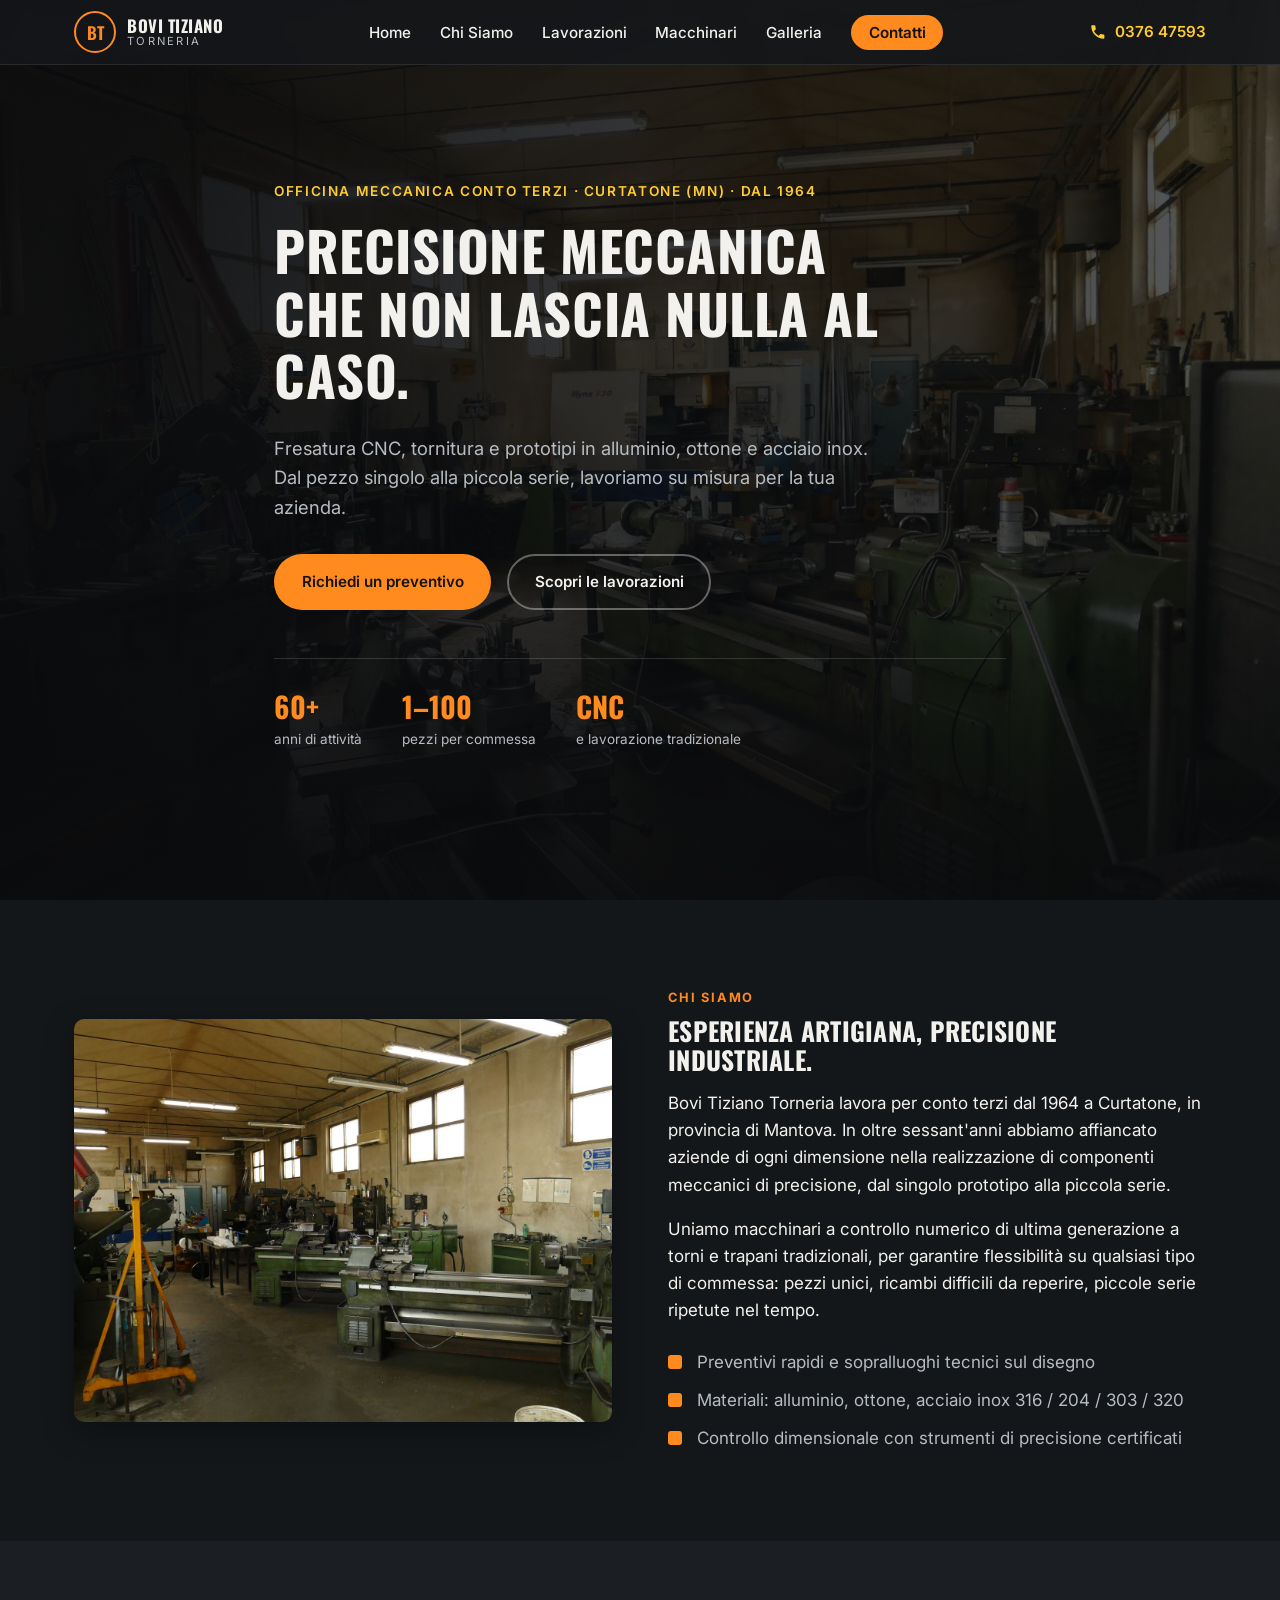
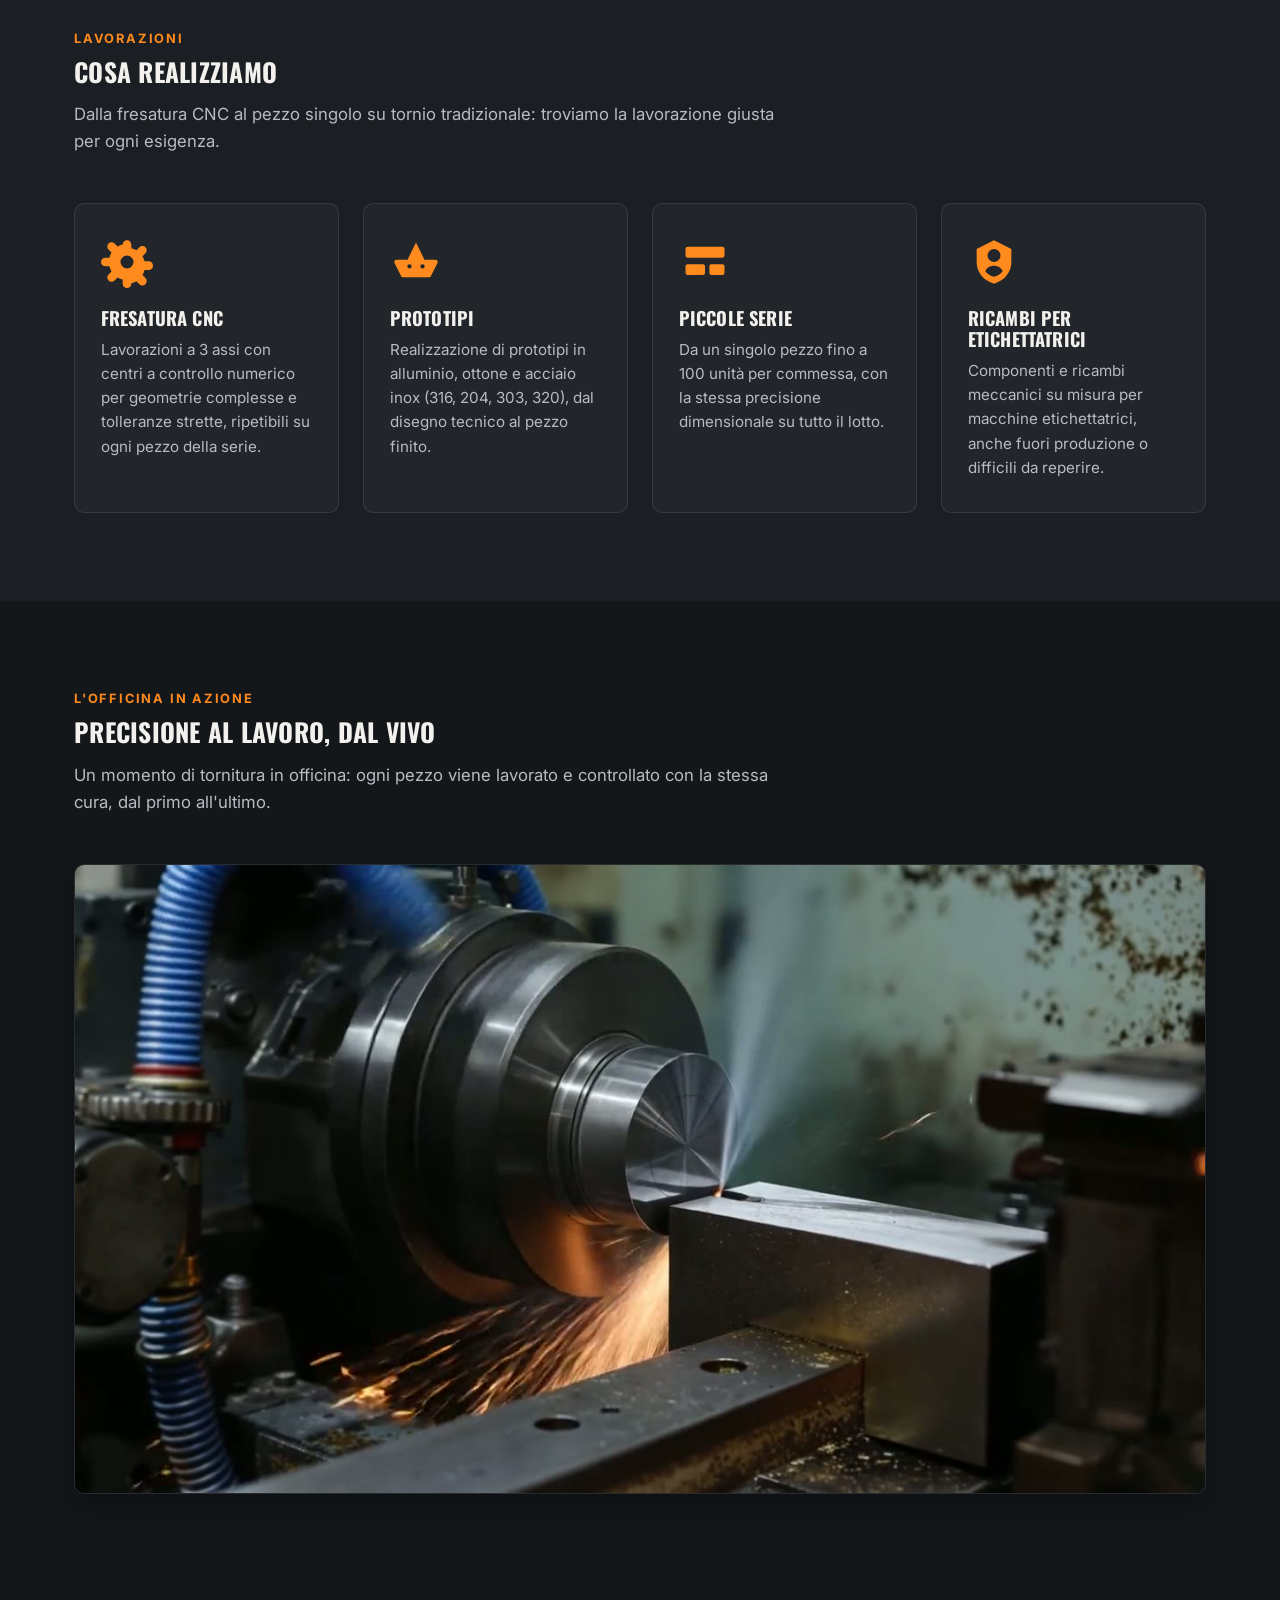
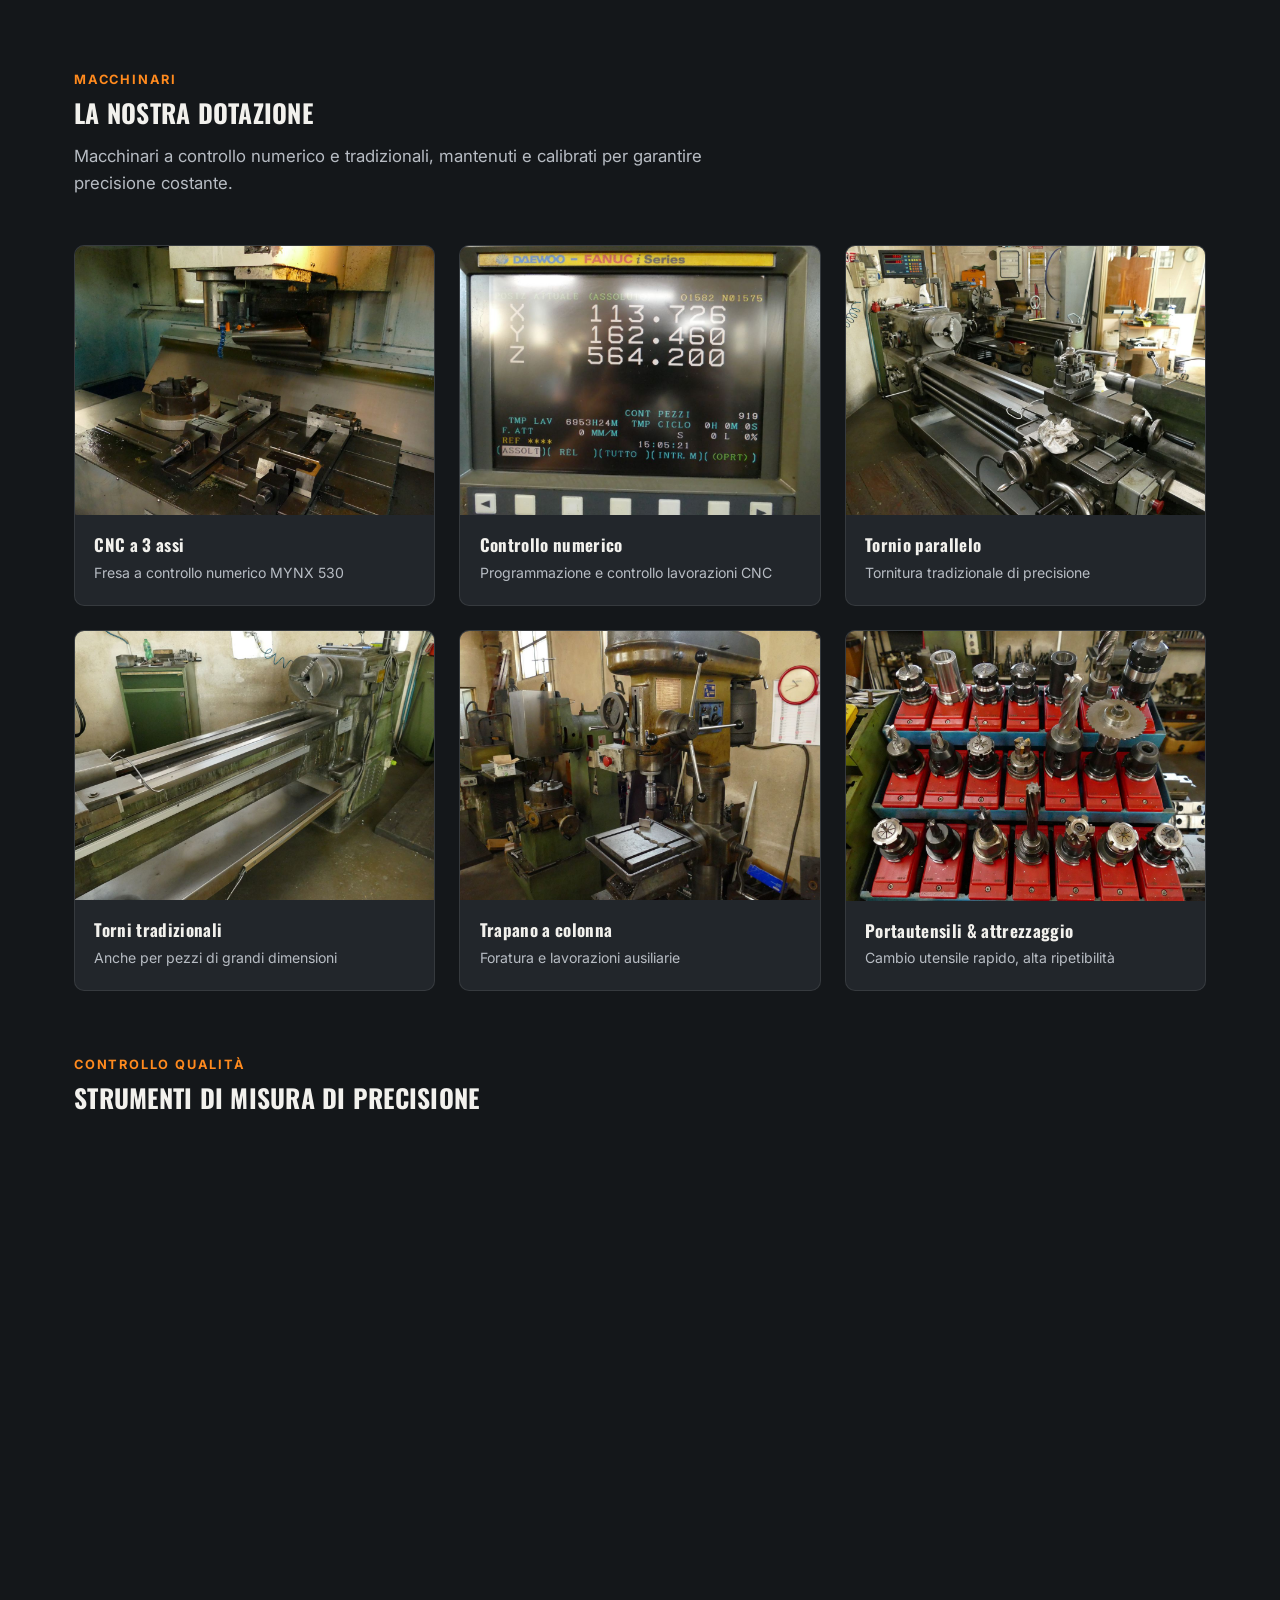
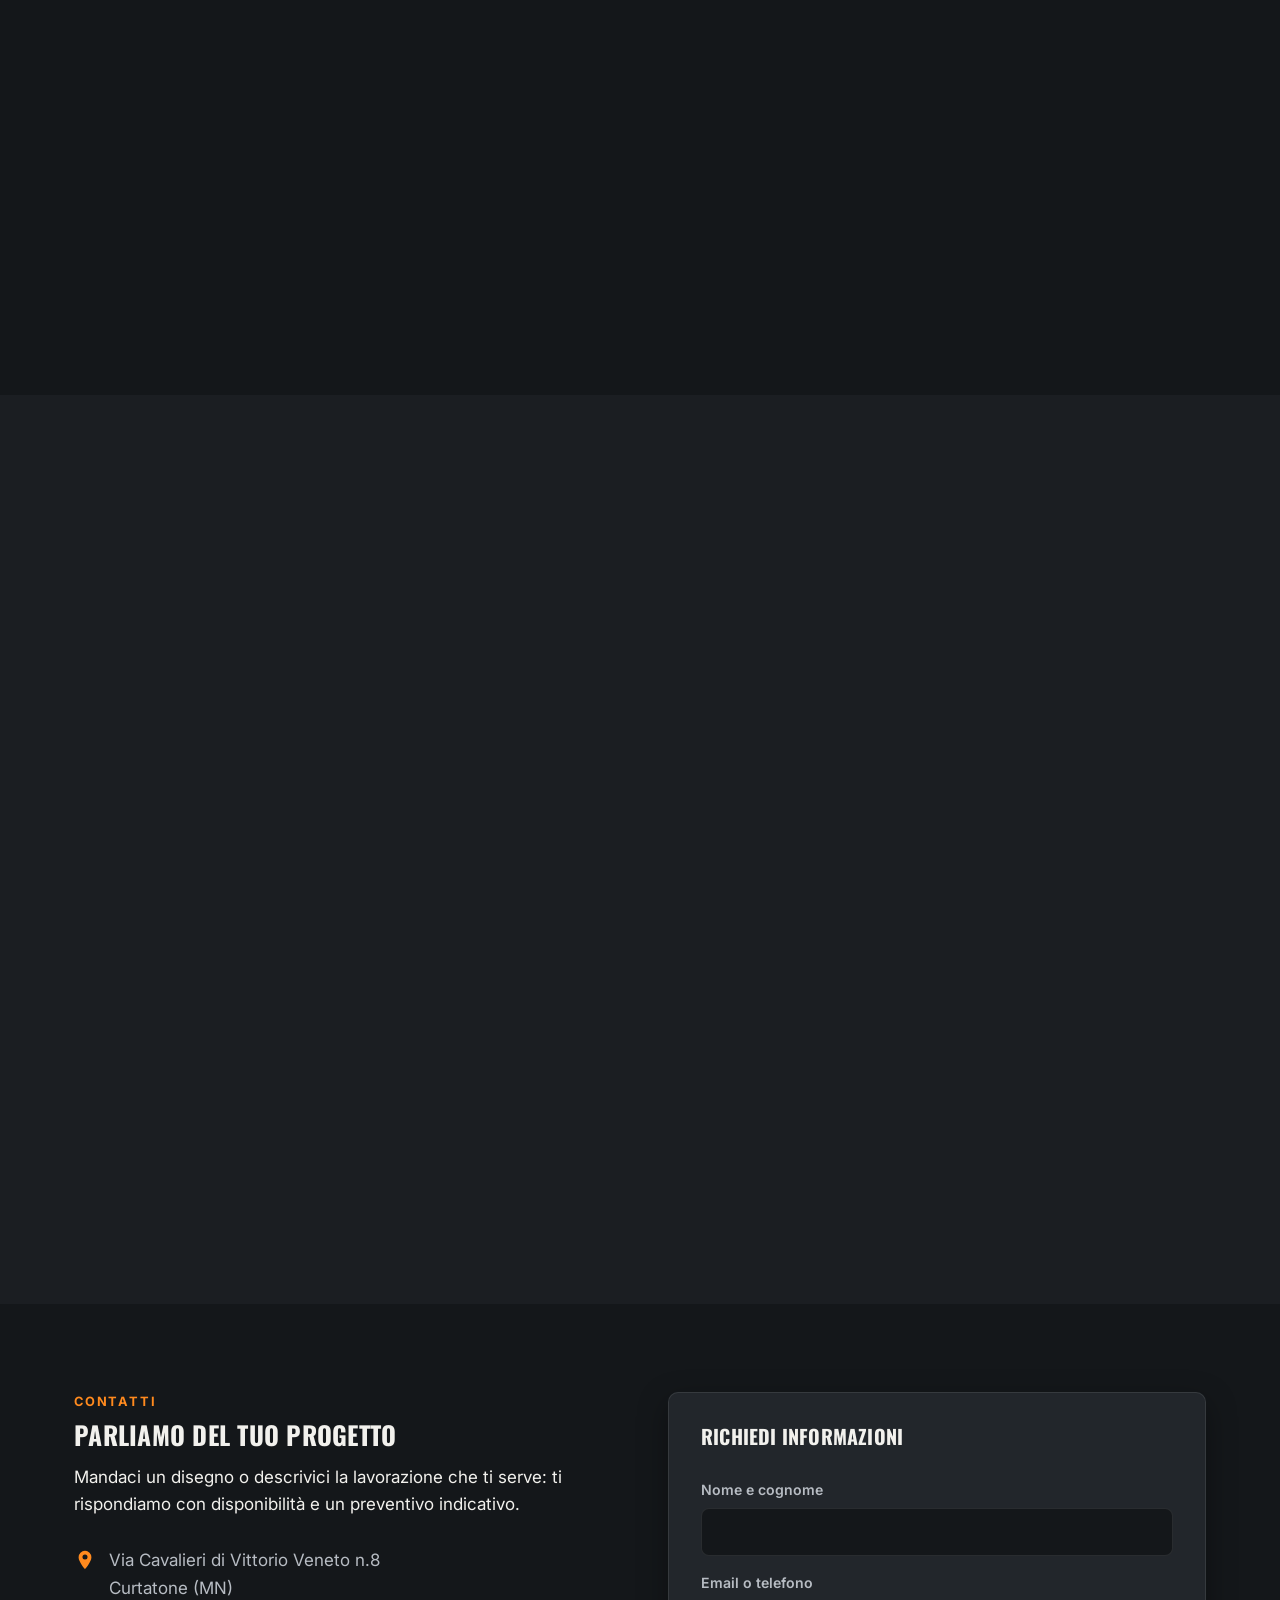
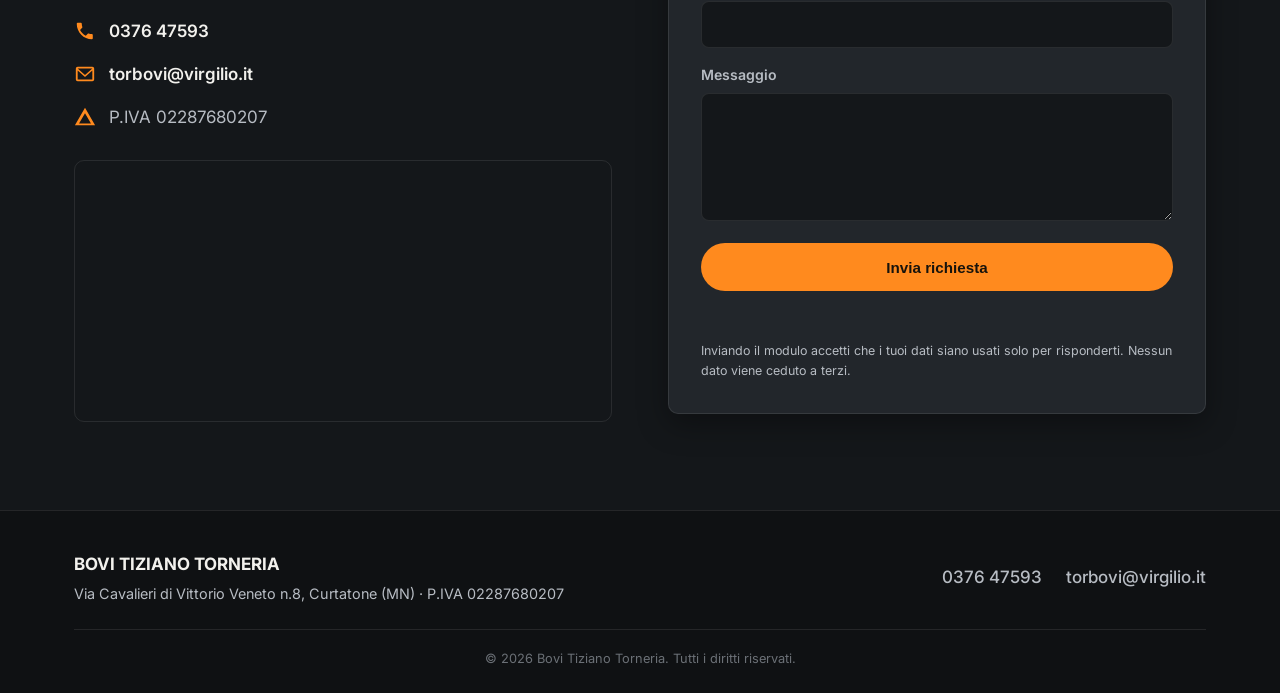
==== index.html @ d13a2679 "Aggiorna foto e aggiunge video officina in azione - CNC a 3 assi: sostituita foto scura con quella m" ====
<!DOCTYPE html>
<html lang="it">
<head>
<meta charset="UTF-8">
<meta name="viewport" content="width=device-width, initial-scale=1.0">
<title>Bovi Tiziano Torneria — Lavorazioni meccaniche di precisione conto terzi | Curtatone (MN)</title>
<meta name="description" content="Officina meccanica conto terzi a Curtatone (MN): fresatura CNC, prototipi in alluminio, ottone e acciaio inox, piccole serie da 1 a 100 pezzi, ricambi per etichettatrici. Dal 1964.">
<link rel="icon" href="data:image/svg+xml,%3Csvg xmlns='http://www.w3.org/2000/svg' viewBox='0 0 100 100'%3E%3Ccircle cx='50' cy='50' r='46' fill='%231a1d21'/%3E%3Ccircle cx='50' cy='50' r='46' fill='none' stroke='%23ff8a00' stroke-width='6'/%3E%3Ccircle cx='50' cy='50' r='16' fill='none' stroke='%23ff8a00' stroke-width='7'/%3E%3C/svg%3E">
<link rel="preconnect" href="https://fonts.googleapis.com">
<link rel="preconnect" href="https://fonts.gstatic.com" crossorigin>
<link href="https://fonts.googleapis.com/css2?family=Oswald:wght@500;600;700&family=Inter:wght@400;500;600;700&display=swap" rel="stylesheet">
<link rel="stylesheet" href="css/style.css">
</head>
<body>

<a class="skip-link" href="#contenuto">Vai al contenuto</a>

<header class="site-header" id="site-header">
  <div class="container header-inner">
    <a href="#home" class="brand">
      <span class="brand-mark" aria-hidden="true">BT</span>
      <span class="brand-text">
        <strong>BOVI TIZIANO</strong>
        <small>TORNERIA</small>
      </span>
    </a>

    <nav class="main-nav" id="main-nav" aria-label="Menu principale">
      <ul>
        <li><a href="#home">Home</a></li>
        <li><a href="#chi-siamo">Chi Siamo</a></li>
        <li><a href="#lavorazioni">Lavorazioni</a></li>
        <li><a href="#macchinari">Macchinari</a></li>
        <li><a href="#galleria">Galleria</a></li>
        <li><a href="#contatti" class="nav-cta">Contatti</a></li>
      </ul>
    </nav>

    <div class="header-actions">
      <a href="tel:+39037647593" class="phone-pill" aria-label="Chiama 0376 47593">
        <svg viewBox="0 0 24 24" width="18" height="18" aria-hidden="true"><path fill="currentColor" d="M6.6 10.8c1.4 2.7 3.6 4.9 6.3 6.3l2.1-2.1c.3-.3.7-.4 1-.2 1.1.4 2.3.6 3.5.6.6 0 1 .4 1 1V20c0 .6-.4 1-1 1C10.6 21 3 13.4 3 4c0-.6.4-1 1-1h3.5c.6 0 1 .4 1 1 0 1.2.2 2.4.6 3.5.1.4 0 .8-.2 1L6.6 10.8z"/></svg>
        <span>0376 47593</span>
      </a>
      <button class="menu-toggle" id="menu-toggle" aria-label="Apri menu" aria-expanded="false" aria-controls="main-nav">
        <span></span><span></span><span></span>
      </button>
    </div>
  </div>
</header>

<main id="contenuto">

  <!-- HOME / HERO -->
  <section id="home" class="hero">
    <div class="hero-bg" style="background-image:url('images/hero-officina.jpg');"></div>
    <div class="hero-overlay"></div>
    <div class="container hero-content reveal">
      <p class="eyebrow">Officina meccanica conto terzi &middot; Curtatone (MN) &middot; dal 1964</p>
      <h1>Precisione meccanica<br>che non lascia nulla al caso.</h1>
      <p class="hero-sub">Fresatura CNC, tornitura e prototipi in alluminio, ottone e acciaio inox.
        Dal pezzo singolo alla piccola serie, lavoriamo su misura per la tua azienda.</p>
      <div class="hero-actions">
        <a href="#contatti" class="btn btn-primary">Richiedi un preventivo</a>
        <a href="#lavorazioni" class="btn btn-ghost">Scopri le lavorazioni</a>
      </div>
      <ul class="hero-stats">
        <li><strong>60+</strong><span>anni di attività</span></li>
        <li><strong>1&ndash;100</strong><span>pezzi per commessa</span></li>
        <li><strong>CNC</strong><span>e lavorazione tradizionale</span></li>
      </ul>
    </div>
  </section>

  <!-- CHI SIAMO -->
  <section id="chi-siamo" class="section">
    <div class="container split">
      <div class="split-media reveal">
        <img src="images/chi-siamo-officina.jpg" alt="Interno dell'officina Bovi Tiziano Torneria con torni e frese" loading="lazy">
      </div>
      <div class="split-text reveal">
        <p class="kicker">Chi siamo</p>
        <h2>Esperienza artigiana, precisione industriale.</h2>
        <p>Bovi Tiziano Torneria lavora per conto terzi dal 1964 a Curtatone, in provincia di
          Mantova. In oltre sessant'anni abbiamo affiancato aziende di ogni dimensione nella
          realizzazione di componenti meccanici di precisione, dal singolo prototipo alla
          piccola serie.</p>
        <p>Uniamo macchinari a controllo numerico di ultima generazione a torni e trapani
          tradizionali, per garantire flessibilità su qualsiasi tipo di commessa: pezzi
          unici, ricambi difficili da reperire, piccole serie ripetute nel tempo.</p>
        <ul class="check-list">
          <li>Preventivi rapidi e sopralluoghi tecnici sul disegno</li>
          <li>Materiali: alluminio, ottone, acciaio inox 316 / 204 / 303 / 320</li>
          <li>Controllo dimensionale con strumenti di precisione certificati</li>
        </ul>
      </div>
    </div>
  </section>

  <!-- LAVORAZIONI -->
  <section id="lavorazioni" class="section section-alt">
    <div class="container">
      <div class="section-head reveal">
        <p class="kicker">Lavorazioni</p>
        <h2>Cosa realizziamo</h2>
        <p class="section-lead">Dalla fresatura CNC al pezzo singolo su tornio tradizionale:
          troviamo la lavorazione giusta per ogni esigenza.</p>
      </div>

      <div class="card-grid reveal">
        <article class="card">
          <div class="card-icon" aria-hidden="true">
            <svg viewBox="0 0 48 48"><path fill="currentColor" d="M24 4a4 4 0 0 1 4 4v3.2a16.9 16.9 0 0 1 4.7 1.9l2.3-2.3a4 4 0 1 1 5.6 5.6l-2.3 2.3a16.9 16.9 0 0 1 1.9 4.7H44a4 4 0 0 1 0 8h-3.8a16.9 16.9 0 0 1-1.9 4.7l2.3 2.3a4 4 0 1 1-5.6 5.6l-2.3-2.3a16.9 16.9 0 0 1-4.7 1.9V44a4 4 0 0 1-8 0v-3.8a16.9 16.9 0 0 1-4.7-1.9l-2.3 2.3a4 4 0 1 1-5.6-5.6l2.3-2.3a16.9 16.9 0 0 1-1.9-4.7H4a4 4 0 0 1 0-8h3.8a16.9 16.9 0 0 1 1.9-4.7l-2.3-2.3a4 4 0 1 1 5.6-5.6l2.3 2.3a16.9 16.9 0 0 1 4.7-1.9V8a4 4 0 0 1 4-4zm0 14a6 6 0 1 0 0 12 6 6 0 0 0 0-12z"/></svg>
          </div>
          <h3>Fresatura CNC</h3>
          <p>Lavorazioni a 3 assi con centri a controllo numerico per geometrie complesse
            e tolleranze strette, ripetibili su ogni pezzo della serie.</p>
        </article>

        <article class="card">
          <div class="card-icon" aria-hidden="true">
            <svg viewBox="0 0 48 48"><path fill="currentColor" d="M6 22h10.2L24 6l7.8 16H42a2 2 0 0 1 1.8 2.9l-6 12A2 2 0 0 1 36 38H12a2 2 0 0 1-1.8-1.1l-6-12A2 2 0 0 1 6 22zm12 4a2 2 0 1 0 0 4 2 2 0 0 0 0-4zm12 0a2 2 0 1 0 0 4 2 2 0 0 0 0-4z"/></svg>
          </div>
          <h3>Prototipi</h3>
          <p>Realizzazione di prototipi in alluminio, ottone e acciaio inox
            (316, 204, 303, 320), dal disegno tecnico al pezzo finito.</p>
        </article>

        <article class="card">
          <div class="card-icon" aria-hidden="true">
            <svg viewBox="0 0 48 48"><path fill="currentColor" d="M8 10h32a2 2 0 0 1 2 2v6a2 2 0 0 1-2 2H8a2 2 0 0 1-2-2v-6a2 2 0 0 1 2-2zm0 16h14a2 2 0 0 1 2 2v6a2 2 0 0 1-2 2H8a2 2 0 0 1-2-2v-6a2 2 0 0 1 2-2zm22 0h10a2 2 0 0 1 2 2v6a2 2 0 0 1-2 2H30a2 2 0 0 1-2-2v-6a2 2 0 0 1 2-2z"/></svg>
          </div>
          <h3>Piccole serie</h3>
          <p>Da un singolo pezzo fino a 100 unità per commessa, con la stessa
            precisione dimensionale su tutto il lotto.</p>
        </article>

        <article class="card">
          <div class="card-icon" aria-hidden="true">
            <svg viewBox="0 0 48 48"><path fill="currentColor" d="M24 4l16 8v12c0 10-6.8 17.4-16 20-9.2-2.6-16-10-16-20V12l16-8zm0 8a6 6 0 1 0 0 12 6 6 0 0 0 0-12zm-8 20.5c1.9 2.6 4.7 4.4 8 5 3.3-.6 6.1-2.4 8-5-1-3-4.3-5-8-5s-7 2-8 5z"/></svg>
          </div>
          <h3>Ricambi per etichettatrici</h3>
          <p>Componenti e ricambi meccanici su misura per macchine etichettatrici,
            anche fuori produzione o difficili da reperire.</p>
        </article>
      </div>
    </div>
  </section>

  <!-- VIDEO OFFICINA -->
  <section id="officina-in-azione" class="section video-section">
    <div class="container">
      <div class="section-head reveal">
        <p class="kicker">L'officina in azione</p>
        <h2>Precisione al lavoro, dal vivo</h2>
        <p class="section-lead">Un momento di tornitura in officina: ogni pezzo viene
          lavorato e controllato con la stessa cura, dal primo all'ultimo.</p>
      </div>
      <div class="video-wrap reveal">
        <video
          src="videos/officina-lavorazione.mp4"
          poster="images/video-poster.jpg"
          autoplay muted loop playsinline preload="metadata">
        </video>
      </div>
    </div>
  </section>

  <!-- MACCHINARI -->
  <section id="macchinari" class="section">
    <div class="container">
      <div class="section-head reveal">
        <p class="kicker">Macchinari</p>
        <h2>La nostra dotazione</h2>
        <p class="section-lead">Macchinari a controllo numerico e tradizionali, mantenuti
          e calibrati per garantire precisione costante.</p>
      </div>

      <div class="machine-grid reveal">
        <figure class="machine-card">
          <img src="images/macchinario-cnc-1.jpg" alt="Centro di fresatura CNC a 3 assi" loading="lazy">
          <figcaption><strong>CNC a 3 assi</strong><span>Fresa a controllo numerico MYNX 530</span></figcaption>
        </figure>
        <figure class="machine-card">
          <img src="images/macchinario-cnc-controllo.jpg" alt="Pannello di controllo numerico Fanuc" loading="lazy">
          <figcaption><strong>Controllo numerico</strong><span>Programmazione e controllo lavorazioni CNC</span></figcaption>
        </figure>
        <figure class="machine-card">
          <img src="images/macchinario-tornio-parallelo-1.jpg" alt="Tornio parallelo tradizionale" loading="lazy">
          <figcaption><strong>Tornio parallelo</strong><span>Tornitura tradizionale di precisione</span></figcaption>
        </figure>
        <figure class="machine-card">
          <img src="images/macchinario-tornio-parallelo-2.jpg" alt="Tornio parallelo, banco lungo" loading="lazy">
          <figcaption><strong>Torni tradizionali</strong><span>Anche per pezzi di grandi dimensioni</span></figcaption>
        </figure>
        <figure class="machine-card">
          <img src="images/macchinario-trapano-colonna.jpg" alt="Trapano a colonna" loading="lazy">
          <figcaption><strong>Trapano a colonna</strong><span>Foratura e lavorazioni ausiliarie</span></figcaption>
        </figure>
        <figure class="machine-card">
          <img src="images/macchinario-utensili-1.jpg" alt="Attrezzatura e portautensili per CNC" loading="lazy">
          <figcaption><strong>Portautensili &amp; attrezzaggio</strong><span>Cambio utensile rapido, alta ripetibilità</span></figcaption>
        </figure>
      </div>

      <div class="section-head reveal" style="margin-top:4rem;">
        <p class="kicker">Controllo qualità</p>
        <h2>Strumenti di misura di precisione</h2>
      </div>
      <div class="machine-grid tools-grid reveal">
        <figure class="machine-card">
          <img src="images/strumento-micrometro-1.jpg" alt="Micrometro di precisione Mitutoyo" loading="lazy">
          <figcaption><strong>Micrometri</strong><span>Controllo dimensionale al centesimo di millimetro</span></figcaption>
        </figure>
        <figure class="machine-card">
          <img src="images/strumento-calibri.jpg" alt="Calibri ventesimali e digitali" loading="lazy">
          <figcaption><strong>Calibri</strong><span>Verifica rapida delle quote su ogni pezzo</span></figcaption>
        </figure>
        <figure class="machine-card">
          <img src="images/strumento-blocchetti.jpg" alt="Set di blocchetti pianparalleli per calibrazione" loading="lazy">
          <figcaption><strong>Blocchetti pianparalleli</strong><span>Riferimenti di calibrazione certificati</span></figcaption>
        </figure>
        <figure class="machine-card">
          <img src="images/strumento-calibro.jpg" alt="Calibro a quadrante ventesimale" loading="lazy">
          <figcaption><strong>Calibro a quadrante</strong><span>Misure rapide in officina, shock-proof</span></figcaption>
        </figure>
        <figure class="machine-card">
          <img src="images/strumento-micrometro-2.jpg" alt="Micrometro Borletti Milano con calibro tampone" loading="lazy">
          <figcaption><strong>Micrometro &amp; calibro tampone</strong><span>Verifica diametri e tolleranze H7</span></figcaption>
        </figure>
        <figure class="machine-card">
          <img src="images/strumento-comparatore.jpg" alt="Comparatore di precisione svizzero" loading="lazy">
          <figcaption><strong>Comparatore di precisione</strong><span>Risoluzione fino al millesimo di millimetro</span></figcaption>
        </figure>
      </div>
    </div>
  </section>

  <!-- GALLERIA -->
  <section id="galleria" class="section section-alt">
    <div class="container">
      <div class="section-head reveal">
        <p class="kicker">Galleria</p>
        <h2>Alcuni pezzi realizzati</h2>
        <p class="section-lead">Una selezione di componenti prodotti su disegno del
          cliente: acciaio, ottone e alluminio lavorati con tolleranze strette.</p>
      </div>

      <div class="gallery-grid reveal">
        <button class="gallery-item" data-full="images/pezzo-01.jpg"><img src="images/pezzo-01.jpg" alt="Componente meccanico tornito, dettaglio 1" loading="lazy"></button>
        <button class="gallery-item" data-full="images/pezzo-02.jpg"><img src="images/pezzo-02.jpg" alt="Componente meccanico fresato, dettaglio 2" loading="lazy"></button>
        <button class="gallery-item" data-full="images/pezzo-03.jpg"><img src="images/pezzo-03.jpg" alt="Componente meccanico, dettaglio 3" loading="lazy"></button>
        <button class="gallery-item" data-full="images/pezzo-04.jpg"><img src="images/pezzo-04.jpg" alt="Raccordo in ottone lavorato, dettaglio 4" loading="lazy"></button>
        <button class="gallery-item" data-full="images/pezzo-05.jpg"><img src="images/pezzo-05.jpg" alt="Componente meccanico, dettaglio 5" loading="lazy"></button>
        <button class="gallery-item" data-full="images/pezzo-06.jpg"><img src="images/pezzo-06.jpg" alt="Componente meccanico tornito, dettaglio 6" loading="lazy"></button>
        <button class="gallery-item" data-full="images/pezzo-07.jpg"><img src="images/pezzo-07.jpg" alt="Componente meccanico fresato, dettaglio 7" loading="lazy"></button>
        <button class="gallery-item" data-full="images/pezzo-08.jpg"><img src="images/pezzo-08.jpg" alt="Componente meccanico, dettaglio 8" loading="lazy"></button>
      </div>
    </div>
  </section>

  <!-- CONTATTI -->
  <section id="contatti" class="section">
    <div class="container split split-contact">
      <div class="split-text reveal">
        <p class="kicker">Contatti</p>
        <h2>Parliamo del tuo progetto</h2>
        <p>Mandaci un disegno o descrivici la lavorazione che ti serve: ti rispondiamo con
          disponibilità e un preventivo indicativo.</p>

        <ul class="contact-list">
          <li>
            <svg viewBox="0 0 24 24" width="22" height="22" aria-hidden="true"><path fill="currentColor" d="M12 2a7 7 0 0 0-7 7c0 5.2 7 13 7 13s7-7.8 7-13a7 7 0 0 0-7-7zm0 9.5A2.5 2.5 0 1 1 12 6a2.5 2.5 0 0 1 0 5.5z"/></svg>
            <span>Via Cavalieri di Vittorio Veneto n.8<br>Curtatone (MN)</span>
          </li>
          <li>
            <svg viewBox="0 0 24 24" width="22" height="22" aria-hidden="true"><path fill="currentColor" d="M6.6 10.8c1.4 2.7 3.6 4.9 6.3 6.3l2.1-2.1c.3-.3.7-.4 1-.2 1.1.4 2.3.6 3.5.6.6 0 1 .4 1 1V20c0 .6-.4 1-1 1C10.6 21 3 13.4 3 4c0-.6.4-1 1-1h3.5c.6 0 1 .4 1 1 0 1.2.2 2.4.6 3.5.1.4 0 .8-.2 1L6.6 10.8z"/></svg>
            <a href="tel:+39037647593">0376 47593</a>
          </li>
          <li>
            <svg viewBox="0 0 24 24" width="22" height="22" aria-hidden="true"><path fill="currentColor" d="M4 4h16a2 2 0 0 1 2 2v12a2 2 0 0 1-2 2H4a2 2 0 0 1-2-2V6a2 2 0 0 1 2-2zm0 2v.01L12 13l8-6.99V6H4zm0 12h16V8.24l-8 6.99-8-6.99V18z"/></svg>
            <a href="mailto:torbovi@virgilio.it">torbovi@virgilio.it</a>
          </li>
          <li>
            <svg viewBox="0 0 24 24" width="22" height="22" aria-hidden="true"><path fill="currentColor" d="M12 2 1 21h22L12 2zm0 6 6.5 11h-13L12 8z"/></svg>
            <span>P.IVA 02287680207</span>
          </li>
        </ul>

        <div class="map-embed">
          <iframe
            title="Mappa: Bovi Tiziano Torneria, Curtatone (MN)"
            src="https://www.google.com/maps?q=Via+Cavalieri+di+Vittorio+Veneto+8,+Curtatone+MN&output=embed"
            loading="lazy"
            referrerpolicy="no-referrer-when-downgrade">
          </iframe>
        </div>
      </div>

      <div class="split-media reveal">
        <form id="contact-form" class="contact-form" novalidate>
          <!-- Configurazione invio email: vedi README.md, sezione 2 -->
          <input type="hidden" name="access_key" value="WEB3FORMS_ACCESS_KEY_QUI">
          <input type="hidden" name="subject" value="Nuova richiesta dal sito Bovi Tiziano Torneria">
          <input type="checkbox" name="botcheck" class="hp-field" tabindex="-1" autocomplete="off">

          <h3>Richiedi informazioni</h3>

          <label for="form-nome">Nome e cognome</label>
          <input type="text" id="form-nome" name="nome" required autocomplete="name">

          <label for="form-contatto">Email o telefono</label>
          <input type="text" id="form-contatto" name="contatto" required autocomplete="email">

          <label for="form-messaggio">Messaggio</label>
          <textarea id="form-messaggio" name="messaggio" rows="5" required></textarea>

          <button type="submit" class="btn btn-primary btn-block">Invia richiesta</button>

          <p class="form-status" id="form-status" role="status" aria-live="polite"></p>
          <p class="form-privacy">Inviando il modulo accetti che i tuoi dati siano usati
            solo per risponderti. Nessun dato viene ceduto a terzi.</p>
        </form>
      </div>
    </div>
  </section>

</main>

<footer class="site-footer">
  <div class="container footer-inner">
    <div>
      <strong>BOVI TIZIANO TORNERIA</strong>
      <p>Via Cavalieri di Vittorio Veneto n.8, Curtatone (MN) &middot; P.IVA 02287680207</p>
    </div>
    <div class="footer-links">
      <a href="tel:+39037647593">0376 47593</a>
      <a href="mailto:torbovi@virgilio.it">torbovi@virgilio.it</a>
    </div>
  </div>
  <div class="container">
    <p class="footer-copy">&copy; <span id="year"></span> Bovi Tiziano Torneria. Tutti i diritti riservati.</p>
  </div>
</footer>

<button id="back-to-top" class="back-to-top" aria-label="Torna in cima">&uarr;</button>

<div id="lightbox" class="lightbox" hidden>
  <button class="lightbox-close" aria-label="Chiudi">&times;</button>
  <img id="lightbox-img" src="" alt="">
</div>

<script src="js/main.js"></script>
</body>
</html>
---- css/style.css ----
/* ==========================================================================
   Bovi Tiziano Torneria — stile
   ========================================================================== */

:root {
  --color-bg: #14171a;
  --color-bg-alt: #1b1e22;
  --color-surface: #22262b;
  --color-surface-2: #2a2f35;
  --color-border: rgba(255, 255, 255, 0.09);
  --color-text: #f2f1ed;
  --color-text-muted: #b7bcc3;
  --color-accent: #ff8a1e;
  --color-accent-dark: #d96f0f;
  --color-accent-2: #ffcc33;
  --font-head: "Oswald", "Arial Narrow", sans-serif;
  --font-body: "Inter", system-ui, -apple-system, "Segoe UI", sans-serif;
  --container: 1180px;
  --radius: 10px;
  --shadow: 0 10px 30px rgba(0, 0, 0, 0.35);
}

* { box-sizing: border-box; }

html { scroll-behavior: smooth; }

body {
  margin: 0;
  background: var(--color-bg);
  color: var(--color-text);
  font-family: var(--font-body);
  font-size: 17px;
  line-height: 1.6;
  -webkit-font-smoothing: antialiased;
}

h1, h2, h3 {
  font-family: var(--font-head);
  text-transform: uppercase;
  letter-spacing: 0.01em;
  line-height: 1.15;
  margin: 0 0 0.6em;
}

p { margin: 0 0 1em; }

a { color: inherit; }

img { max-width: 100%; display: block; }

.container {
  width: 100%;
  max-width: var(--container);
  margin: 0 auto;
  padding: 0 1.5rem;
}

.skip-link {
  position: absolute;
  left: -999px;
  top: 0;
  background: var(--color-accent);
  color: #14171a;
  padding: 0.75rem 1.25rem;
  z-index: 999;
  font-weight: 600;
}
.skip-link:focus { left: 1rem; top: 1rem; }

/* ---------- Buttons ---------- */
.btn {
  display: inline-block;
  padding: 0.85rem 1.6rem;
  border-radius: 999px;
  font-weight: 600;
  text-decoration: none;
  border: 2px solid transparent;
  transition: transform 0.15s ease, background 0.2s ease, border-color 0.2s ease;
  cursor: pointer;
  font-size: 0.95rem;
}
.btn:hover { transform: translateY(-2px); }
.btn-primary {
  background: var(--color-accent);
  color: #17130c;
}
.btn-primary:hover { background: var(--color-accent-2); }
.btn-ghost {
  background: transparent;
  border-color: rgba(255, 255, 255, 0.35);
  color: var(--color-text);
}
.btn-ghost:hover { border-color: var(--color-accent); color: var(--color-accent-2); }
.btn-block { width: 100%; text-align: center; }

/* ---------- Header ---------- */
.site-header {
  position: fixed;
  top: 0;
  left: 0;
  right: 0;
  z-index: 100;
  background: rgba(20, 23, 26, 0.85);
  backdrop-filter: blur(8px);
  border-bottom: 1px solid var(--color-border);
}
.header-inner {
  display: flex;
  align-items: center;
  justify-content: space-between;
  gap: 1rem;
  padding: 0.7rem 1.5rem;
}
.brand {
  display: flex;
  align-items: center;
  gap: 0.7rem;
  text-decoration: none;
  color: var(--color-text);
}
.brand-mark {
  display: grid;
  place-items: center;
  width: 42px;
  height: 42px;
  border-radius: 50%;
  border: 2px solid var(--color-accent);
  font-family: var(--font-head);
  font-weight: 600;
  color: var(--color-accent);
  flex-shrink: 0;
}
.brand-text { display: flex; flex-direction: column; line-height: 1.1; }
.brand-text strong {
  font-family: var(--font-head);
  font-size: 1.05rem;
  letter-spacing: 0.03em;
}
.brand-text small {
  font-size: 0.7rem;
  letter-spacing: 0.2em;
  color: var(--color-text-muted);
}

.main-nav ul {
  display: flex;
  gap: 1.8rem;
  list-style: none;
  margin: 0;
  padding: 0;
}
.main-nav a {
  text-decoration: none;
  font-weight: 500;
  font-size: 0.95rem;
  color: var(--color-text);
  position: relative;
  padding: 0.3rem 0;
}
.main-nav a::after {
  content: "";
  position: absolute;
  left: 0; right: 0; bottom: -4px;
  height: 2px;
  background: var(--color-accent);
  transform: scaleX(0);
  transform-origin: left;
  transition: transform 0.2s ease;
}
.main-nav a:hover::after { transform: scaleX(1); }
.main-nav a.nav-cta {
  background: var(--color-accent);
  color: #17130c;
  padding: 0.5rem 1.1rem;
  border-radius: 999px;
  font-weight: 600;
}
.main-nav a.nav-cta::after { display: none; }

.header-actions { display: flex; align-items: center; gap: 1rem; }
.phone-pill {
  display: flex;
  align-items: center;
  gap: 0.5rem;
  text-decoration: none;
  color: var(--color-accent-2);
  font-weight: 600;
  white-space: nowrap;
  font-size: 0.95rem;
}

.menu-toggle {
  display: none;
  flex-direction: column;
  justify-content: center;
  gap: 5px;
  width: 40px;
  height: 40px;
  background: transparent;
  border: 1px solid var(--color-border);
  border-radius: 8px;
  cursor: pointer;
}
.menu-toggle span {
  display: block;
  height: 2px;
  margin: 0 7px;
  background: var(--color-text);
  transition: transform 0.2s ease, opacity 0.2s ease;
}
.menu-toggle[aria-expanded="true"] span:nth-child(1) { transform: translateY(7px) rotate(45deg); }
.menu-toggle[aria-expanded="true"] span:nth-child(2) { opacity: 0; }
.menu-toggle[aria-expanded="true"] span:nth-child(3) { transform: translateY(-7px) rotate(-45deg); }

/* ---------- Hero ---------- */
.hero {
  position: relative;
  min-height: 100vh;
  display: flex;
  align-items: center;
  overflow: hidden;
}
.hero-bg {
  position: absolute;
  inset: 0;
  background-size: cover;
  background-position: center;
  transform: scale(1.05);
}
.hero-overlay {
  position: absolute;
  inset: 0;
  background:
    linear-gradient(100deg, rgba(10,11,13,0.94) 10%, rgba(10,11,13,0.75) 45%, rgba(10,11,13,0.45) 100%),
    linear-gradient(0deg, rgba(10,11,13,0.9), rgba(10,11,13,0.35) 40%);
}
.hero-content {
  position: relative;
  z-index: 2;
  padding-top: 6rem;
  padding-bottom: 4rem;
  max-width: 780px;
}
.eyebrow {
  color: var(--color-accent-2);
  text-transform: uppercase;
  letter-spacing: 0.12em;
  font-size: 0.85rem;
  font-weight: 600;
  margin-bottom: 1rem;
}
.hero h1 {
  font-size: clamp(2.2rem, 5vw, 3.4rem);
  margin-bottom: 0.5em;
}
.hero-sub {
  font-size: 1.15rem;
  color: var(--color-text-muted);
  max-width: 620px;
}
.hero-actions {
  display: flex;
  flex-wrap: wrap;
  gap: 1rem;
  margin: 2rem 0 3rem;
}
.hero-stats {
  display: flex;
  gap: 2.5rem;
  list-style: none;
  padding: 1.5rem 0 0;
  margin: 0;
  border-top: 1px solid rgba(255, 255, 255, 0.15);
  flex-wrap: wrap;
}
.hero-stats li { display: flex; flex-direction: column; }
.hero-stats strong {
  font-family: var(--font-head);
  font-size: 1.8rem;
  color: var(--color-accent);
}
.hero-stats span { color: var(--color-text-muted); font-size: 0.85rem; }

/* ---------- Sections ---------- */
.section { padding: 5.5rem 0; }
.section-alt { background: var(--color-bg-alt); }
.kicker {
  color: var(--color-accent);
  text-transform: uppercase;
  letter-spacing: 0.14em;
  font-weight: 700;
  font-size: 0.8rem;
  margin-bottom: 0.6em;
}
.section-head { max-width: 700px; margin-bottom: 3rem; }
.section-lead { color: var(--color-text-muted); font-size: 1.05rem; }

.split {
  display: grid;
  grid-template-columns: 1fr 1fr;
  gap: 3.5rem;
  align-items: center;
}
.split-media img {
  border-radius: var(--radius);
  box-shadow: var(--shadow);
  width: 100%;
  aspect-ratio: 4 / 3;
  object-fit: cover;
}
.check-list {
  list-style: none;
  padding: 0;
  margin: 1.5rem 0 0;
  display: flex;
  flex-direction: column;
  gap: 0.7rem;
}
.check-list li {
  padding-left: 1.8rem;
  position: relative;
  color: var(--color-text-muted);
}
.check-list li::before {
  content: "";
  position: absolute;
  left: 0;
  top: 0.35em;
  width: 14px;
  height: 14px;
  border-radius: 3px;
  background: var(--color-accent);
}

/* ---------- Cards (Lavorazioni) ---------- */
.card-grid {
  display: grid;
  grid-template-columns: repeat(4, 1fr);
  gap: 1.5rem;
}
.card {
  background: var(--color-surface);
  border: 1px solid var(--color-border);
  border-radius: var(--radius);
  padding: 2rem 1.6rem;
  transition: transform 0.2s ease, border-color 0.2s ease;
}
.card:hover { transform: translateY(-6px); border-color: var(--color-accent); }
.card-icon {
  width: 52px;
  height: 52px;
  color: var(--color-accent);
  margin-bottom: 1.2rem;
}
.card h3 { font-size: 1.15rem; margin-bottom: 0.5em; }
.card p { color: var(--color-text-muted); font-size: 0.95rem; margin: 0; }

/* ---------- Video officina ---------- */
.video-wrap {
  border-radius: var(--radius);
  overflow: hidden;
  box-shadow: var(--shadow);
  border: 1px solid var(--color-border);
  line-height: 0;
}
.video-wrap video {
  width: 100%;
  max-height: 640px;
  object-fit: cover;
  background: #000;
}

/* ---------- Machine grid ---------- */
.machine-grid {
  display: grid;
  grid-template-columns: repeat(3, 1fr);
  gap: 1.5rem;
}
.machine-card {
  margin: 0;
  background: var(--color-surface);
  border: 1px solid var(--color-border);
  border-radius: var(--radius);
  overflow: hidden;
}
.machine-card img {
  width: 100%;
  aspect-ratio: 4 / 3;
  object-fit: cover;
}
.machine-card figcaption {
  padding: 1rem 1.2rem 1.3rem;
  display: flex;
  flex-direction: column;
  gap: 0.2rem;
}
.machine-card figcaption strong { font-family: var(--font-head); letter-spacing: 0.02em; }
.machine-card figcaption span { color: var(--color-text-muted); font-size: 0.88rem; }

/* ---------- Gallery ---------- */
.gallery-grid {
  display: grid;
  grid-template-columns: repeat(4, 1fr);
  gap: 1rem;
}
.gallery-item {
  padding: 0;
  border: 1px solid var(--color-border);
  border-radius: var(--radius);
  overflow: hidden;
  background: var(--color-surface);
  cursor: zoom-in;
}
.gallery-item img {
  width: 100%;
  aspect-ratio: 1 / 1;
  object-fit: cover;
  transition: transform 0.3s ease;
}
.gallery-item:hover img { transform: scale(1.08); }

/* ---------- Contact ---------- */
.split-contact { align-items: start; }
.contact-list {
  list-style: none;
  padding: 0;
  margin: 1.8rem 0;
  display: flex;
  flex-direction: column;
  gap: 1rem;
}
.contact-list li {
  display: flex;
  align-items: flex-start;
  gap: 0.8rem;
  color: var(--color-text-muted);
}
.contact-list svg { color: var(--color-accent); flex-shrink: 0; margin-top: 2px; }
.contact-list a { text-decoration: none; color: var(--color-text); font-weight: 600; }
.contact-list a:hover { color: var(--color-accent-2); }

.map-embed {
  border-radius: var(--radius);
  overflow: hidden;
  border: 1px solid var(--color-border);
}
.map-embed iframe { width: 100%; height: 260px; border: 0; display: block; }

.contact-form {
  background: var(--color-surface);
  border: 1px solid var(--color-border);
  border-radius: var(--radius);
  padding: 2rem;
  display: flex;
  flex-direction: column;
  box-shadow: var(--shadow);
}
.contact-form h3 { margin-bottom: 1rem; }
.contact-form label {
  font-size: 0.88rem;
  font-weight: 600;
  margin: 1rem 0 0.4rem;
  color: var(--color-text-muted);
}
.contact-form input[type="text"],
.contact-form textarea {
  background: var(--color-bg);
  border: 1px solid var(--color-border);
  border-radius: 8px;
  padding: 0.8rem 1rem;
  color: var(--color-text);
  font-family: inherit;
  font-size: 1rem;
  resize: vertical;
}
.contact-form input[type="text"]:focus,
.contact-form textarea:focus {
  outline: none;
  border-color: var(--color-accent);
}
.contact-form button { margin-top: 1.4rem; }
.hp-field { position: absolute; left: -9999px; opacity: 0; }
.form-status { min-height: 1.3em; margin: 0.9rem 0 0; font-weight: 600; }
.form-status.ok { color: #6fd18a; }
.form-status.err { color: #ff7a7a; }
.form-privacy {
  font-size: 0.78rem;
  color: var(--color-text-muted);
  margin: 0.8rem 0 0;
}

/* ---------- Footer ---------- */
.site-footer {
  background: #0f1113;
  padding: 2.5rem 0 1.5rem;
  border-top: 1px solid var(--color-border);
}
.footer-inner {
  display: flex;
  justify-content: space-between;
  align-items: center;
  flex-wrap: wrap;
  gap: 1rem;
  margin-bottom: 1.5rem;
}
.footer-inner p { margin: 0.2rem 0 0; color: var(--color-text-muted); font-size: 0.9rem; }
.footer-links { display: flex; gap: 1.5rem; }
.footer-links a { text-decoration: none; color: var(--color-text-muted); font-weight: 500; }
.footer-links a:hover { color: var(--color-accent-2); }
.footer-copy {
  text-align: center;
  color: #6b7076;
  font-size: 0.8rem;
  border-top: 1px solid var(--color-border);
  padding-top: 1.2rem;
  margin: 0;
}

/* ---------- Back to top ---------- */
.back-to-top {
  position: fixed;
  right: 1.5rem;
  bottom: 1.5rem;
  width: 46px;
  height: 46px;
  border-radius: 50%;
  background: var(--color-accent);
  color: #17130c;
  border: none;
  font-size: 1.2rem;
  cursor: pointer;
  box-shadow: var(--shadow);
  opacity: 0;
  visibility: hidden;
  transform: translateY(10px);
  transition: all 0.25s ease;
  z-index: 90;
}
.back-to-top.visible { opacity: 1; visibility: visible; transform: translateY(0); }

/* ---------- Lightbox ---------- */
.lightbox {
  position: fixed;
  inset: 0;
  background: rgba(10, 11, 13, 0.92);
  z-index: 200;
  display: flex;
  align-items: center;
  justify-content: center;
  padding: 2rem;
}
.lightbox[hidden] { display: none; }
.lightbox img { max-width: 100%; max-height: 90vh; border-radius: 8px; }
.lightbox-close {
  position: absolute;
  top: 1.2rem;
  right: 1.5rem;
  background: transparent;
  border: none;
  color: #fff;
  font-size: 2.4rem;
  line-height: 1;
  cursor: pointer;
}

/* ---------- Scroll reveal ---------- */
.reveal {
  opacity: 0;
  transform: translateY(24px);
  transition: opacity 0.6s ease, transform 0.6s ease;
}
.reveal.is-visible { opacity: 1; transform: translateY(0); }

@media (prefers-reduced-motion: reduce) {
  .reveal { opacity: 1; transform: none; transition: none; }
  html { scroll-behavior: auto; }
}

/* ---------- Responsive ---------- */
@media (max-width: 980px) {
  .card-grid { grid-template-columns: repeat(2, 1fr); }
  .machine-grid { grid-template-columns: repeat(2, 1fr); }
  .gallery-grid { grid-template-columns: repeat(3, 1fr); }
}

@media (max-width: 860px) {
  .main-nav {
    position: fixed;
    top: 68px;
    left: 0;
    right: 0;
    background: var(--color-bg-alt);
    border-bottom: 1px solid var(--color-border);
    transform: translateY(-120%);
    transition: transform 0.25s ease;
  }
  .main-nav.open { transform: translateY(0); }
  .main-nav ul {
    flex-direction: column;
    gap: 0;
    padding: 1rem 1.5rem 1.5rem;
  }
  .main-nav li { border-bottom: 1px solid var(--color-border); }
  .main-nav a { display: block; padding: 0.9rem 0; }
  .main-nav a.nav-cta { display: inline-block; margin: 0.8rem 0; }
  .menu-toggle { display: flex; }
  .phone-pill span { display: none; }

  .split { grid-template-columns: 1fr; }
  .split-media { order: -1; }
}

@media (max-width: 640px) {
  .card-grid { grid-template-columns: 1fr; }
  .machine-grid { grid-template-columns: 1fr; }
  .gallery-grid { grid-template-columns: repeat(2, 1fr); }
  .hero-stats { gap: 1.5rem; }
  .section { padding: 3.5rem 0; }
}
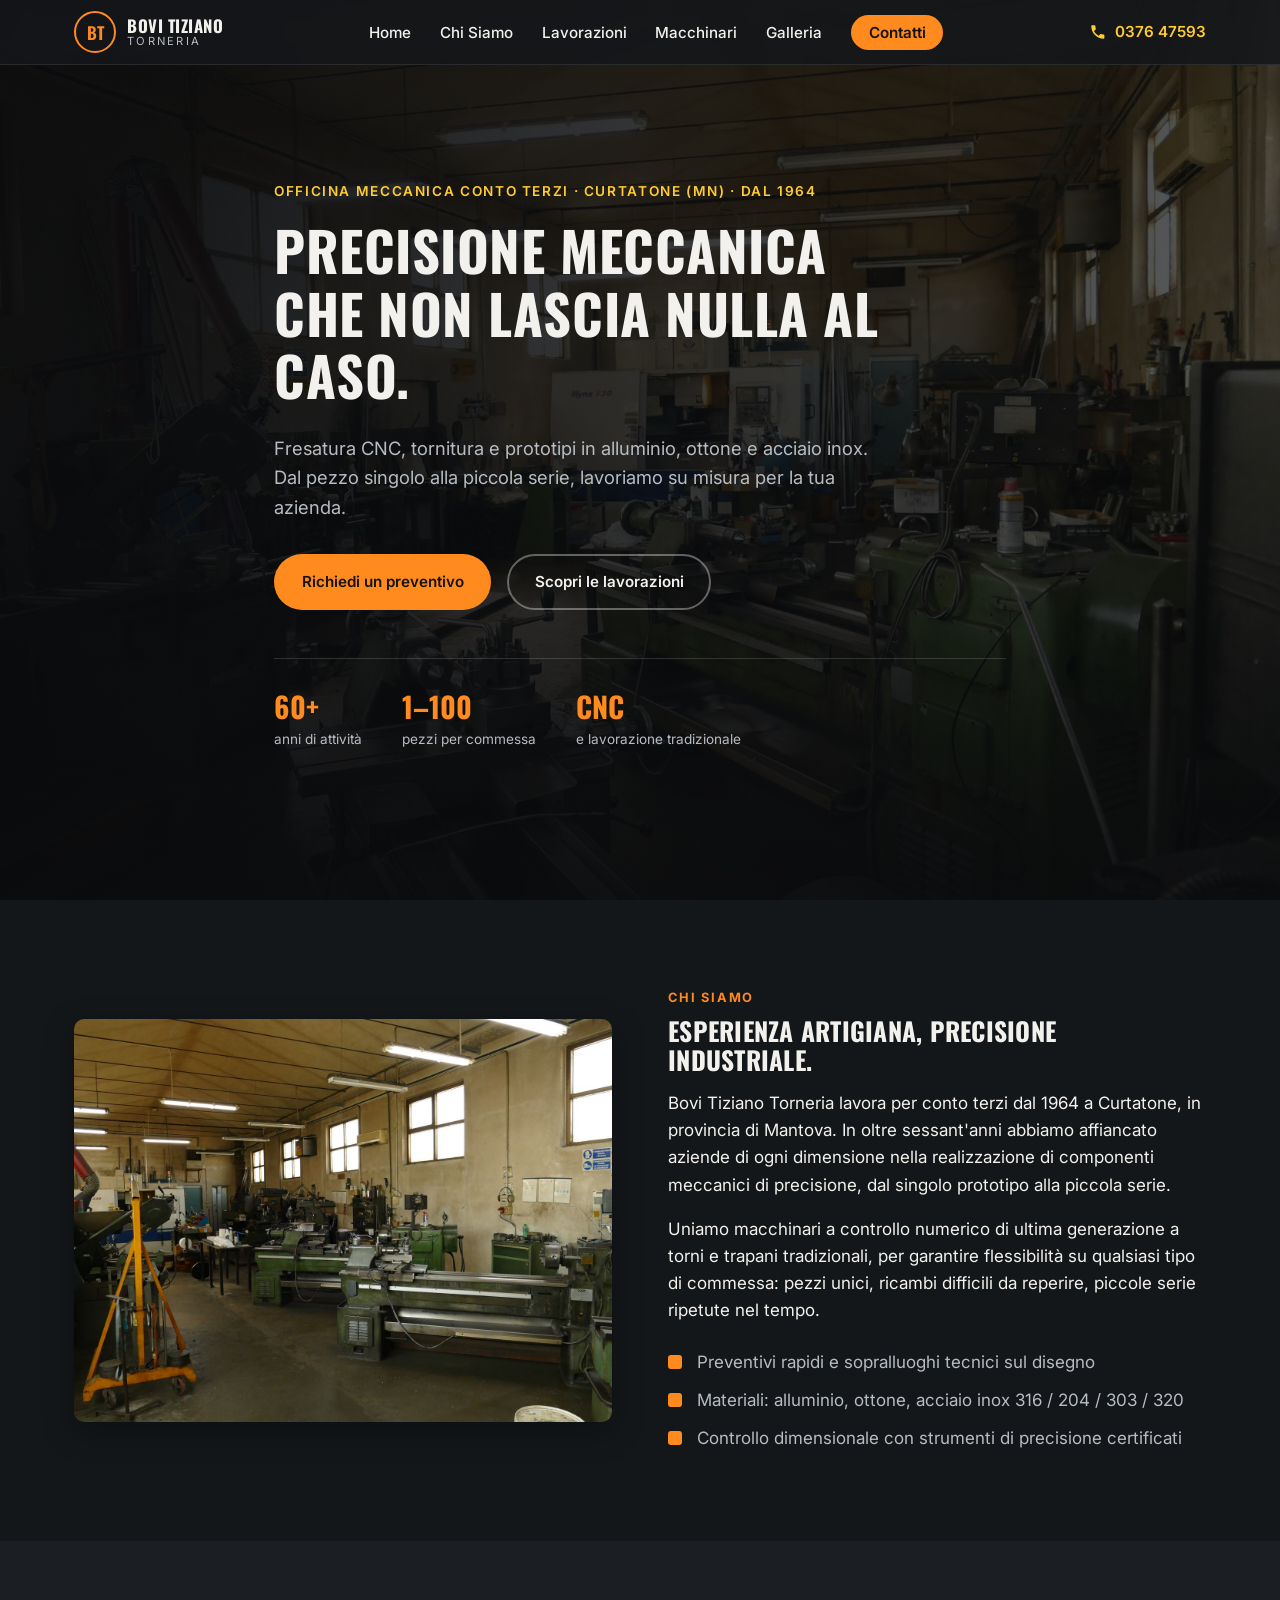
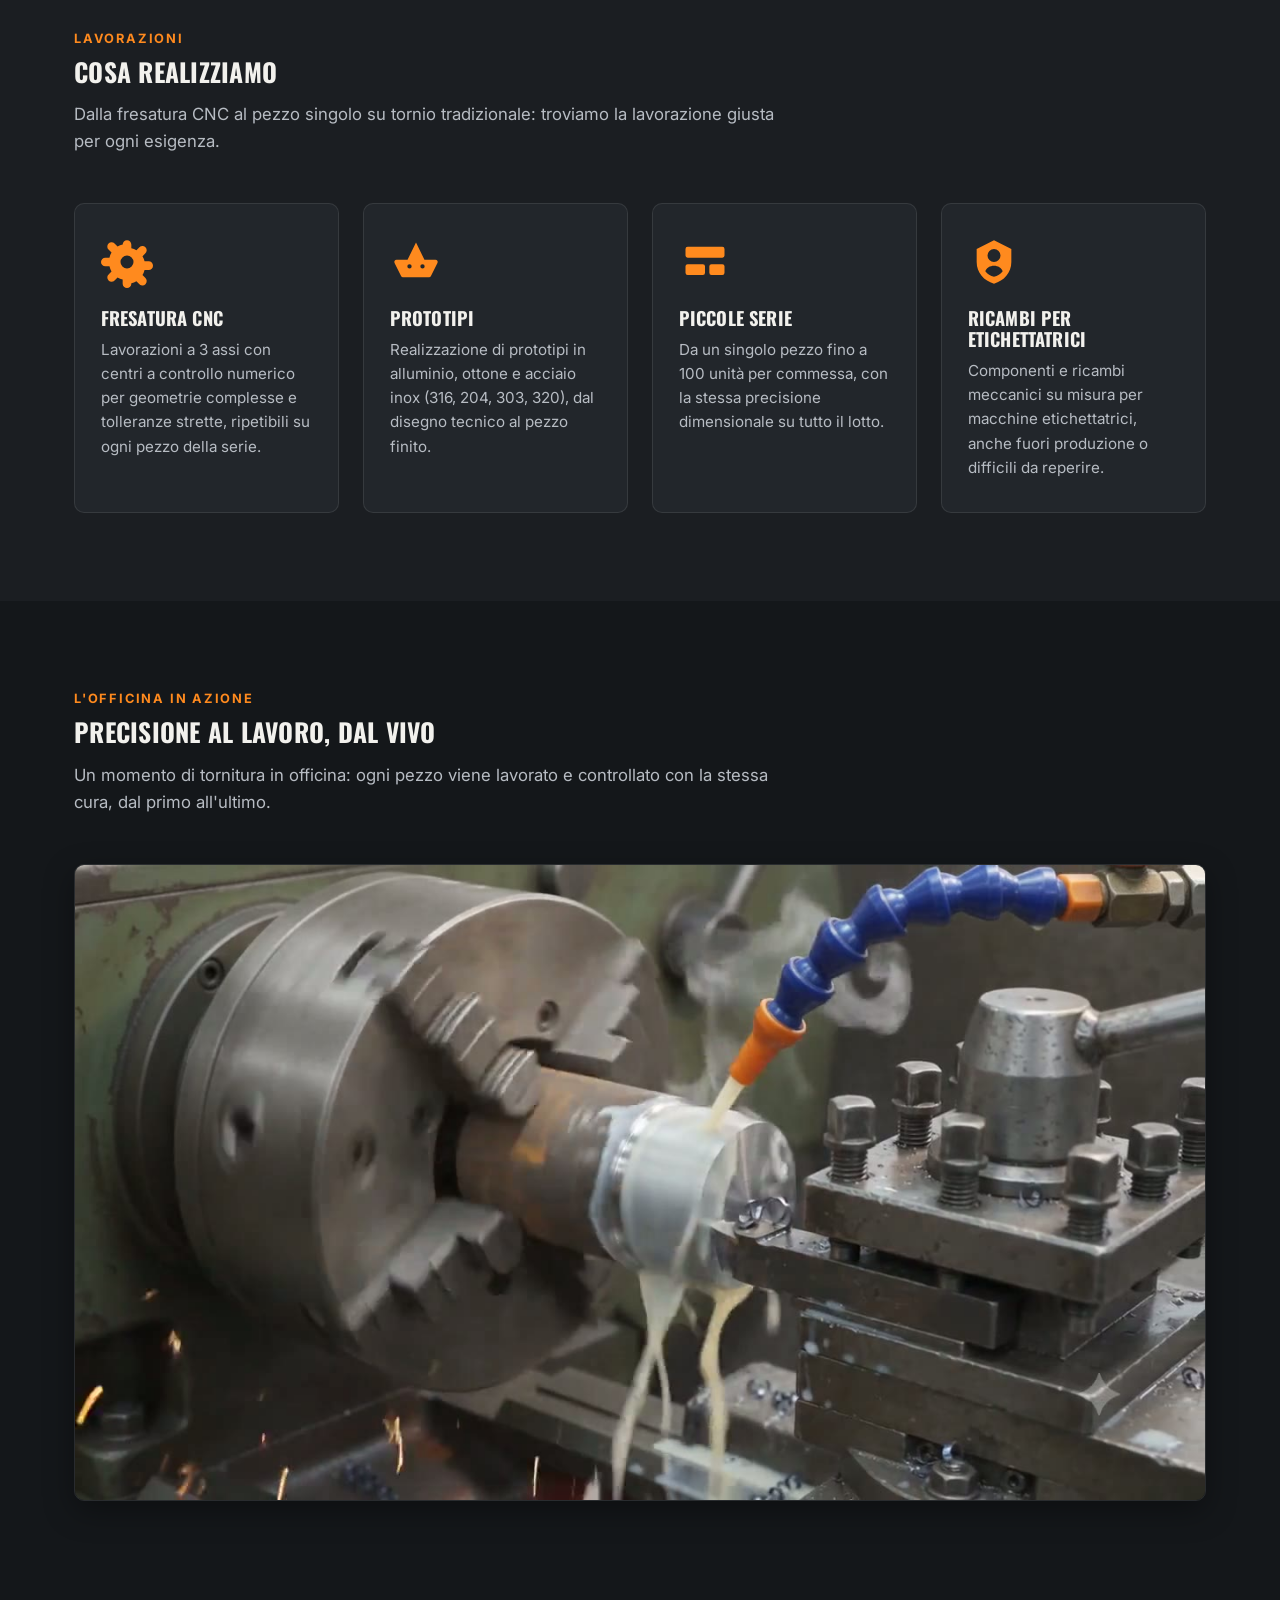
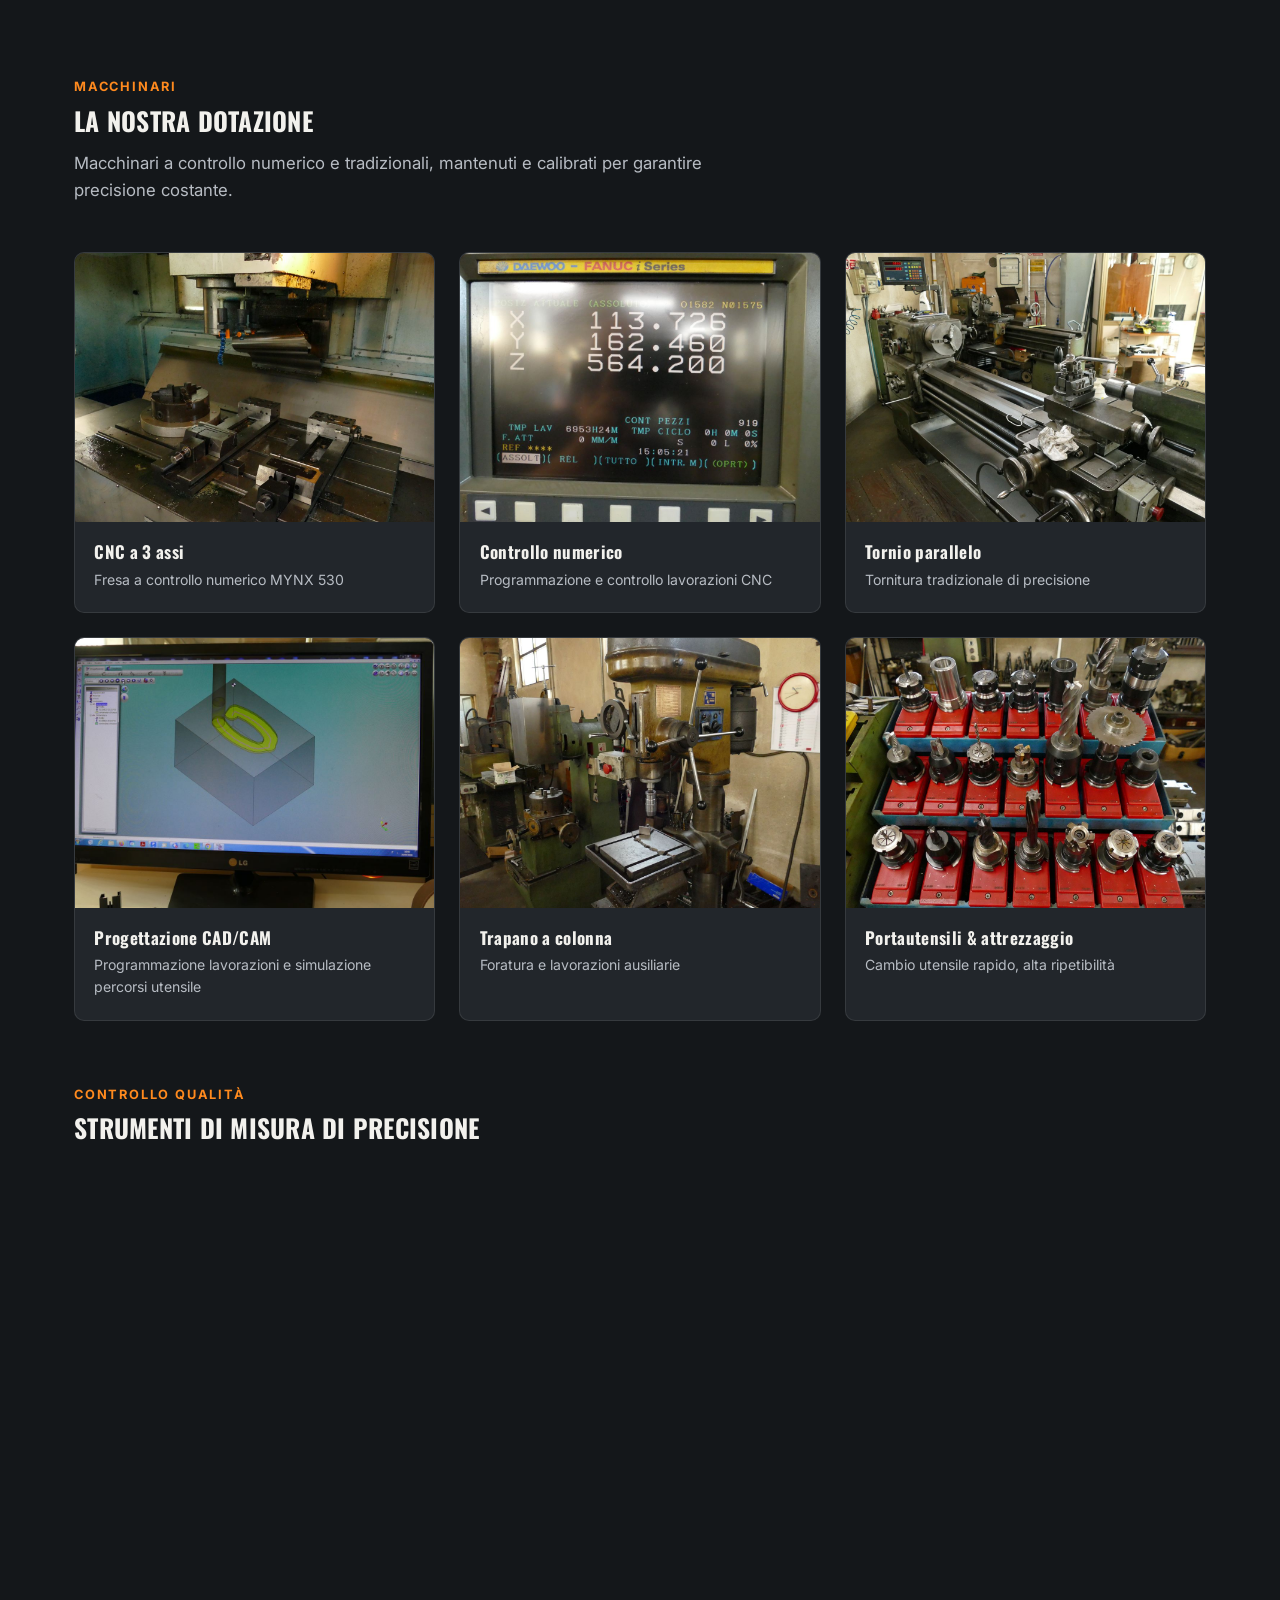
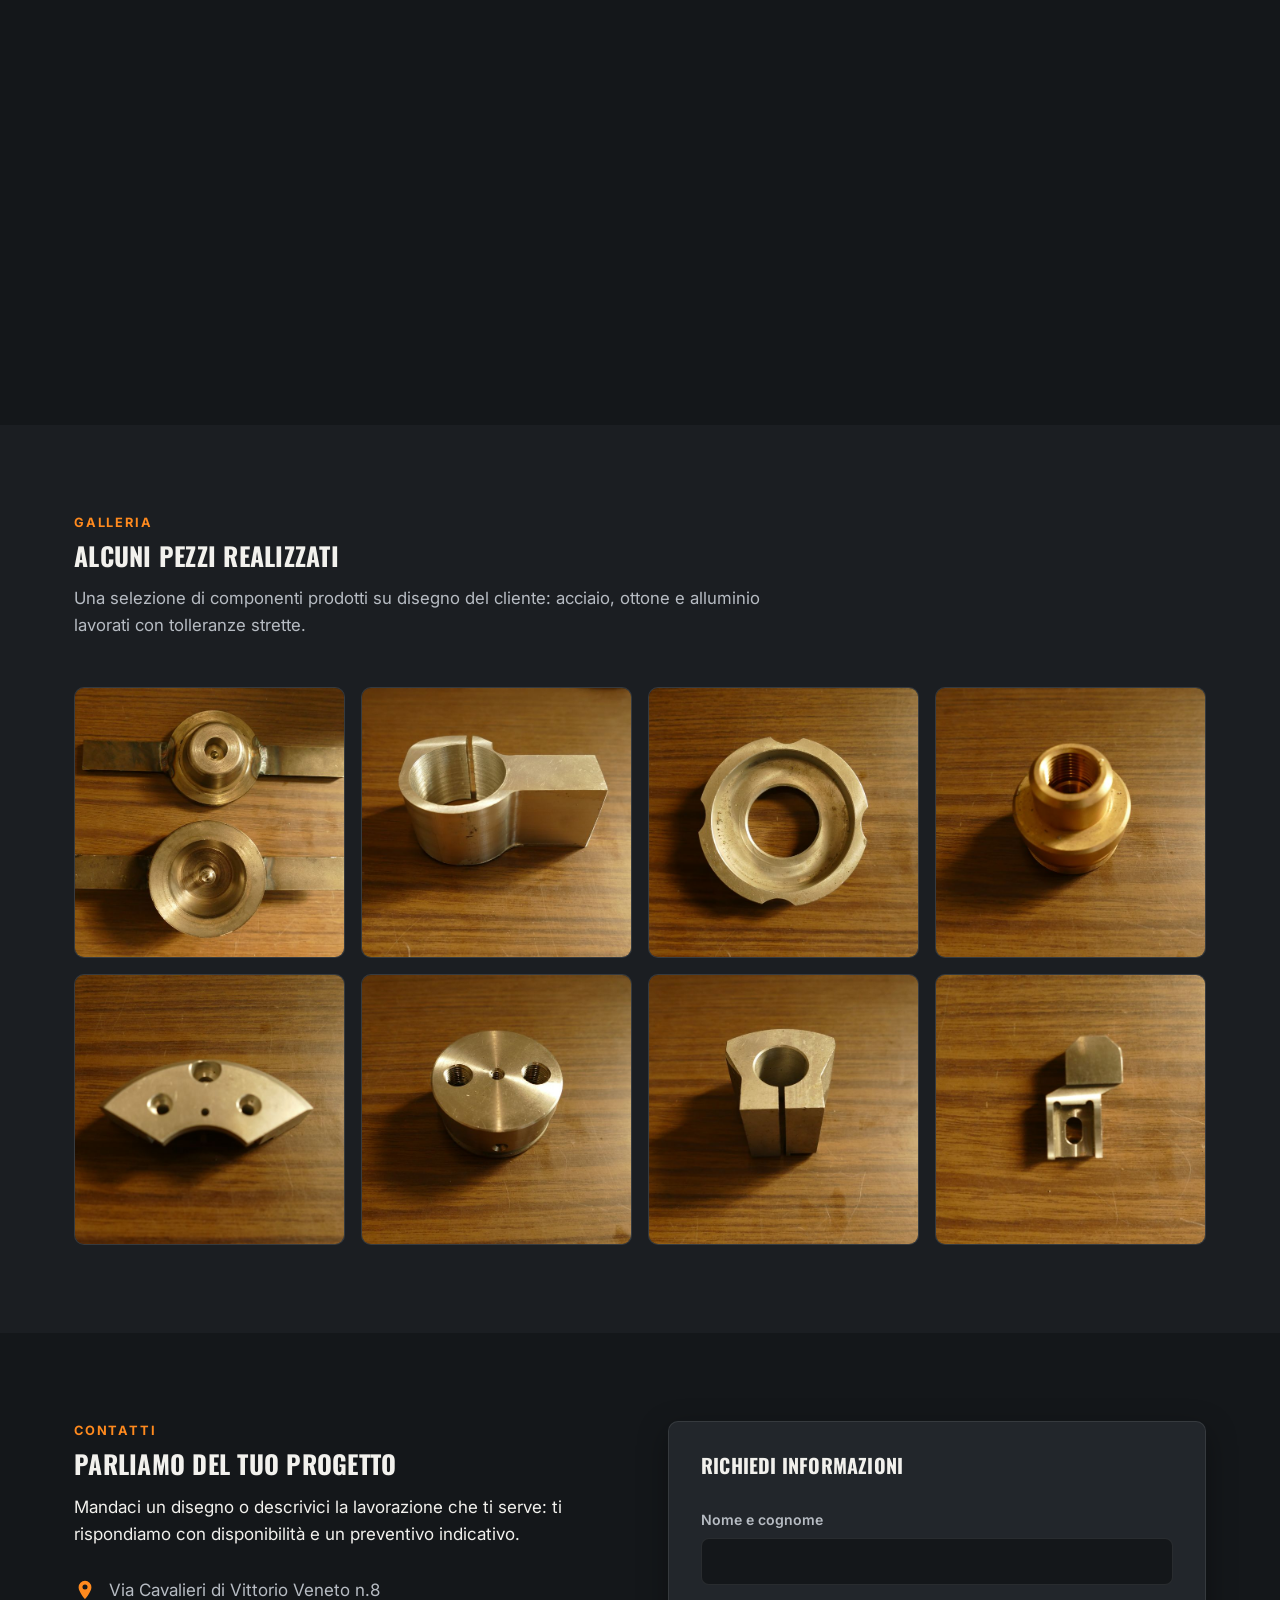
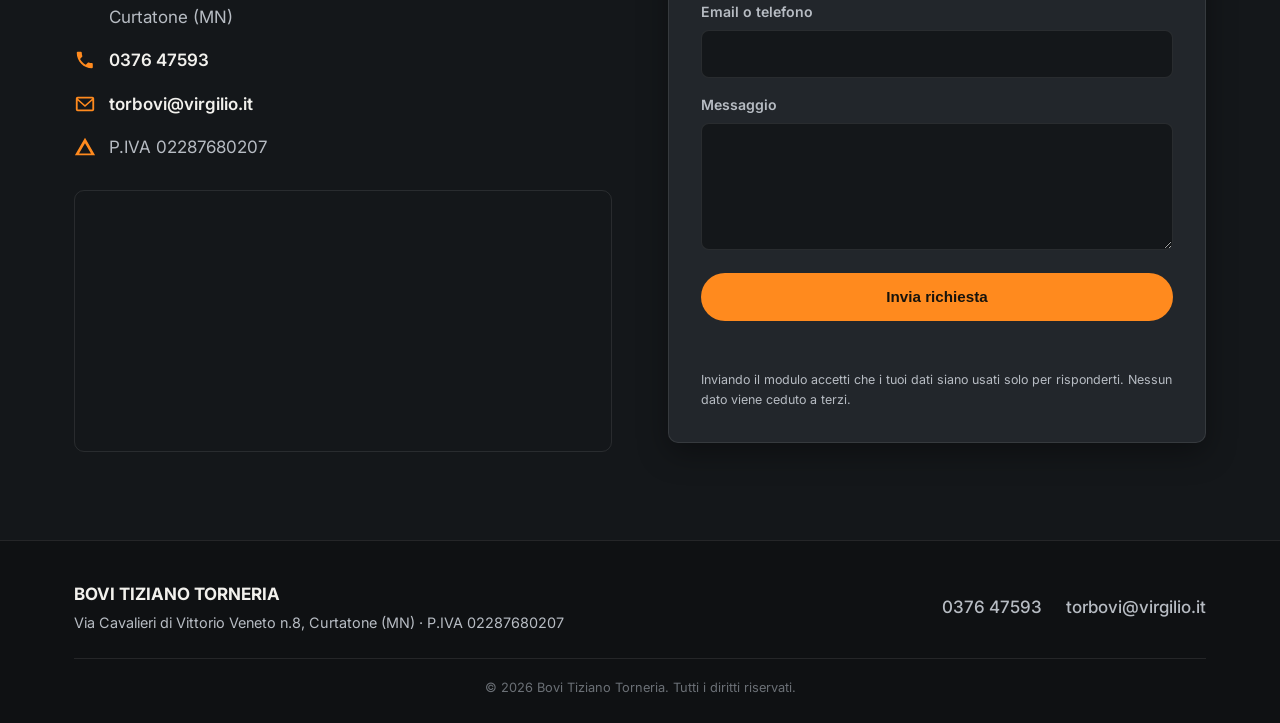
==== commit 714cd998: "Sostituisce video hero e aggiunge sezione CAD/CAM - Video "L'officina in azione": sostituito con la " ====
--- a/index.html
+++ b/index.html
@@ -157,7 +157,7 @@
       </div>
       <div class="video-wrap reveal">
         <video
-          src="videos/officina-lavorazione.mp4"
+          src="videos/tornio-lavorazione.mp4"
           poster="images/video-poster.jpg"
           autoplay muted loop playsinline preload="metadata">
         </video>
@@ -189,8 +189,8 @@
           <figcaption><strong>Tornio parallelo</strong><span>Tornitura tradizionale di precisione</span></figcaption>
         </figure>
         <figure class="machine-card">
-          <img src="images/macchinario-tornio-parallelo-2.jpg" alt="Tornio parallelo, banco lungo" loading="lazy">
-          <figcaption><strong>Torni tradizionali</strong><span>Anche per pezzi di grandi dimensioni</span></figcaption>
+          <img src="images/progettazione-cad-1.jpg" alt="Progettazione CAD/CAM del percorso utensile" loading="lazy">
+          <figcaption><strong>Progettazione CAD/CAM</strong><span>Programmazione lavorazioni e simulazione percorsi utensile</span></figcaption>
         </figure>
         <figure class="machine-card">
           <img src="images/macchinario-trapano-colonna.jpg" alt="Trapano a colonna" loading="lazy">
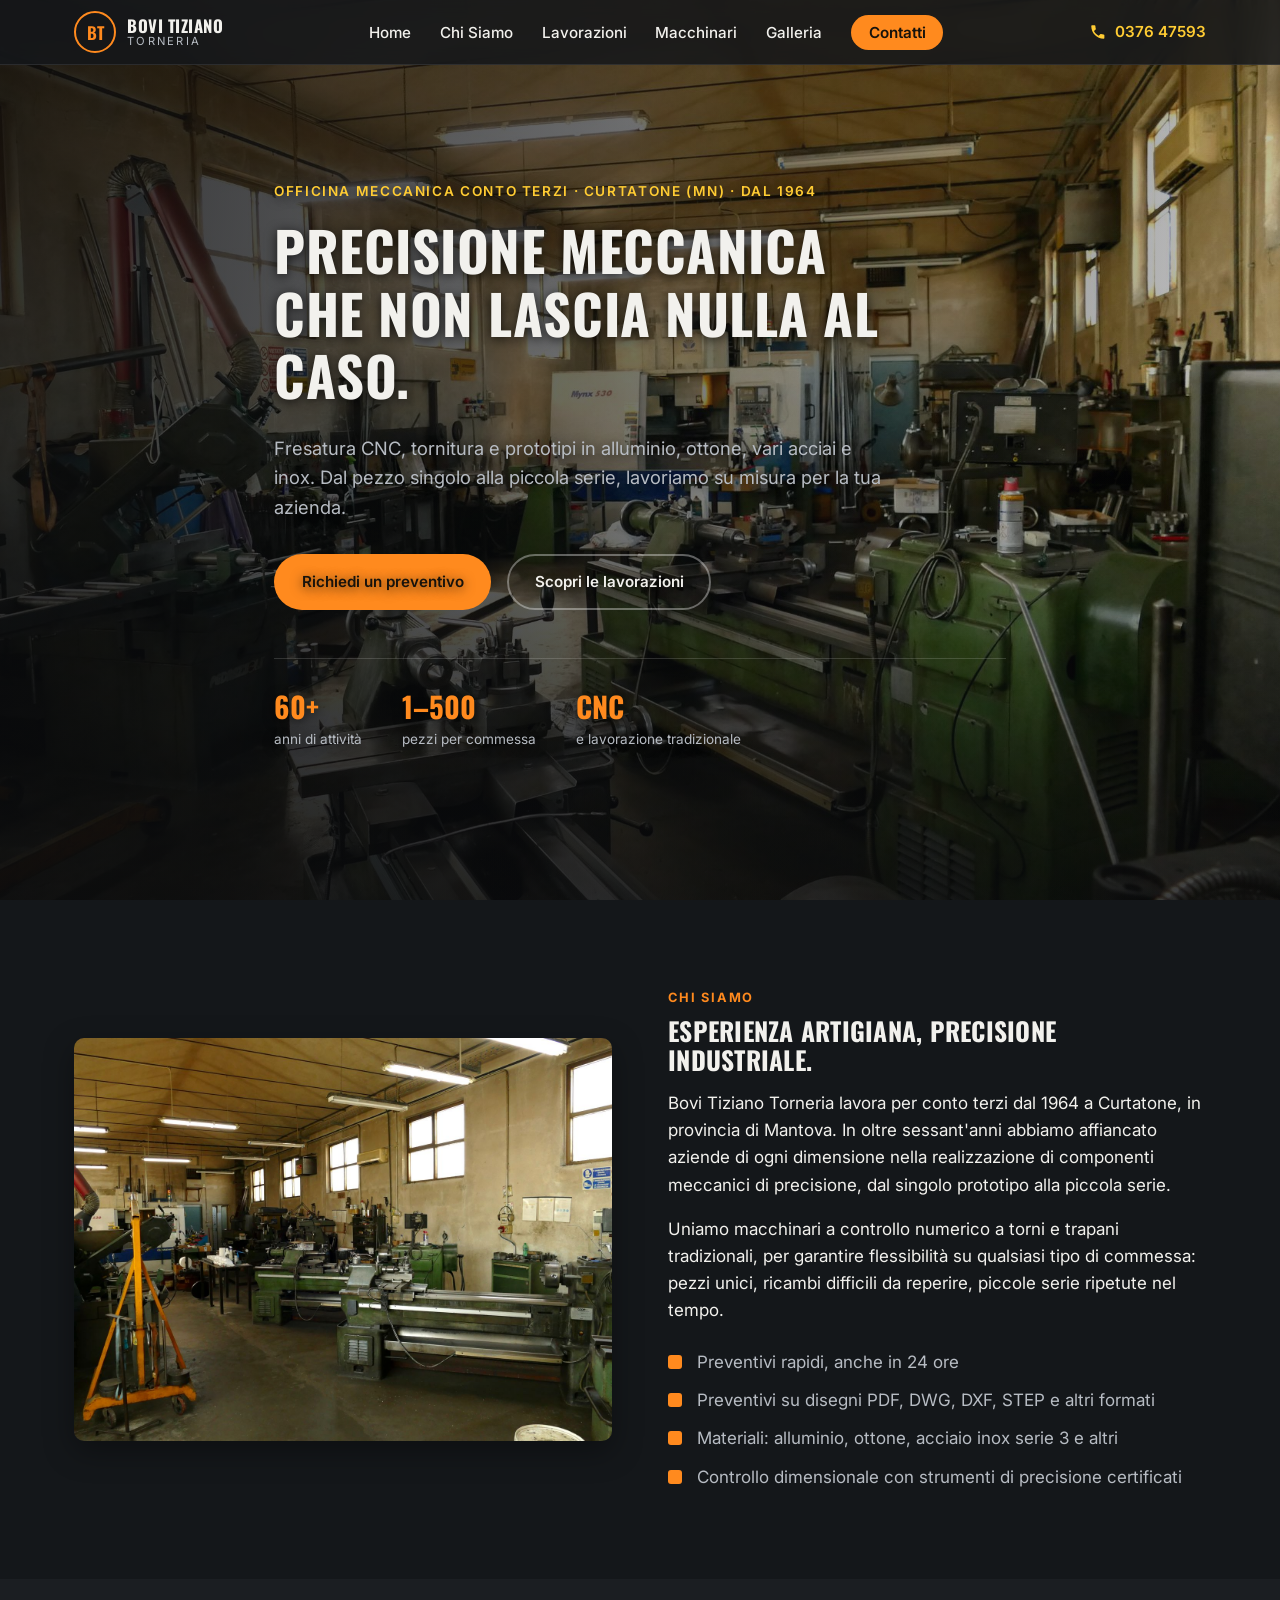
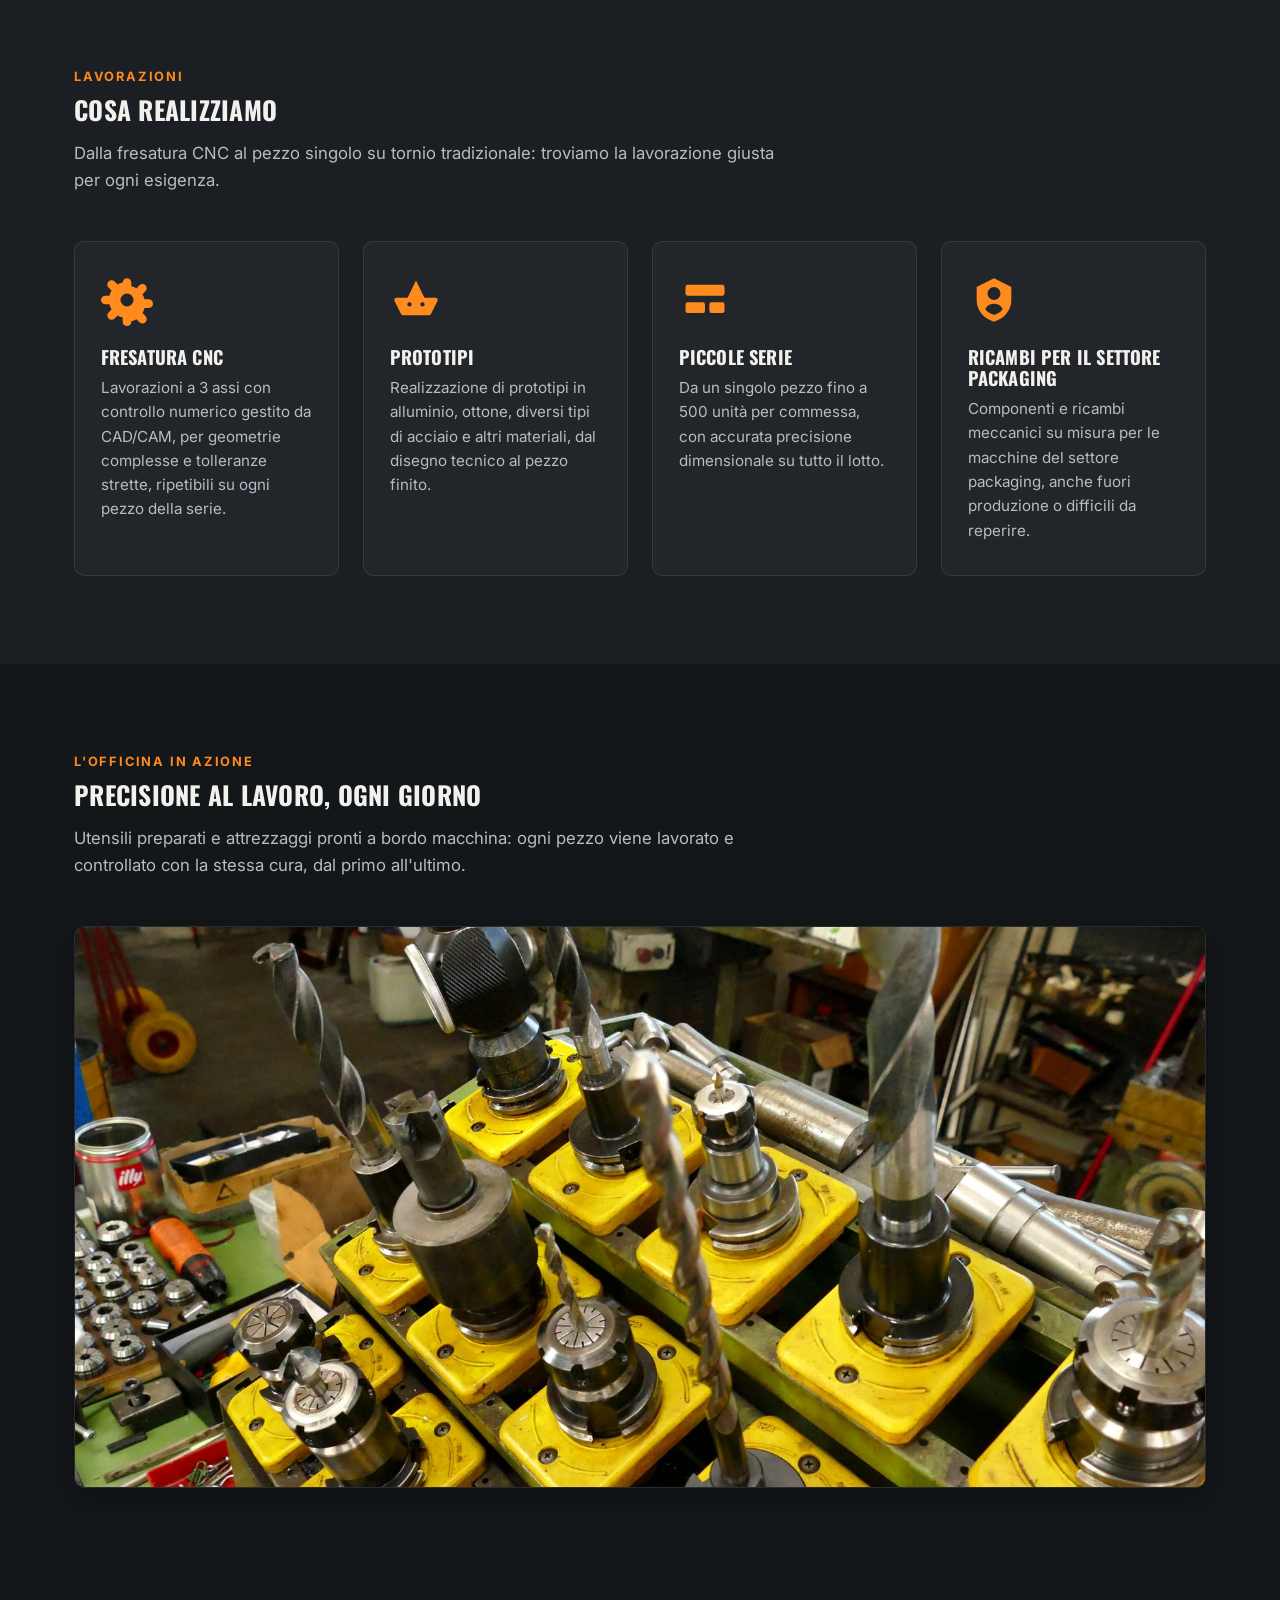
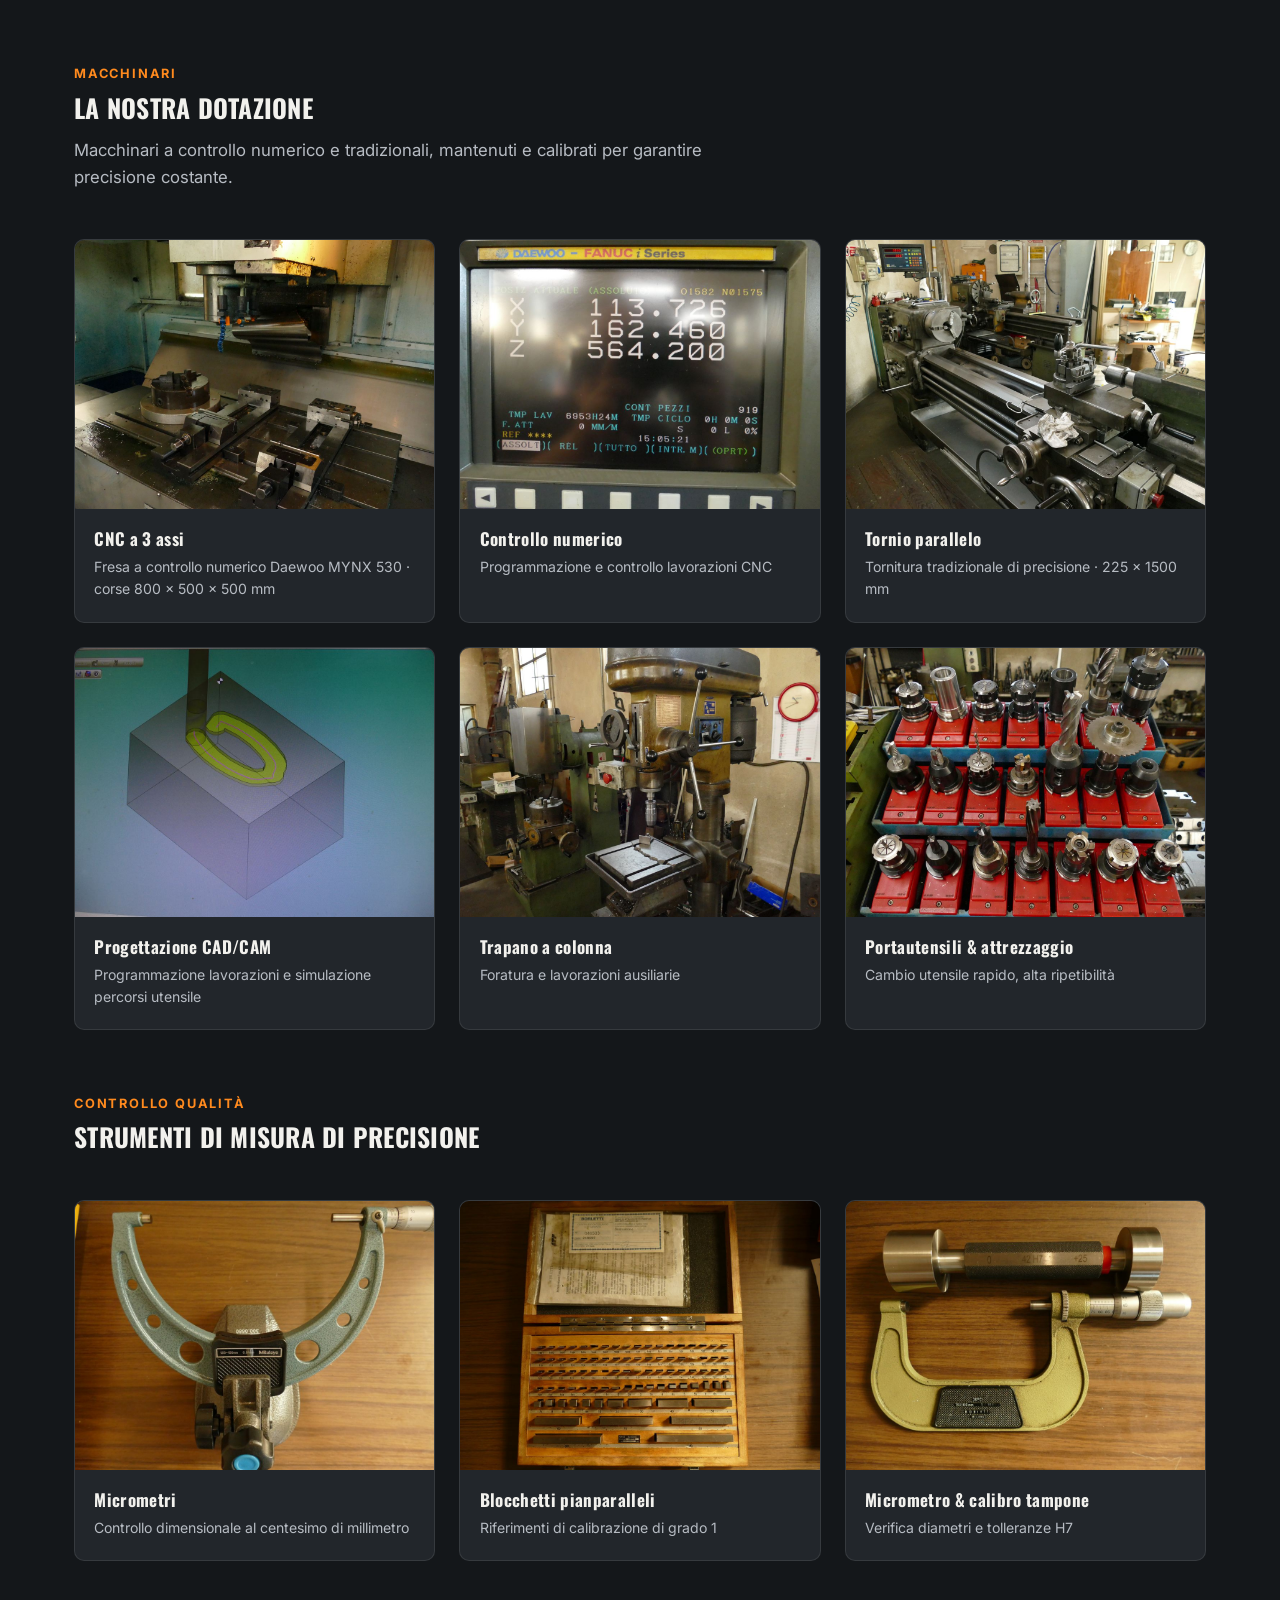
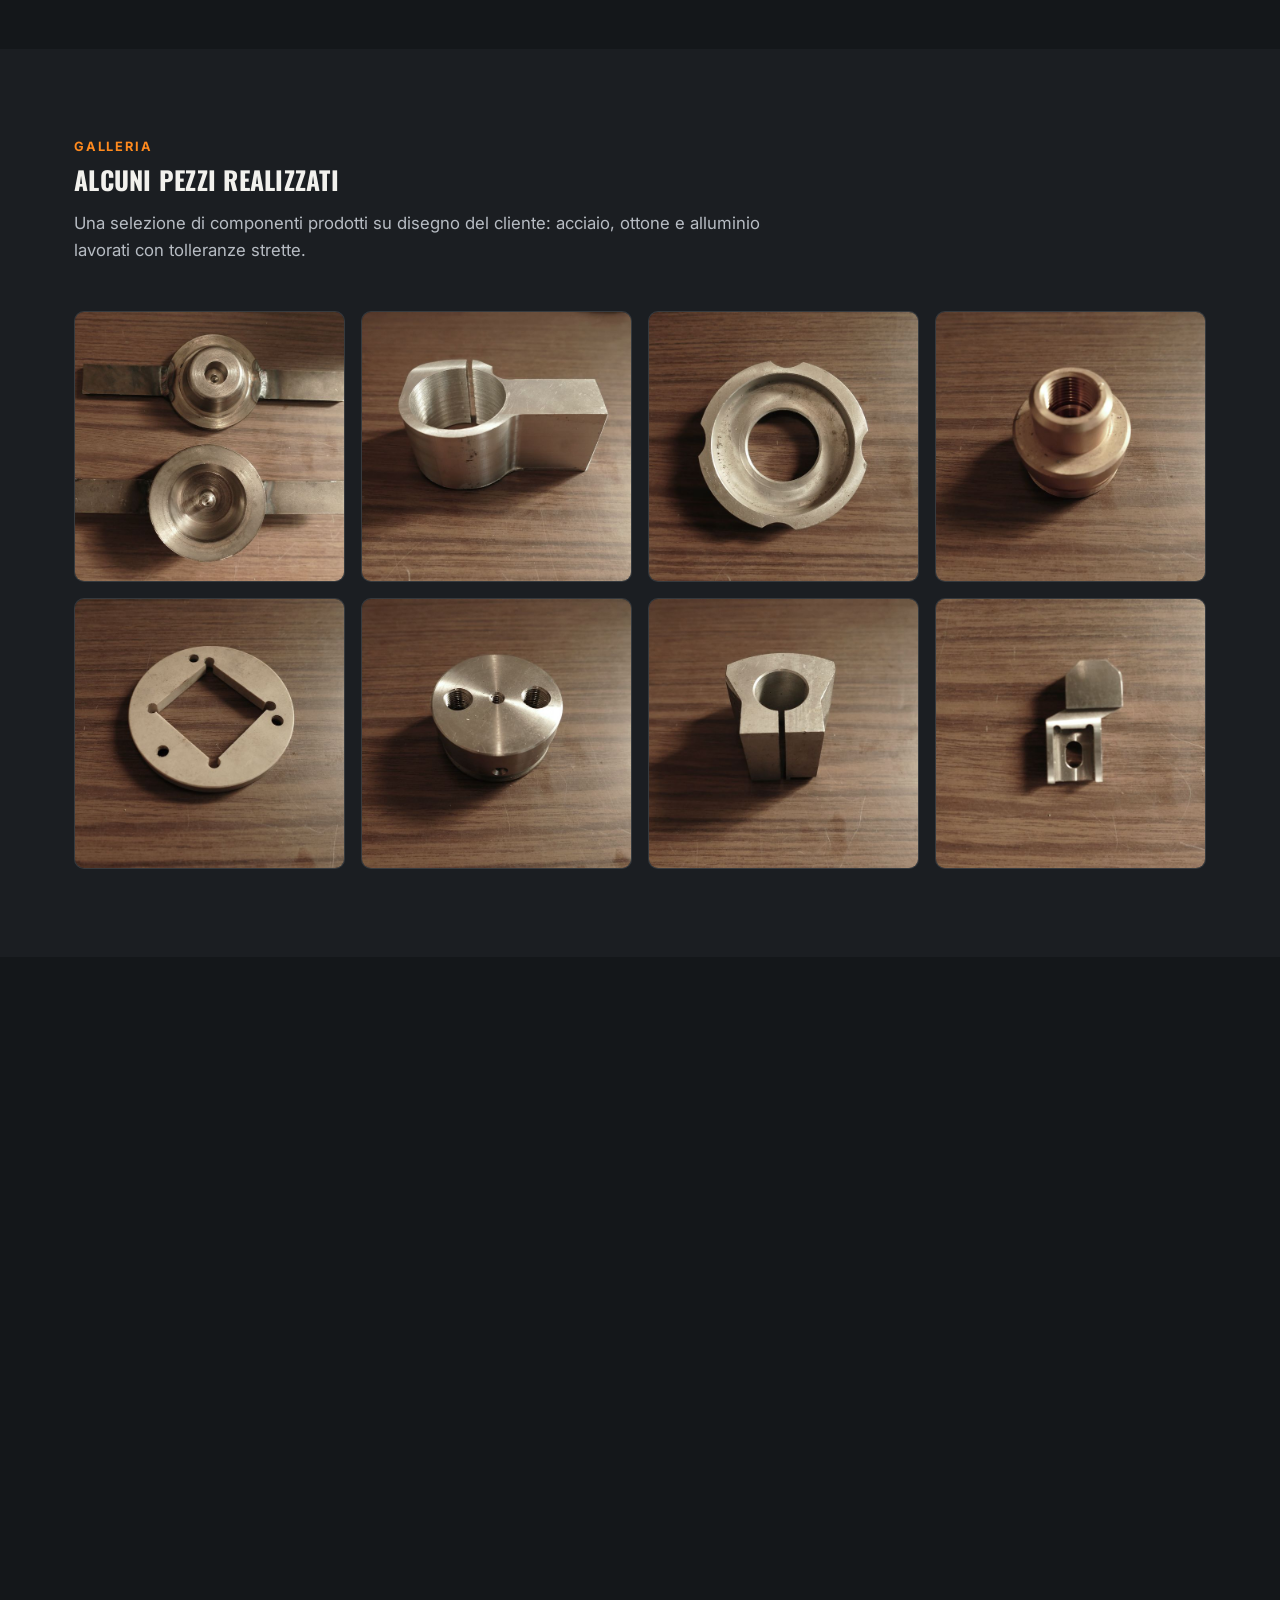
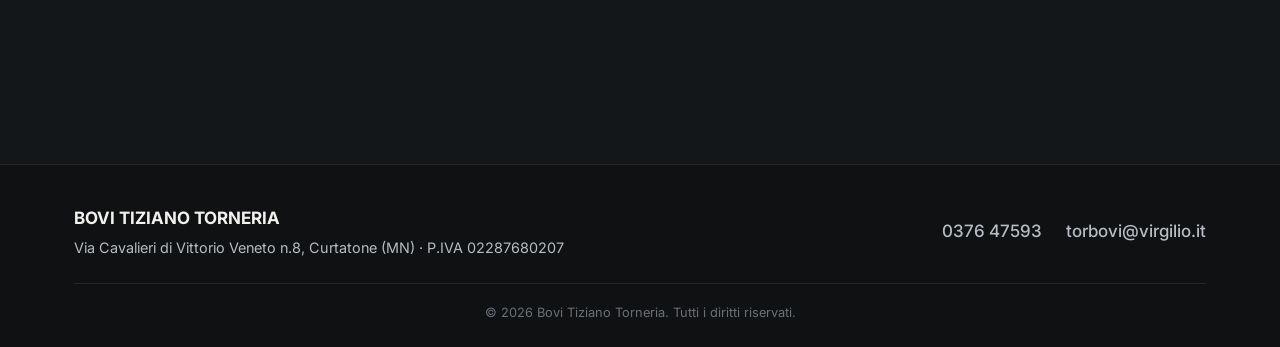
==== commit 5cf2f4ad: "Applica le correzioni ai testi richieste dal cliente Testi: vari acciai e inox al posto del solo ino" ====
--- a/index.html
+++ b/index.html
@@ -4,7 +4,7 @@
 <meta charset="UTF-8">
 <meta name="viewport" content="width=device-width, initial-scale=1.0">
 <title>Bovi Tiziano Torneria — Lavorazioni meccaniche di precisione conto terzi | Curtatone (MN)</title>
-<meta name="description" content="Officina meccanica conto terzi a Curtatone (MN): fresatura CNC, prototipi in alluminio, ottone e acciaio inox, piccole serie da 1 a 100 pezzi, ricambi per etichettatrici. Dal 1964.">
+<meta name="description" content="Officina meccanica conto terzi a Curtatone (MN): fresatura CNC, prototipi in alluminio, ottone, vari acciai e inox, piccole serie da 1 a 500 pezzi, ricambi per il settore packaging. Dal 1964.">
 <link rel="icon" href="data:image/svg+xml,%3Csvg xmlns='http://www.w3.org/2000/svg' viewBox='0 0 100 100'%3E%3Ccircle cx='50' cy='50' r='46' fill='%231a1d21'/%3E%3Ccircle cx='50' cy='50' r='46' fill='none' stroke='%23ff8a00' stroke-width='6'/%3E%3Ccircle cx='50' cy='50' r='16' fill='none' stroke='%23ff8a00' stroke-width='7'/%3E%3C/svg%3E">
 <link rel="preconnect" href="https://fonts.googleapis.com">
 <link rel="preconnect" href="https://fonts.gstatic.com" crossorigin>
@@ -57,7 +57,7 @@
     <div class="container hero-content reveal">
       <p class="eyebrow">Officina meccanica conto terzi &middot; Curtatone (MN) &middot; dal 1964</p>
       <h1>Precisione meccanica<br>che non lascia nulla al caso.</h1>
-      <p class="hero-sub">Fresatura CNC, tornitura e prototipi in alluminio, ottone e acciaio inox.
+      <p class="hero-sub">Fresatura CNC, tornitura e prototipi in alluminio, ottone, vari acciai e inox.
         Dal pezzo singolo alla piccola serie, lavoriamo su misura per la tua azienda.</p>
       <div class="hero-actions">
         <a href="#contatti" class="btn btn-primary">Richiedi un preventivo</a>
@@ -65,7 +65,7 @@
       </div>
       <ul class="hero-stats">
         <li><strong>60+</strong><span>anni di attività</span></li>
-        <li><strong>1&ndash;100</strong><span>pezzi per commessa</span></li>
+        <li><strong>1&ndash;500</strong><span>pezzi per commessa</span></li>
         <li><strong>CNC</strong><span>e lavorazione tradizionale</span></li>
       </ul>
     </div>
@@ -84,12 +84,13 @@
           Mantova. In oltre sessant'anni abbiamo affiancato aziende di ogni dimensione nella
           realizzazione di componenti meccanici di precisione, dal singolo prototipo alla
           piccola serie.</p>
-        <p>Uniamo macchinari a controllo numerico di ultima generazione a torni e trapani
+        <p>Uniamo macchinari a controllo numerico a torni e trapani
           tradizionali, per garantire flessibilità su qualsiasi tipo di commessa: pezzi
           unici, ricambi difficili da reperire, piccole serie ripetute nel tempo.</p>
         <ul class="check-list">
-          <li>Preventivi rapidi e sopralluoghi tecnici sul disegno</li>
-          <li>Materiali: alluminio, ottone, acciaio inox 316 / 204 / 303 / 320</li>
+          <li>Preventivi rapidi, anche in 24 ore</li>
+          <li>Preventivi su disegni PDF, DWG, DXF, STEP e altri formati</li>
+          <li>Materiali: alluminio, ottone, acciaio inox serie 3 e altri</li>
           <li>Controllo dimensionale con strumenti di precisione certificati</li>
         </ul>
       </div>
@@ -112,8 +113,8 @@
             <svg viewBox="0 0 48 48"><path fill="currentColor" d="M24 4a4 4 0 0 1 4 4v3.2a16.9 16.9 0 0 1 4.7 1.9l2.3-2.3a4 4 0 1 1 5.6 5.6l-2.3 2.3a16.9 16.9 0 0 1 1.9 4.7H44a4 4 0 0 1 0 8h-3.8a16.9 16.9 0 0 1-1.9 4.7l2.3 2.3a4 4 0 1 1-5.6 5.6l-2.3-2.3a16.9 16.9 0 0 1-4.7 1.9V44a4 4 0 0 1-8 0v-3.8a16.9 16.9 0 0 1-4.7-1.9l-2.3 2.3a4 4 0 1 1-5.6-5.6l2.3-2.3a16.9 16.9 0 0 1-1.9-4.7H4a4 4 0 0 1 0-8h3.8a16.9 16.9 0 0 1 1.9-4.7l-2.3-2.3a4 4 0 1 1 5.6-5.6l2.3 2.3a16.9 16.9 0 0 1 4.7-1.9V8a4 4 0 0 1 4-4zm0 14a6 6 0 1 0 0 12 6 6 0 0 0 0-12z"/></svg>
           </div>
           <h3>Fresatura CNC</h3>
-          <p>Lavorazioni a 3 assi con centri a controllo numerico per geometrie complesse
-            e tolleranze strette, ripetibili su ogni pezzo della serie.</p>
+          <p>Lavorazioni a 3 assi con controllo numerico gestito da CAD/CAM, per geometrie
+            complesse e tolleranze strette, ripetibili su ogni pezzo della serie.</p>
         </article>
 
         <article class="card">
@@ -121,8 +122,8 @@
             <svg viewBox="0 0 48 48"><path fill="currentColor" d="M6 22h10.2L24 6l7.8 16H42a2 2 0 0 1 1.8 2.9l-6 12A2 2 0 0 1 36 38H12a2 2 0 0 1-1.8-1.1l-6-12A2 2 0 0 1 6 22zm12 4a2 2 0 1 0 0 4 2 2 0 0 0 0-4zm12 0a2 2 0 1 0 0 4 2 2 0 0 0 0-4z"/></svg>
           </div>
           <h3>Prototipi</h3>
-          <p>Realizzazione di prototipi in alluminio, ottone e acciaio inox
-            (316, 204, 303, 320), dal disegno tecnico al pezzo finito.</p>
+          <p>Realizzazione di prototipi in alluminio, ottone, diversi tipi di acciaio
+            e altri materiali, dal disegno tecnico al pezzo finito.</p>
         </article>
 
         <article class="card">
@@ -130,7 +131,7 @@
             <svg viewBox="0 0 48 48"><path fill="currentColor" d="M8 10h32a2 2 0 0 1 2 2v6a2 2 0 0 1-2 2H8a2 2 0 0 1-2-2v-6a2 2 0 0 1 2-2zm0 16h14a2 2 0 0 1 2 2v6a2 2 0 0 1-2 2H8a2 2 0 0 1-2-2v-6a2 2 0 0 1 2-2zm22 0h10a2 2 0 0 1 2 2v6a2 2 0 0 1-2 2H30a2 2 0 0 1-2-2v-6a2 2 0 0 1 2-2z"/></svg>
           </div>
           <h3>Piccole serie</h3>
-          <p>Da un singolo pezzo fino a 100 unità per commessa, con la stessa
+          <p>Da un singolo pezzo fino a 500 unità per commessa, con accurata
             precisione dimensionale su tutto il lotto.</p>
         </article>
 
@@ -138,29 +139,26 @@
           <div class="card-icon" aria-hidden="true">
             <svg viewBox="0 0 48 48"><path fill="currentColor" d="M24 4l16 8v12c0 10-6.8 17.4-16 20-9.2-2.6-16-10-16-20V12l16-8zm0 8a6 6 0 1 0 0 12 6 6 0 0 0 0-12zm-8 20.5c1.9 2.6 4.7 4.4 8 5 3.3-.6 6.1-2.4 8-5-1-3-4.3-5-8-5s-7 2-8 5z"/></svg>
           </div>
-          <h3>Ricambi per etichettatrici</h3>
-          <p>Componenti e ricambi meccanici su misura per macchine etichettatrici,
-            anche fuori produzione o difficili da reperire.</p>
+          <h3>Ricambi per il settore packaging</h3>
+          <p>Componenti e ricambi meccanici su misura per le macchine del settore
+            packaging, anche fuori produzione o difficili da reperire.</p>
         </article>
       </div>
     </div>
   </section>
 
-  <!-- VIDEO OFFICINA -->
-  <section id="officina-in-azione" class="section video-section">
+  <!-- OFFICINA IN AZIONE -->
+  <section id="officina-in-azione" class="section media-section">
     <div class="container">
       <div class="section-head reveal">
         <p class="kicker">L'officina in azione</p>
-        <h2>Precisione al lavoro, dal vivo</h2>
-        <p class="section-lead">Un momento di tornitura in officina: ogni pezzo viene
-          lavorato e controllato con la stessa cura, dal primo all'ultimo.</p>
-      </div>
-      <div class="video-wrap reveal">
-        <video
-          src="videos/tornio-lavorazione.mp4"
-          poster="images/video-poster.jpg"
-          autoplay muted loop playsinline preload="metadata">
-        </video>
+        <h2>Precisione al lavoro, ogni giorno</h2>
+        <p class="section-lead">Utensili preparati e attrezzaggi pronti a bordo macchina:
+          ogni pezzo viene lavorato e controllato con la stessa cura, dal primo all'ultimo.</p>
+      </div>
+      <div class="media-wrap reveal">
+        <img src="images/officina-in-azione.jpg"
+             alt="Portautensili e frese pronti per l'attrezzaggio del centro CNC" loading="lazy">
       </div>
     </div>
   </section>
@@ -178,7 +176,7 @@
       <div class="machine-grid reveal">
         <figure class="machine-card">
           <img src="images/macchinario-cnc-1.jpg" alt="Centro di fresatura CNC a 3 assi" loading="lazy">
-          <figcaption><strong>CNC a 3 assi</strong><span>Fresa a controllo numerico MYNX 530</span></figcaption>
+          <figcaption><strong>CNC a 3 assi</strong><span>Fresa a controllo numerico Daewoo MYNX 530 &middot; corse 800 x 500 x 500 mm</span></figcaption>
         </figure>
         <figure class="machine-card">
           <img src="images/macchinario-cnc-controllo.jpg" alt="Pannello di controllo numerico Fanuc" loading="lazy">
@@ -186,7 +184,7 @@
         </figure>
         <figure class="machine-card">
           <img src="images/macchinario-tornio-parallelo-1.jpg" alt="Tornio parallelo tradizionale" loading="lazy">
-          <figcaption><strong>Tornio parallelo</strong><span>Tornitura tradizionale di precisione</span></figcaption>
+          <figcaption><strong>Tornio parallelo</strong><span>Tornitura tradizionale di precisione &middot; 225 x 1500 mm</span></figcaption>
         </figure>
         <figure class="machine-card">
           <img src="images/progettazione-cad-1.jpg" alt="Progettazione CAD/CAM del percorso utensile" loading="lazy">
@@ -212,24 +210,12 @@
           <figcaption><strong>Micrometri</strong><span>Controllo dimensionale al centesimo di millimetro</span></figcaption>
         </figure>
         <figure class="machine-card">
-          <img src="images/strumento-calibri.jpg" alt="Calibri ventesimali e digitali" loading="lazy">
-          <figcaption><strong>Calibri</strong><span>Verifica rapida delle quote su ogni pezzo</span></figcaption>
-        </figure>
-        <figure class="machine-card">
-          <img src="images/strumento-blocchetti.jpg" alt="Set di blocchetti pianparalleli per calibrazione" loading="lazy">
-          <figcaption><strong>Blocchetti pianparalleli</strong><span>Riferimenti di calibrazione certificati</span></figcaption>
-        </figure>
-        <figure class="machine-card">
-          <img src="images/strumento-calibro.jpg" alt="Calibro a quadrante ventesimale" loading="lazy">
-          <figcaption><strong>Calibro a quadrante</strong><span>Misure rapide in officina, shock-proof</span></figcaption>
+          <img src="images/strumento-blocchetti.jpg" alt="Set di blocchetti pianparalleli di grado 1" loading="lazy">
+          <figcaption><strong>Blocchetti pianparalleli</strong><span>Riferimenti di calibrazione di grado 1</span></figcaption>
         </figure>
         <figure class="machine-card">
           <img src="images/strumento-micrometro-2.jpg" alt="Micrometro Borletti Milano con calibro tampone" loading="lazy">
           <figcaption><strong>Micrometro &amp; calibro tampone</strong><span>Verifica diametri e tolleranze H7</span></figcaption>
-        </figure>
-        <figure class="machine-card">
-          <img src="images/strumento-comparatore.jpg" alt="Comparatore di precisione svizzero" loading="lazy">
-          <figcaption><strong>Comparatore di precisione</strong><span>Risoluzione fino al millesimo di millimetro</span></figcaption>
         </figure>
       </div>
     </div>
--- a/css/style.css
+++ b/css/style.css
@@ -227,12 +227,15 @@
   background-position: center;
   transform: scale(1.05);
 }
+/* Velo scuro tenuto volutamente leggero: la foto dell'officina deve restare
+   riconoscibile. La leggibilita' del testo e' garantita dal gradiente laterale
+   (piu' denso solo dietro al blocco di testo) e dal text-shadow su .hero-content. */
 .hero-overlay {
   position: absolute;
   inset: 0;
   background:
-    linear-gradient(100deg, rgba(10,11,13,0.94) 10%, rgba(10,11,13,0.75) 45%, rgba(10,11,13,0.45) 100%),
-    linear-gradient(0deg, rgba(10,11,13,0.9), rgba(10,11,13,0.35) 40%);
+    linear-gradient(100deg, rgba(10,11,13,0.85) 0%, rgba(10,11,13,0.6) 42%, rgba(10,11,13,0.15) 100%),
+    linear-gradient(0deg, rgba(10,11,13,0.75), rgba(10,11,13,0.05) 45%);
 }
 .hero-content {
   position: relative;
@@ -240,6 +243,7 @@
   padding-top: 6rem;
   padding-bottom: 4rem;
   max-width: 780px;
+  text-shadow: 0 2px 12px rgba(0, 0, 0, 0.75);
 }
 .eyebrow {
   color: var(--color-accent-2);
@@ -355,17 +359,17 @@
 .card h3 { font-size: 1.15rem; margin-bottom: 0.5em; }
 .card p { color: var(--color-text-muted); font-size: 0.95rem; margin: 0; }
 
-/* ---------- Video officina ---------- */
-.video-wrap {
+/* ---------- Officina in azione (banda immagine) ---------- */
+.media-wrap {
   border-radius: var(--radius);
   overflow: hidden;
   box-shadow: var(--shadow);
   border: 1px solid var(--color-border);
   line-height: 0;
 }
-.video-wrap video {
+.media-wrap img {
   width: 100%;
-  max-height: 640px;
+  max-height: 560px;
   object-fit: cover;
   background: #000;
 }
@@ -608,6 +612,14 @@
 
   .split { grid-template-columns: 1fr; }
   .split-media { order: -1; }
+
+  /* Su schermo stretto il testo copre tutta la larghezza: serve piu' velo
+     per mantenere il contrasto. */
+  .hero-overlay {
+    background:
+      linear-gradient(100deg, rgba(10,11,13,0.85) 0%, rgba(10,11,13,0.7) 60%, rgba(10,11,13,0.5) 100%),
+      linear-gradient(0deg, rgba(10,11,13,0.8), rgba(10,11,13,0.2) 50%);
+  }
 }
 
 @media (max-width: 640px) {
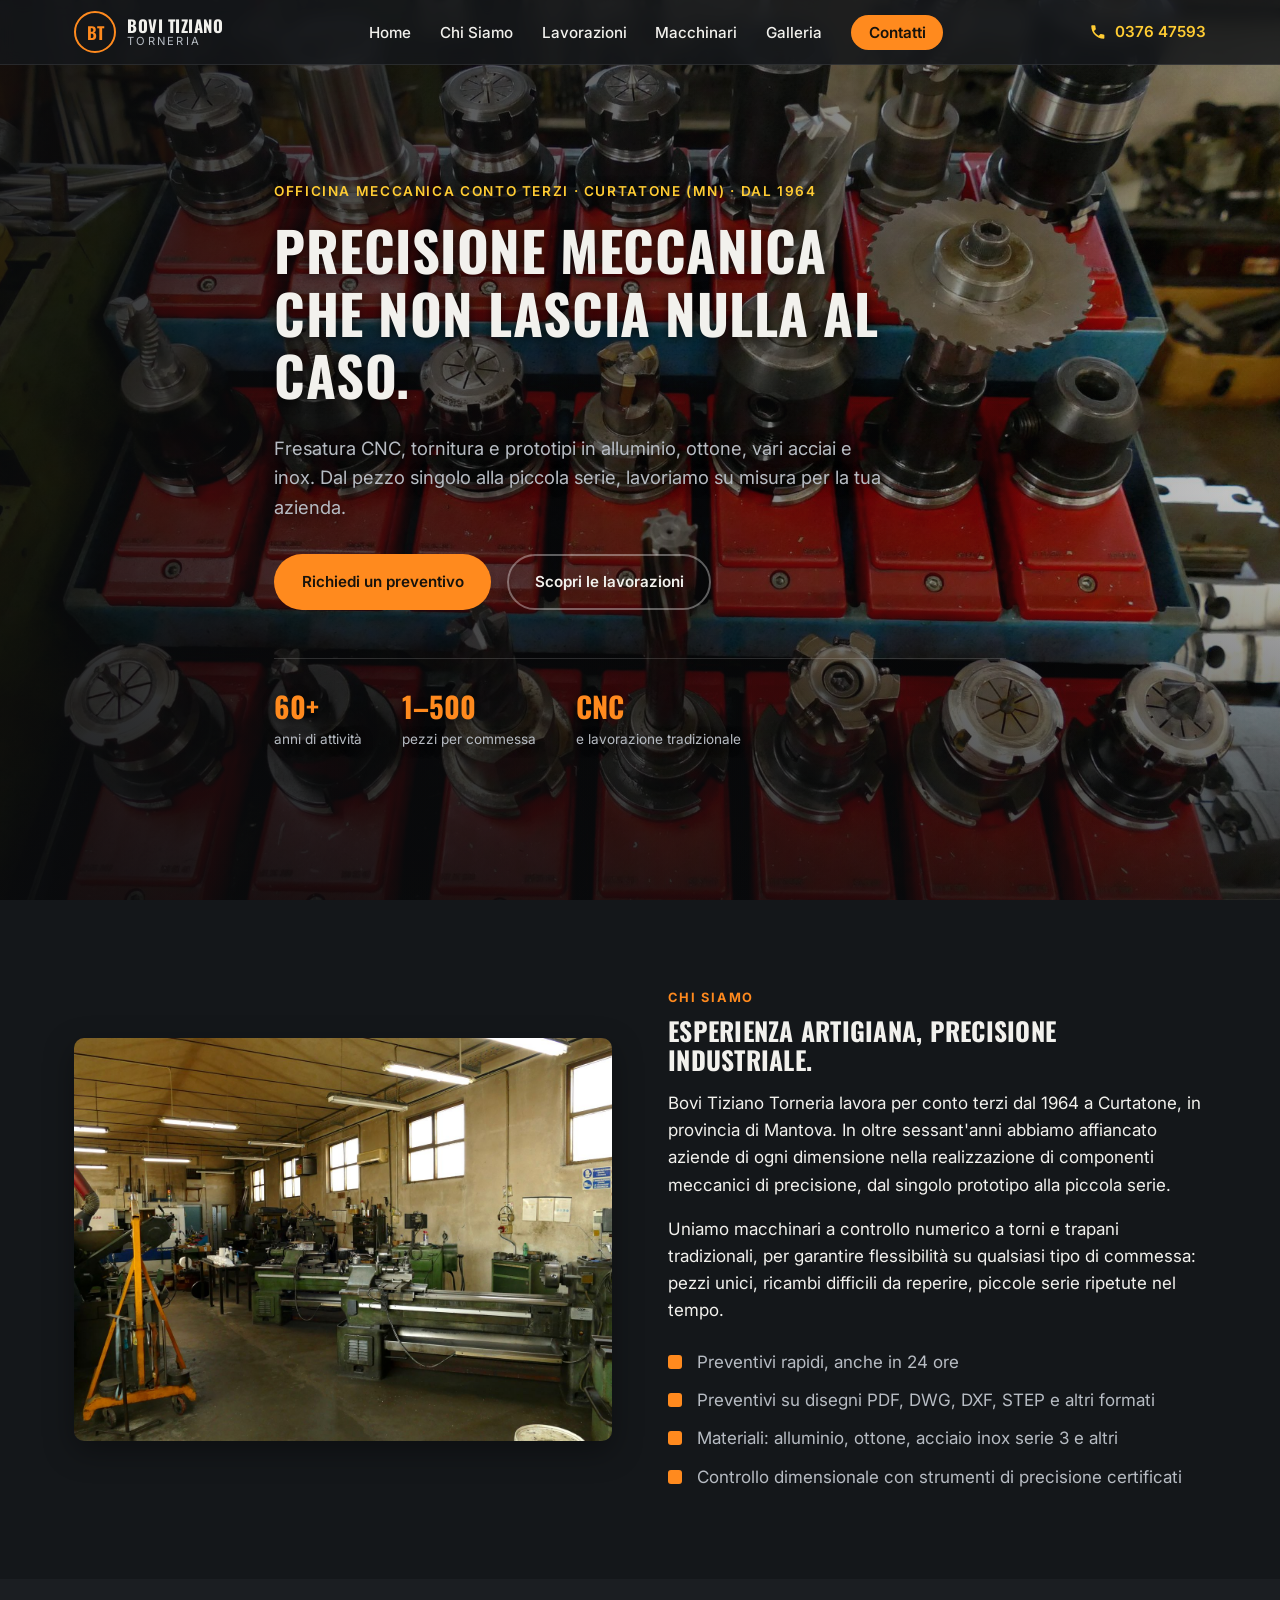
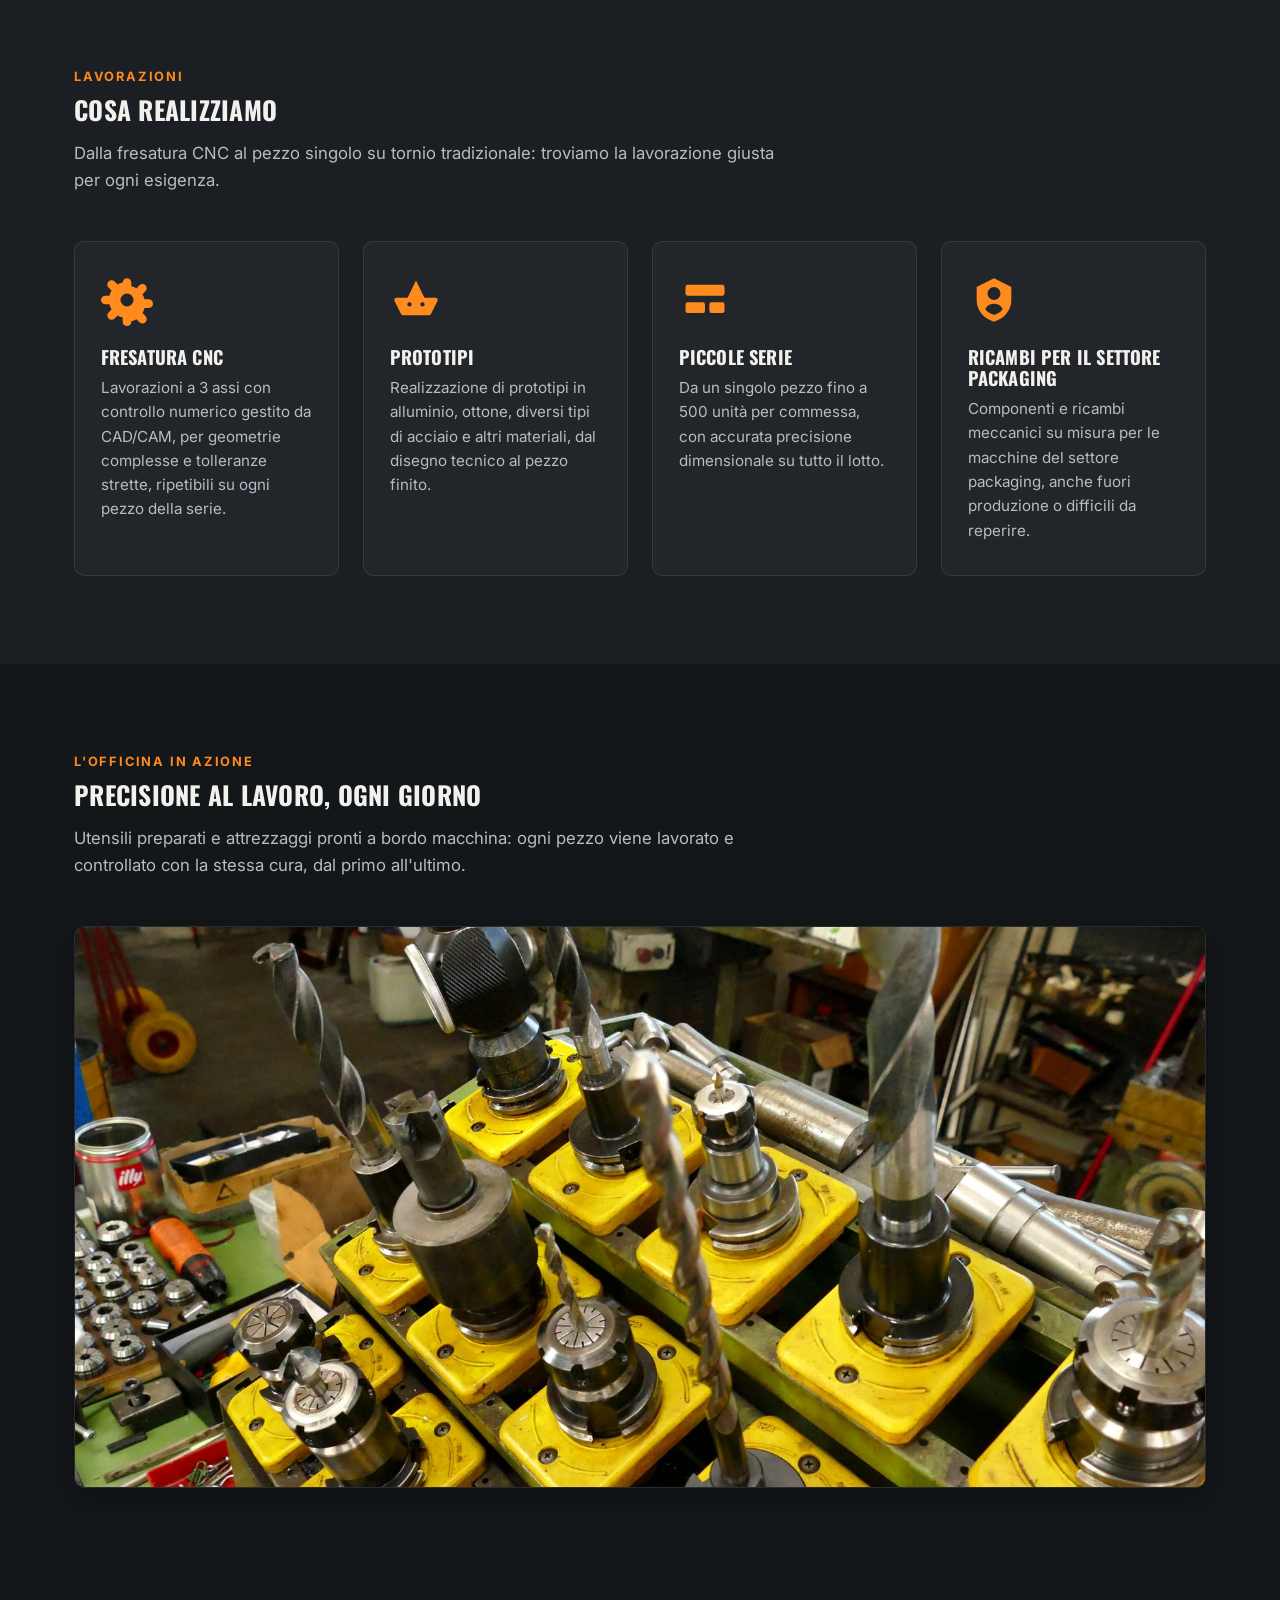
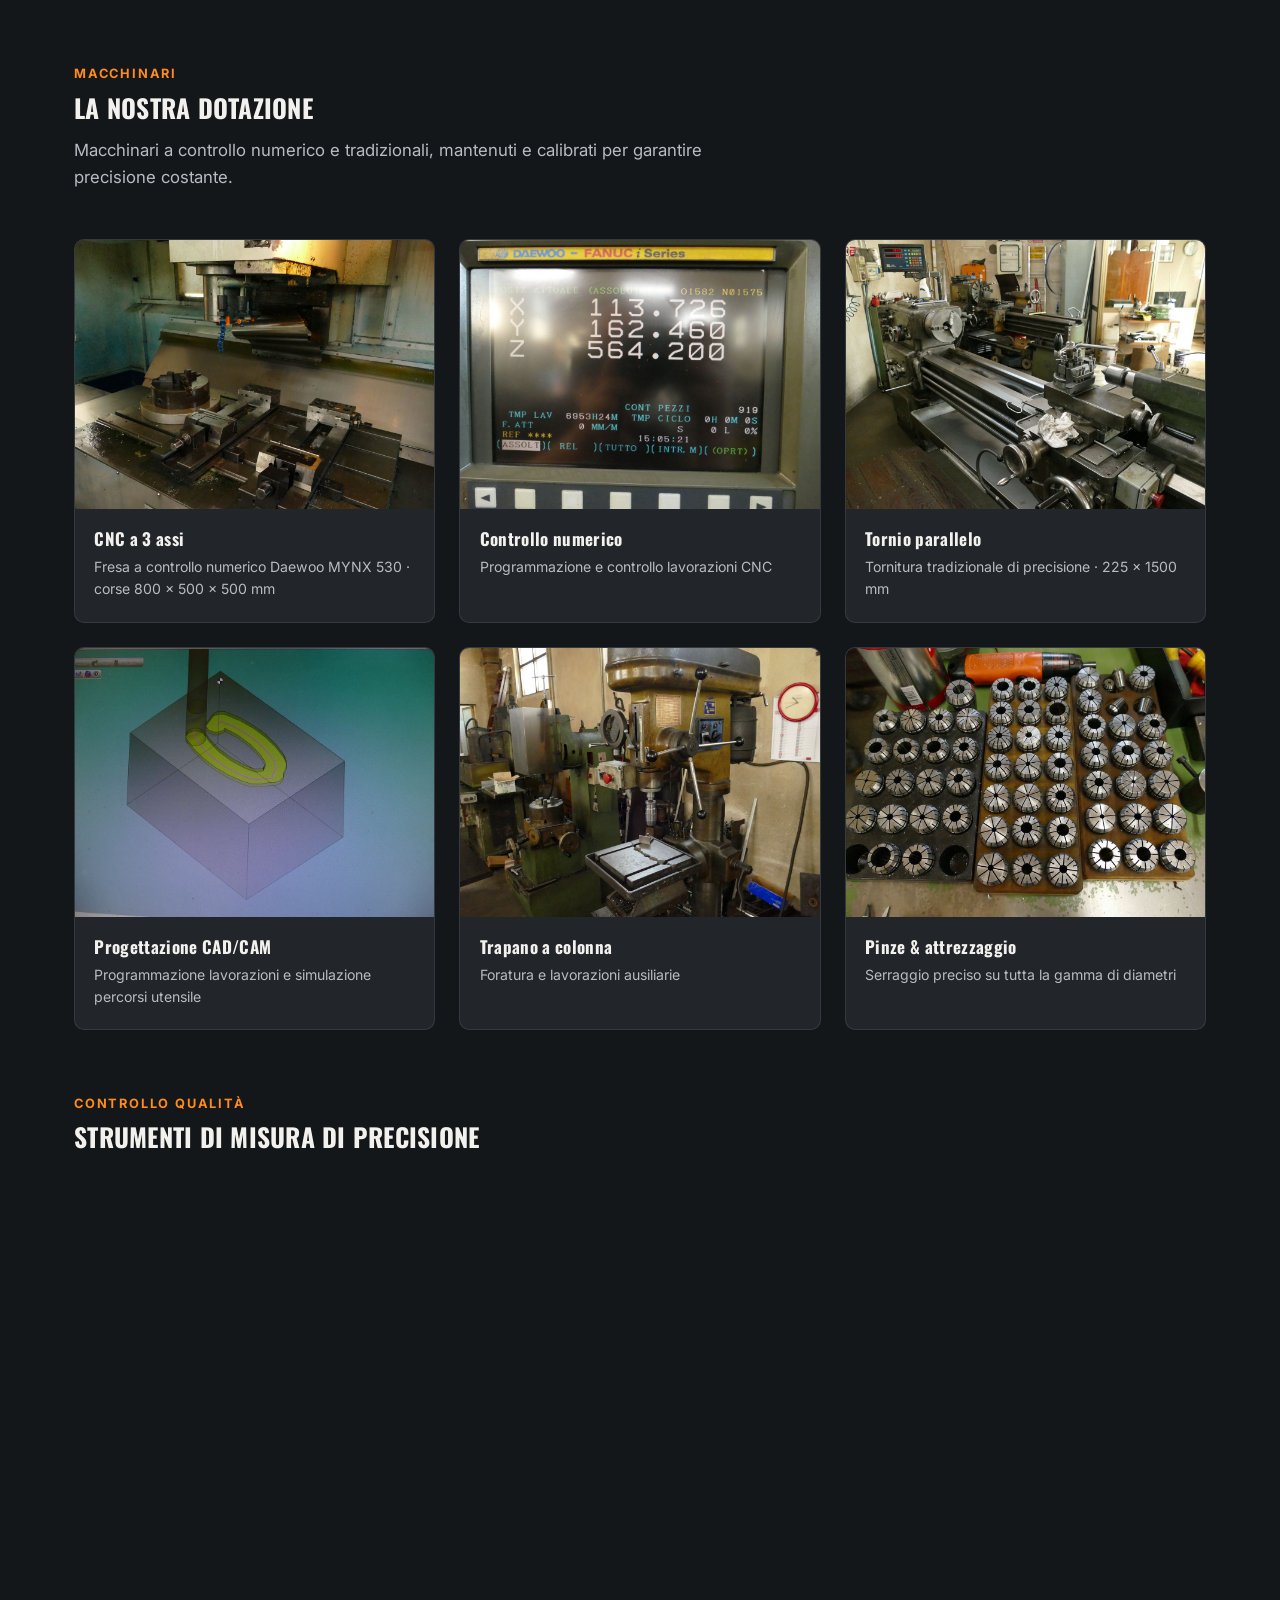
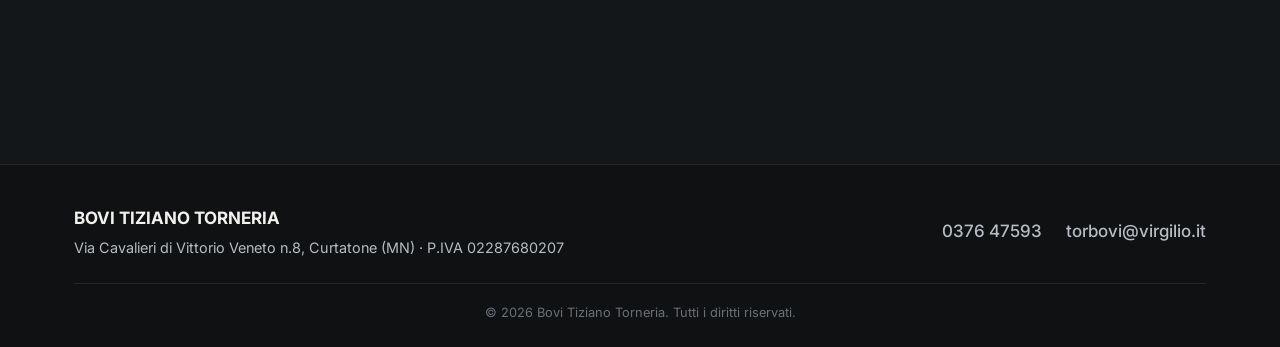
==== commit 14e332f2: "Cambia la foto di sfondo dell'hero La panoramica del capannone non convinceva il cliente nemmeno dop" ====
--- a/index.html
+++ b/index.html
@@ -195,8 +195,8 @@
           <figcaption><strong>Trapano a colonna</strong><span>Foratura e lavorazioni ausiliarie</span></figcaption>
         </figure>
         <figure class="machine-card">
-          <img src="images/macchinario-utensili-1.jpg" alt="Attrezzatura e portautensili per CNC" loading="lazy">
-          <figcaption><strong>Portautensili &amp; attrezzaggio</strong><span>Cambio utensile rapido, alta ripetibilità</span></figcaption>
+          <img src="images/macchinario-utensili-1.jpg" alt="Serie di pinze di serraggio per portautensili CNC" loading="lazy">
+          <figcaption><strong>Pinze &amp; attrezzaggio</strong><span>Serraggio preciso su tutta la gamma di diametri</span></figcaption>
         </figure>
       </div>
 
--- a/css/style.css
+++ b/css/style.css
@@ -268,6 +268,9 @@
   gap: 1rem;
   margin: 2rem 0 3rem;
 }
+/* I bottoni hanno gia' il loro sfondo pieno: l'ombra ereditata da .hero-content
+   sporcherebbe il testo scuro del CTA arancione. */
+.hero-actions .btn { text-shadow: none; }
 .hero-stats {
   display: flex;
   gap: 2.5rem;
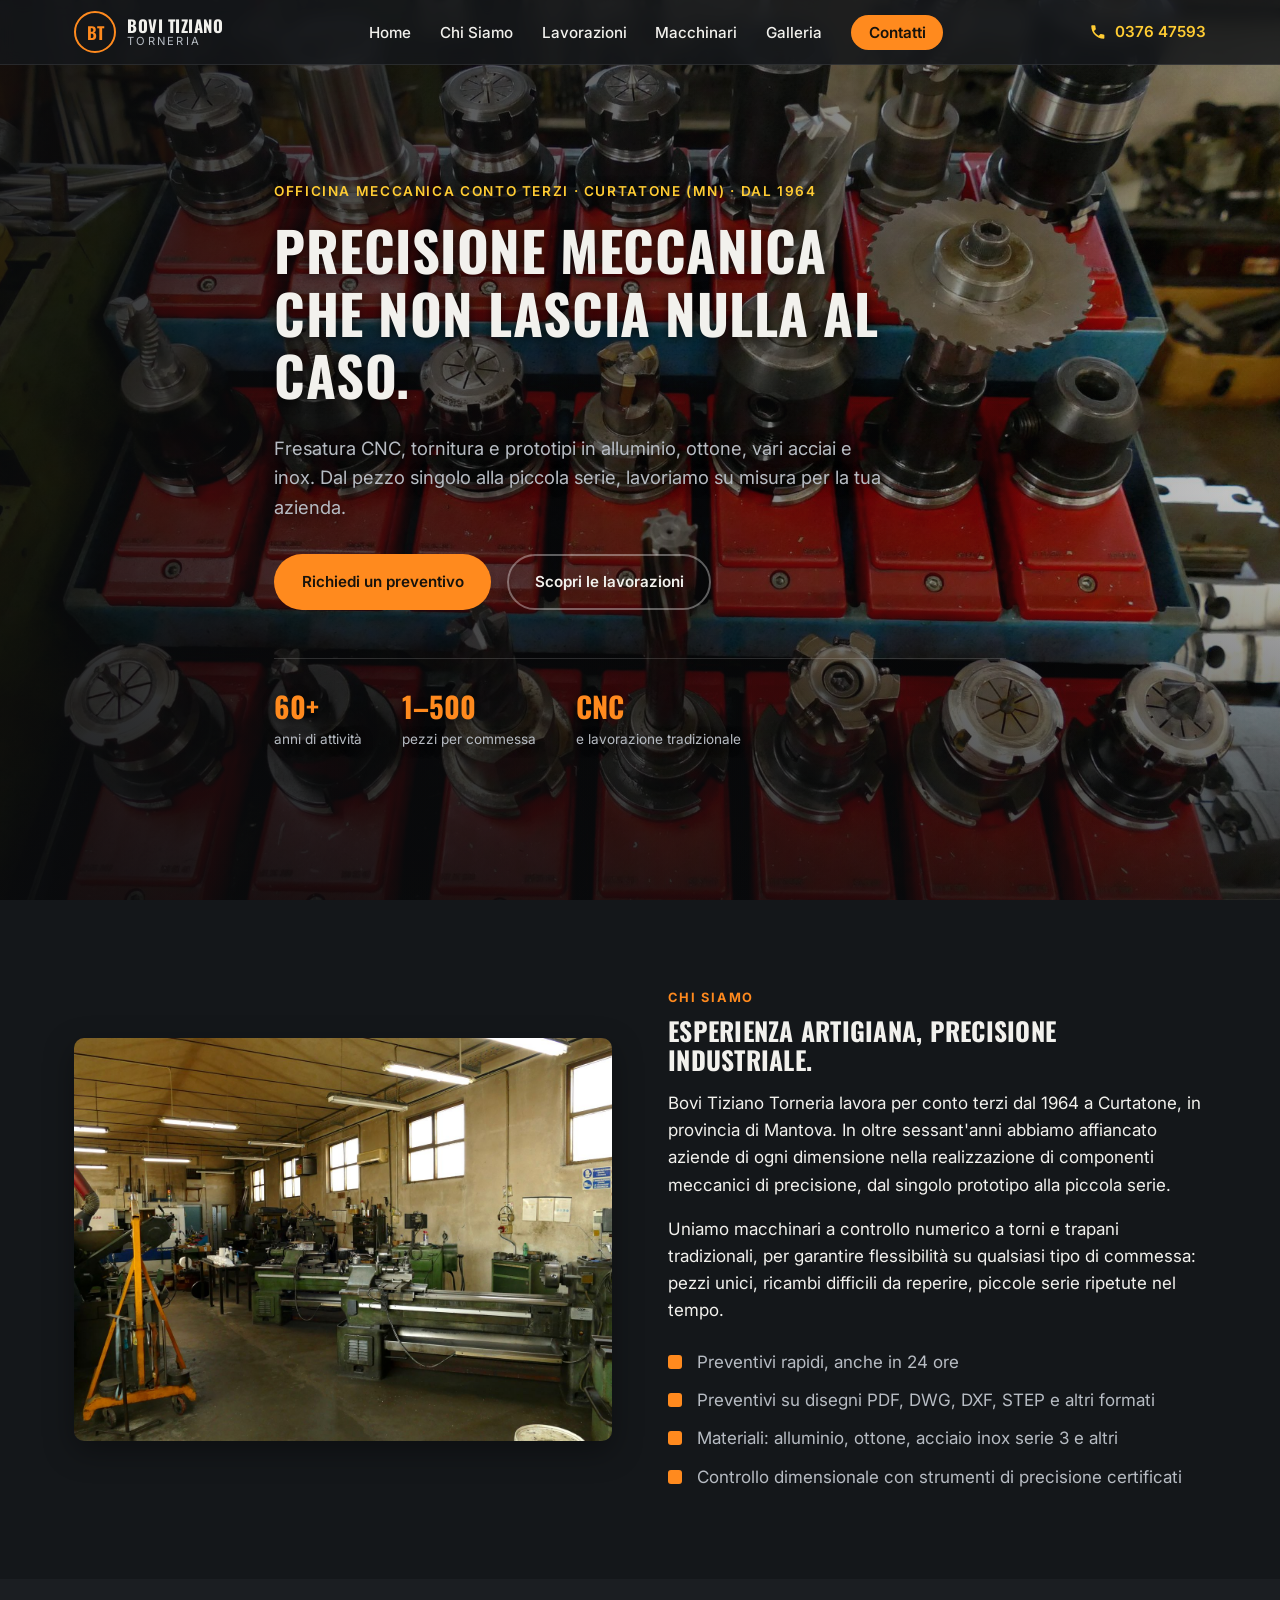
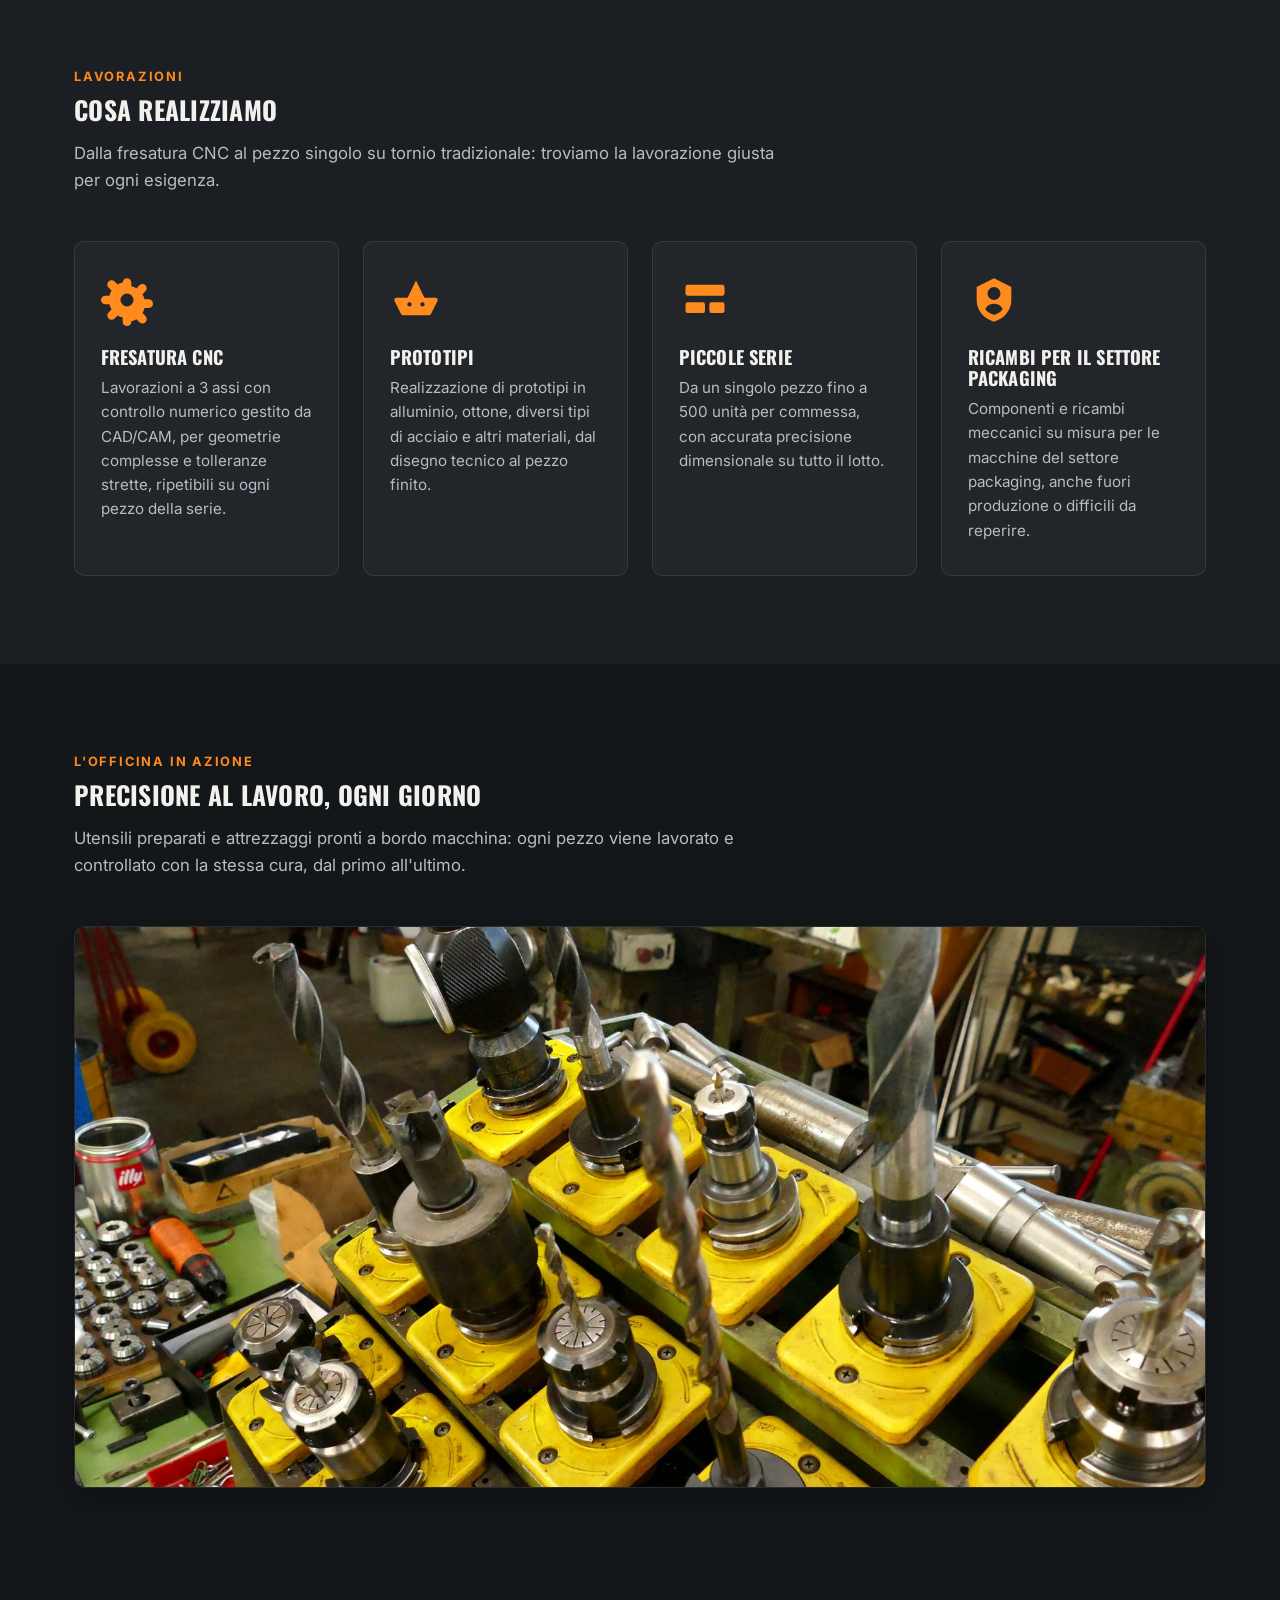
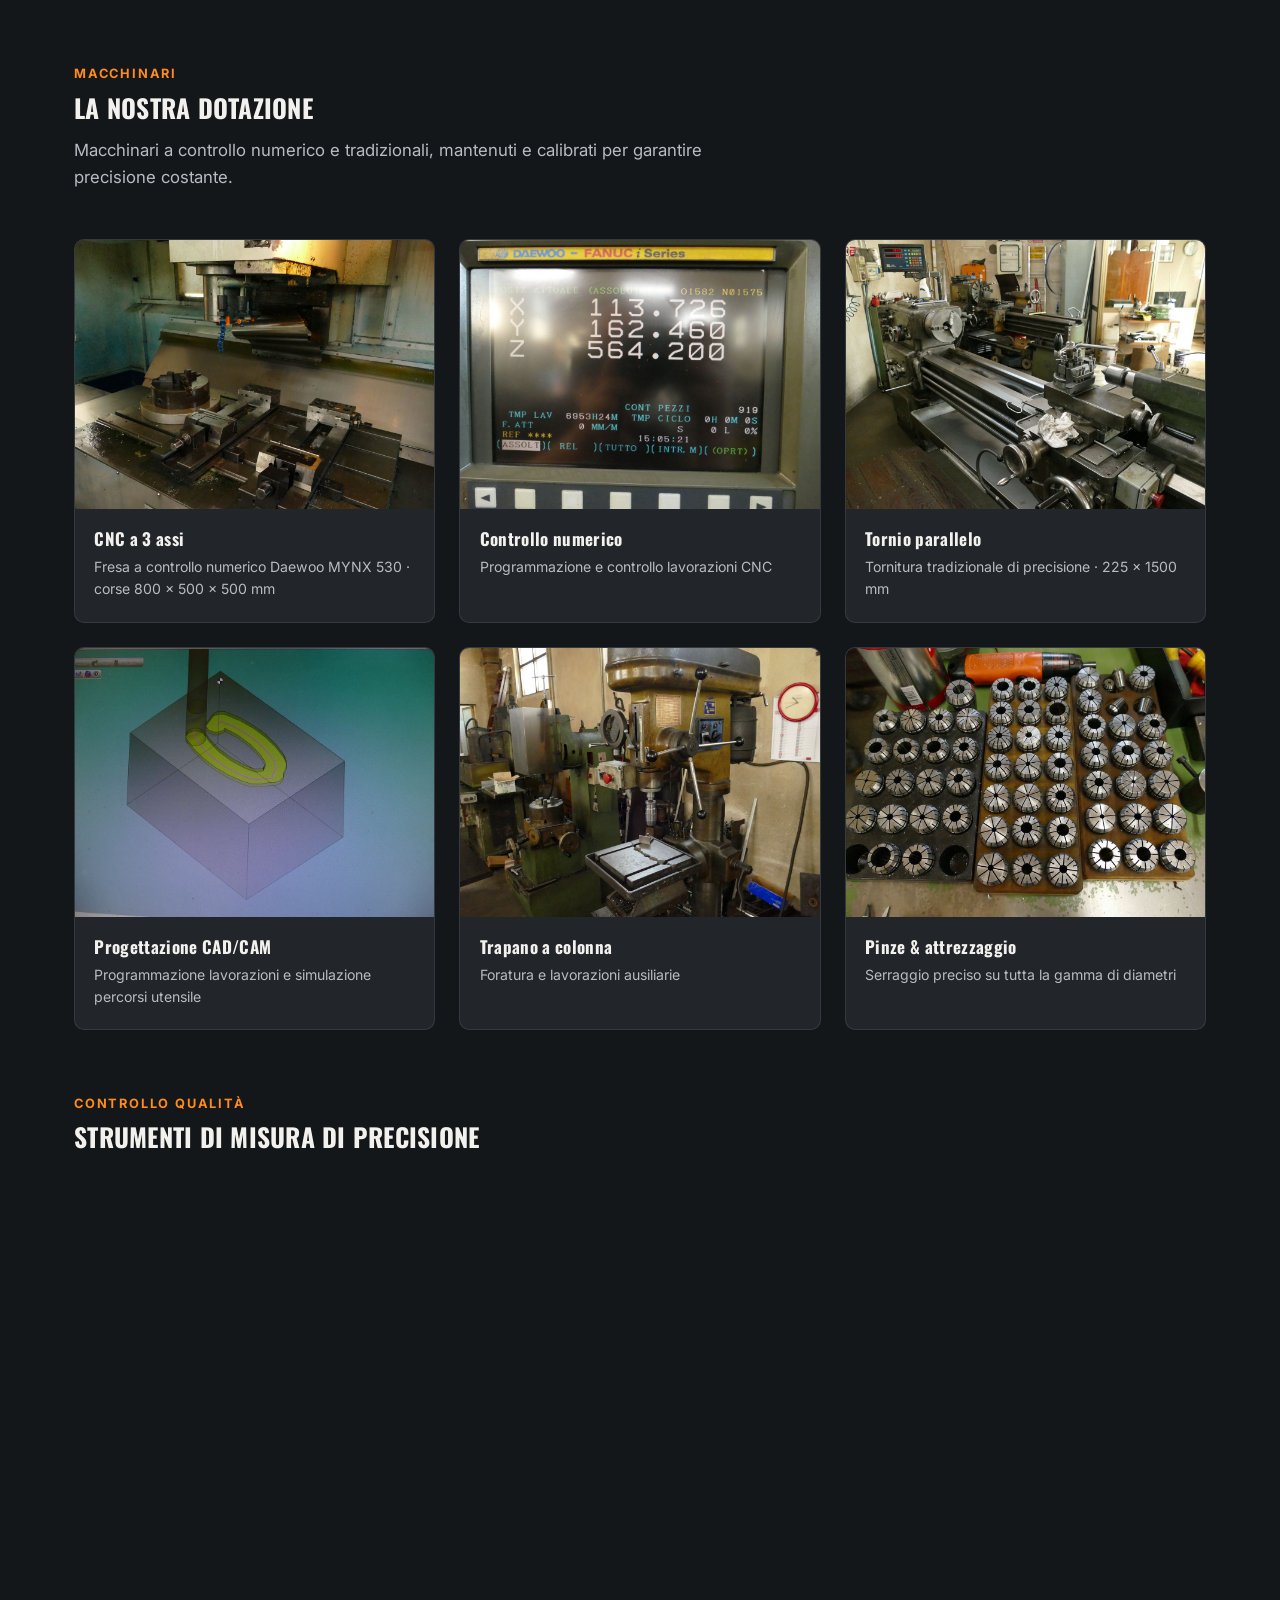
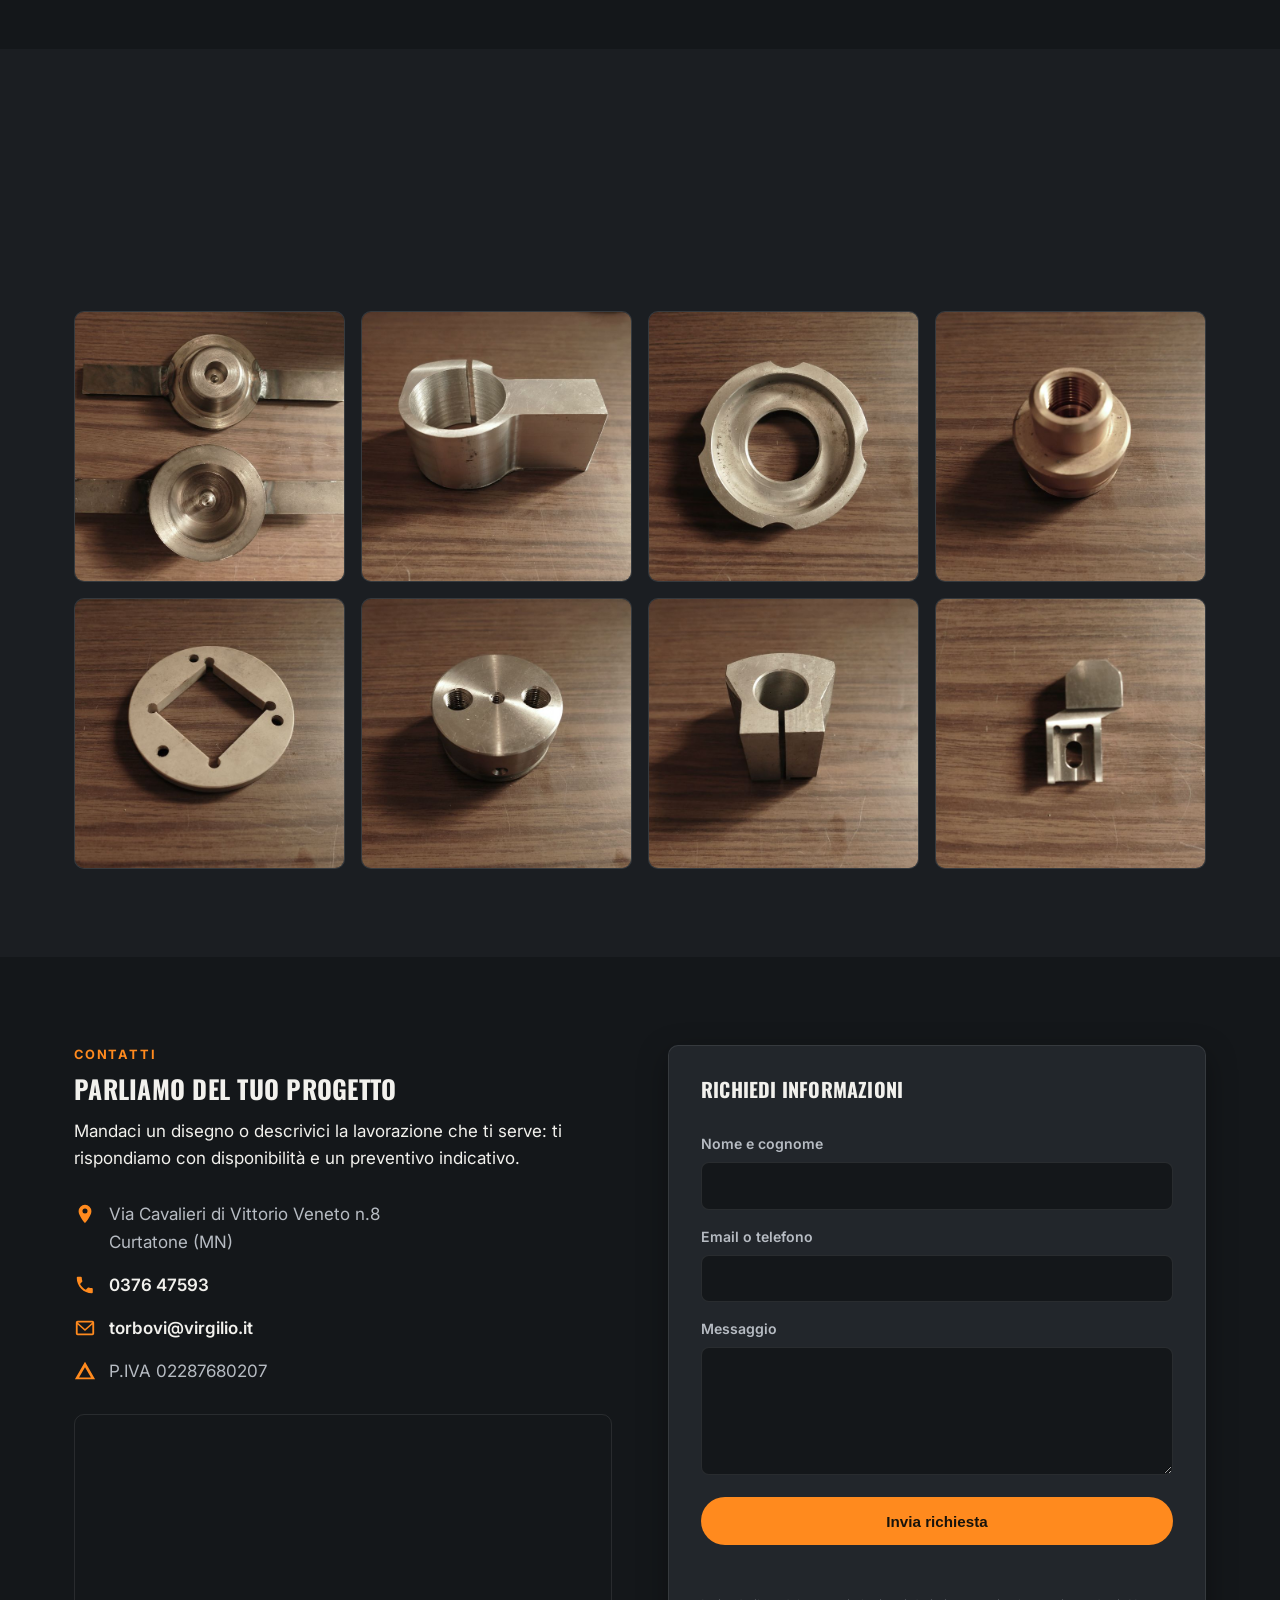
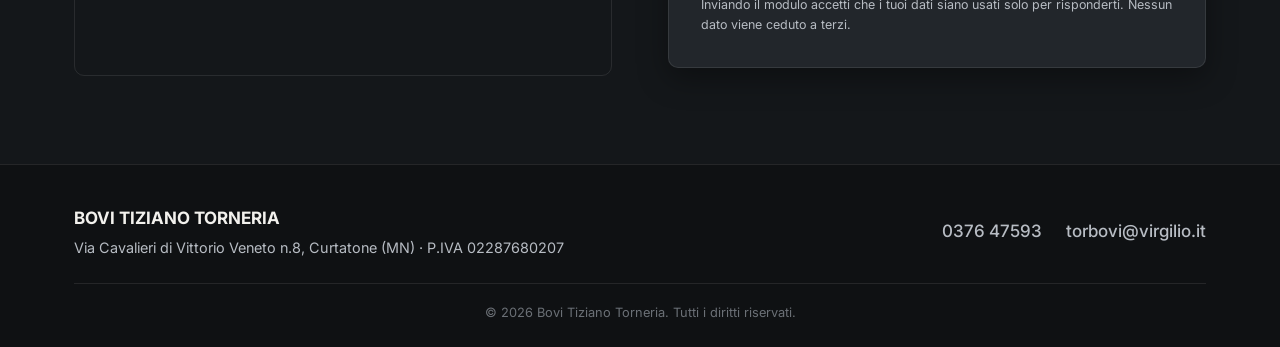
==== commit 599acac2: "Collega il form contatti a Web3Forms Inserisce la access key reale al posto del segnaposto, così le " ====
--- a/index.html
+++ b/index.html
@@ -285,7 +285,7 @@
       <div class="split-media reveal">
         <form id="contact-form" class="contact-form" novalidate>
           <!-- Configurazione invio email: vedi README.md, sezione 2 -->
-          <input type="hidden" name="access_key" value="WEB3FORMS_ACCESS_KEY_QUI">
+          <input type="hidden" name="access_key" value="9c86e609-0ef0-4c03-8463-6ada2157b4fb">
           <input type="hidden" name="subject" value="Nuova richiesta dal sito Bovi Tiziano Torneria">
           <input type="checkbox" name="botcheck" class="hp-field" tabindex="-1" autocomplete="off">
 
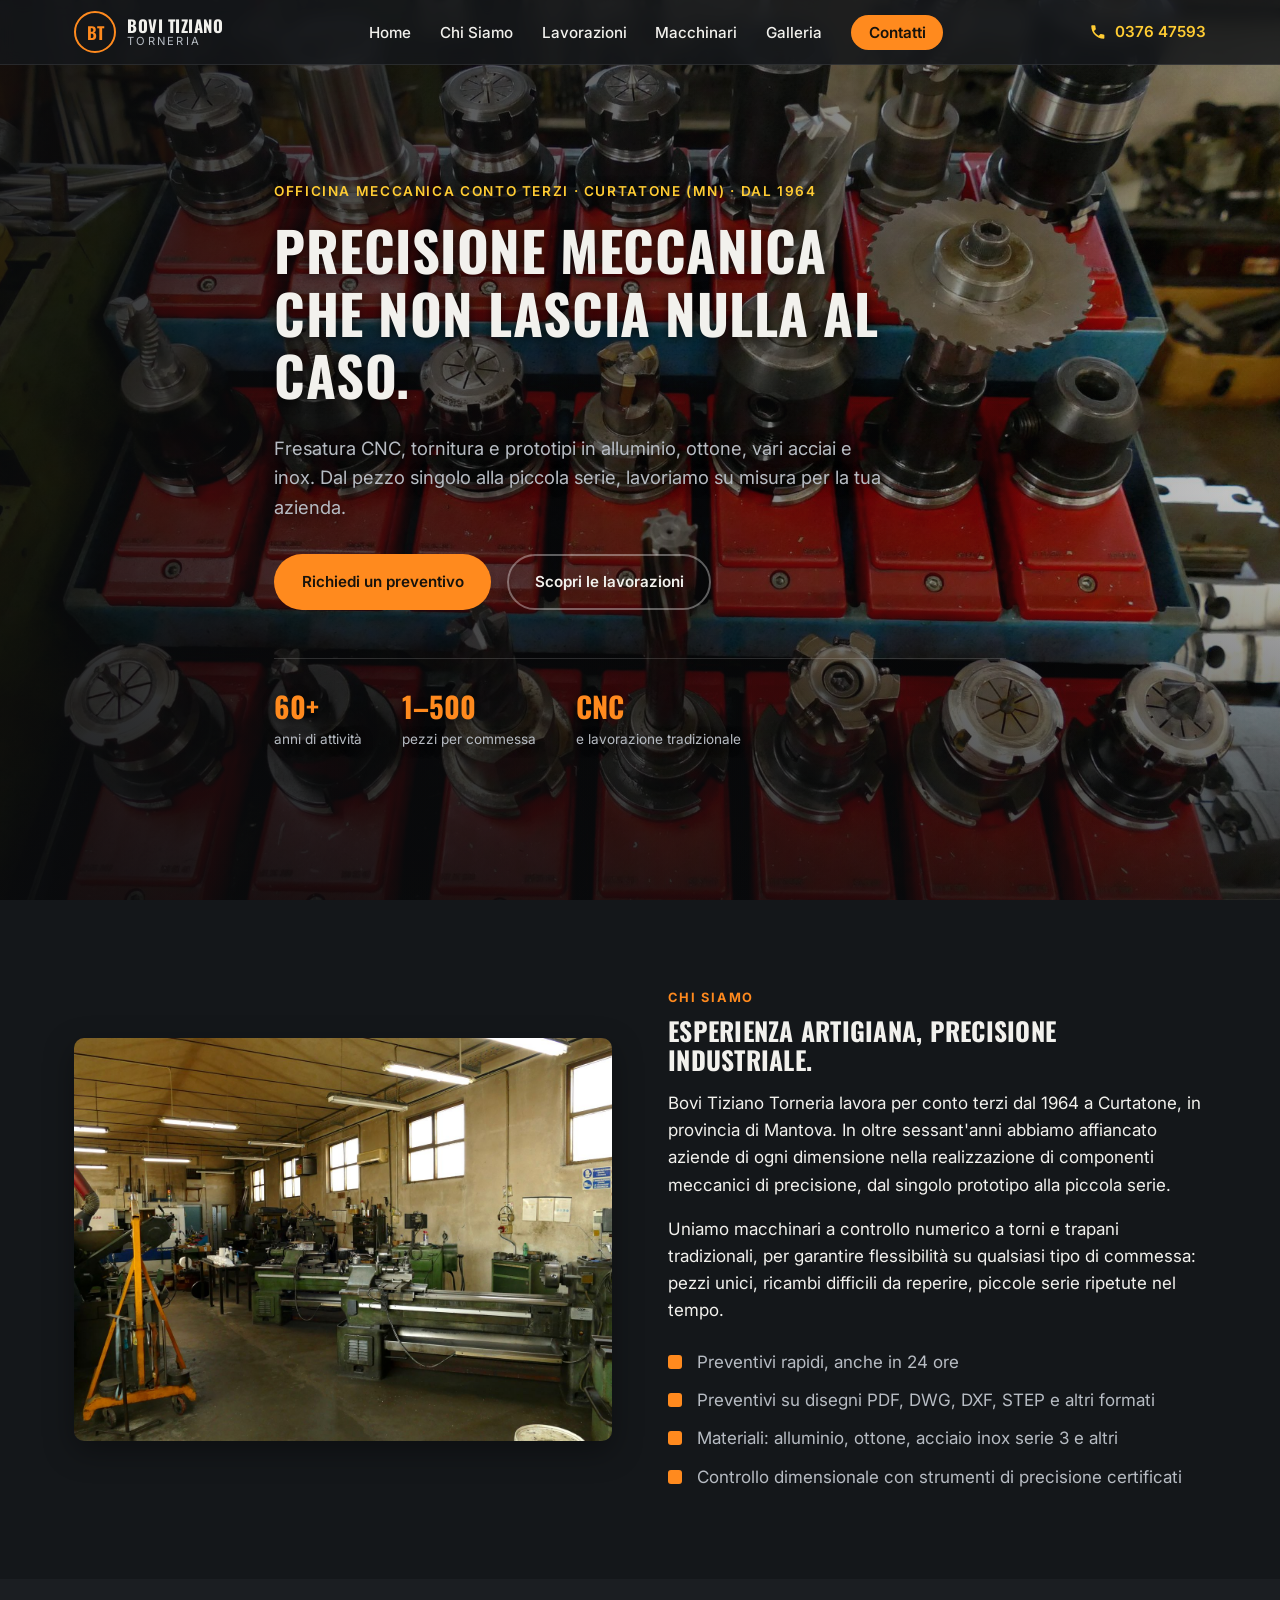
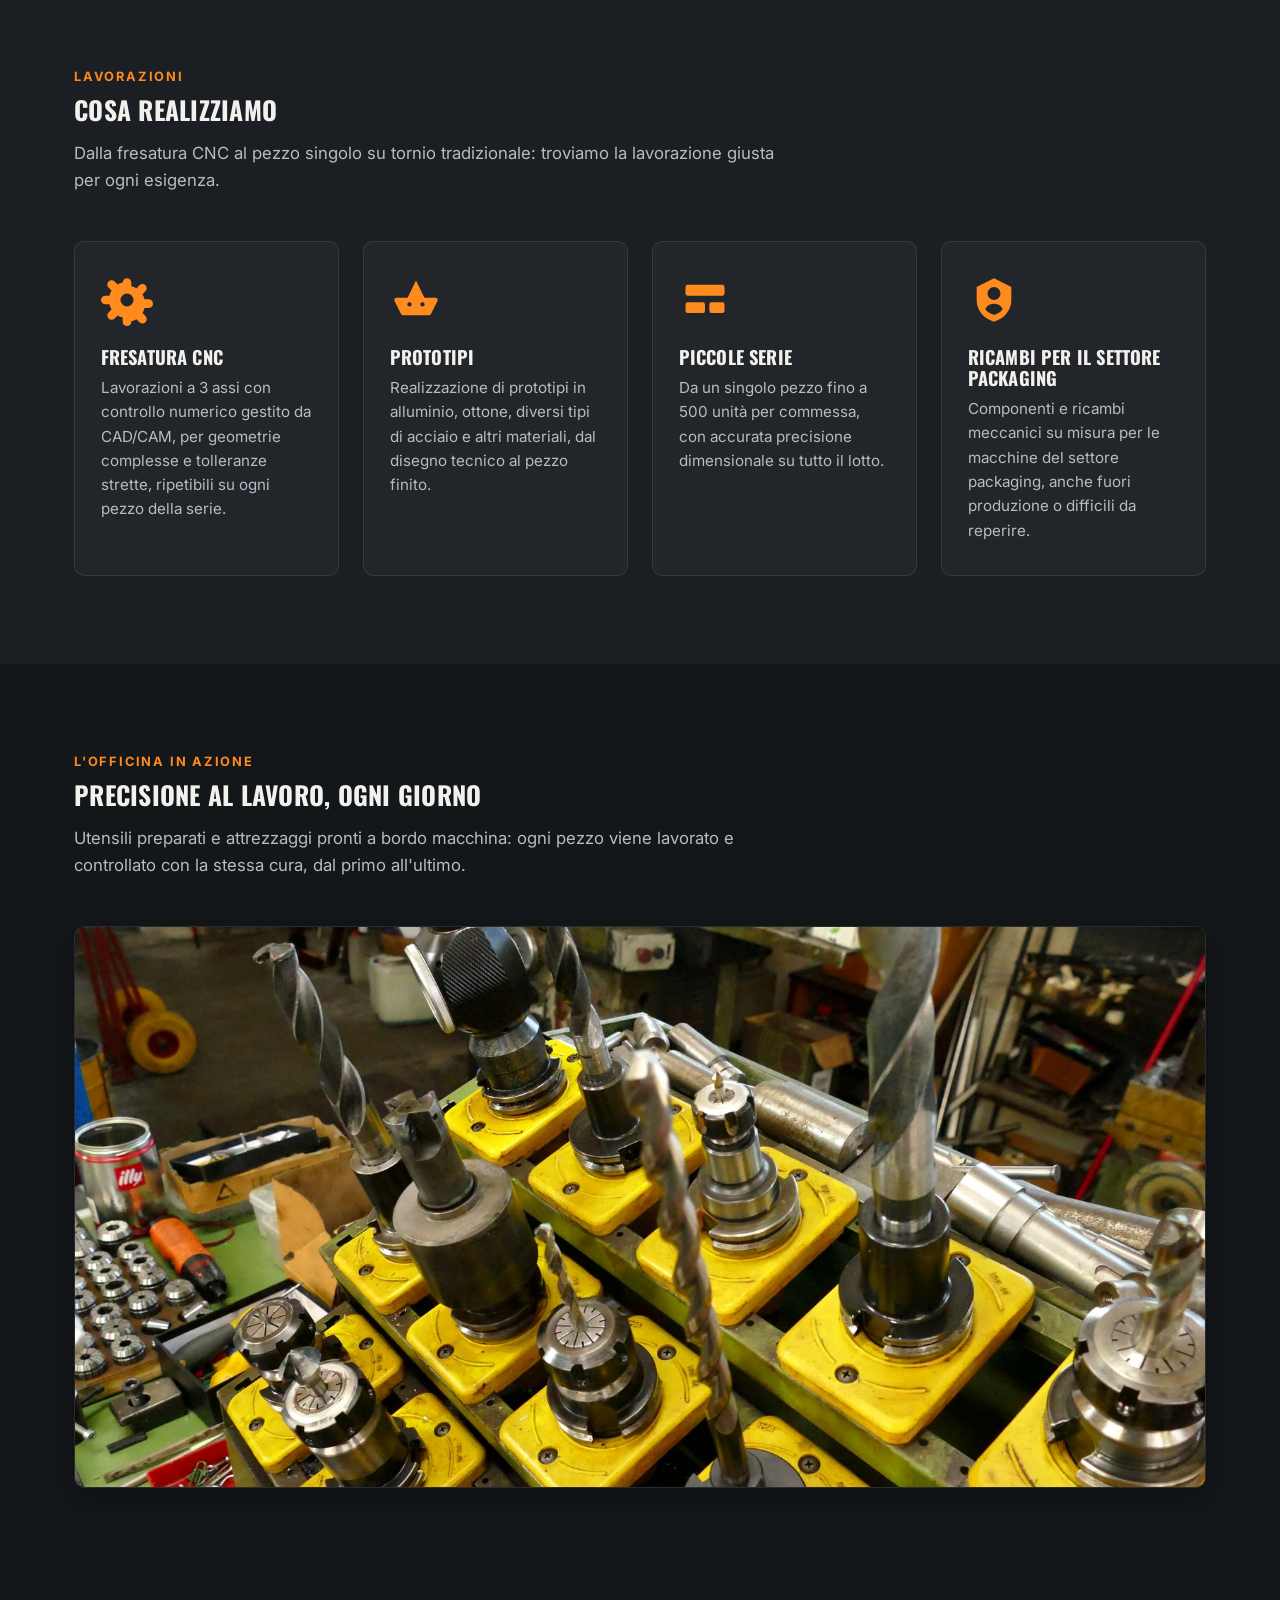
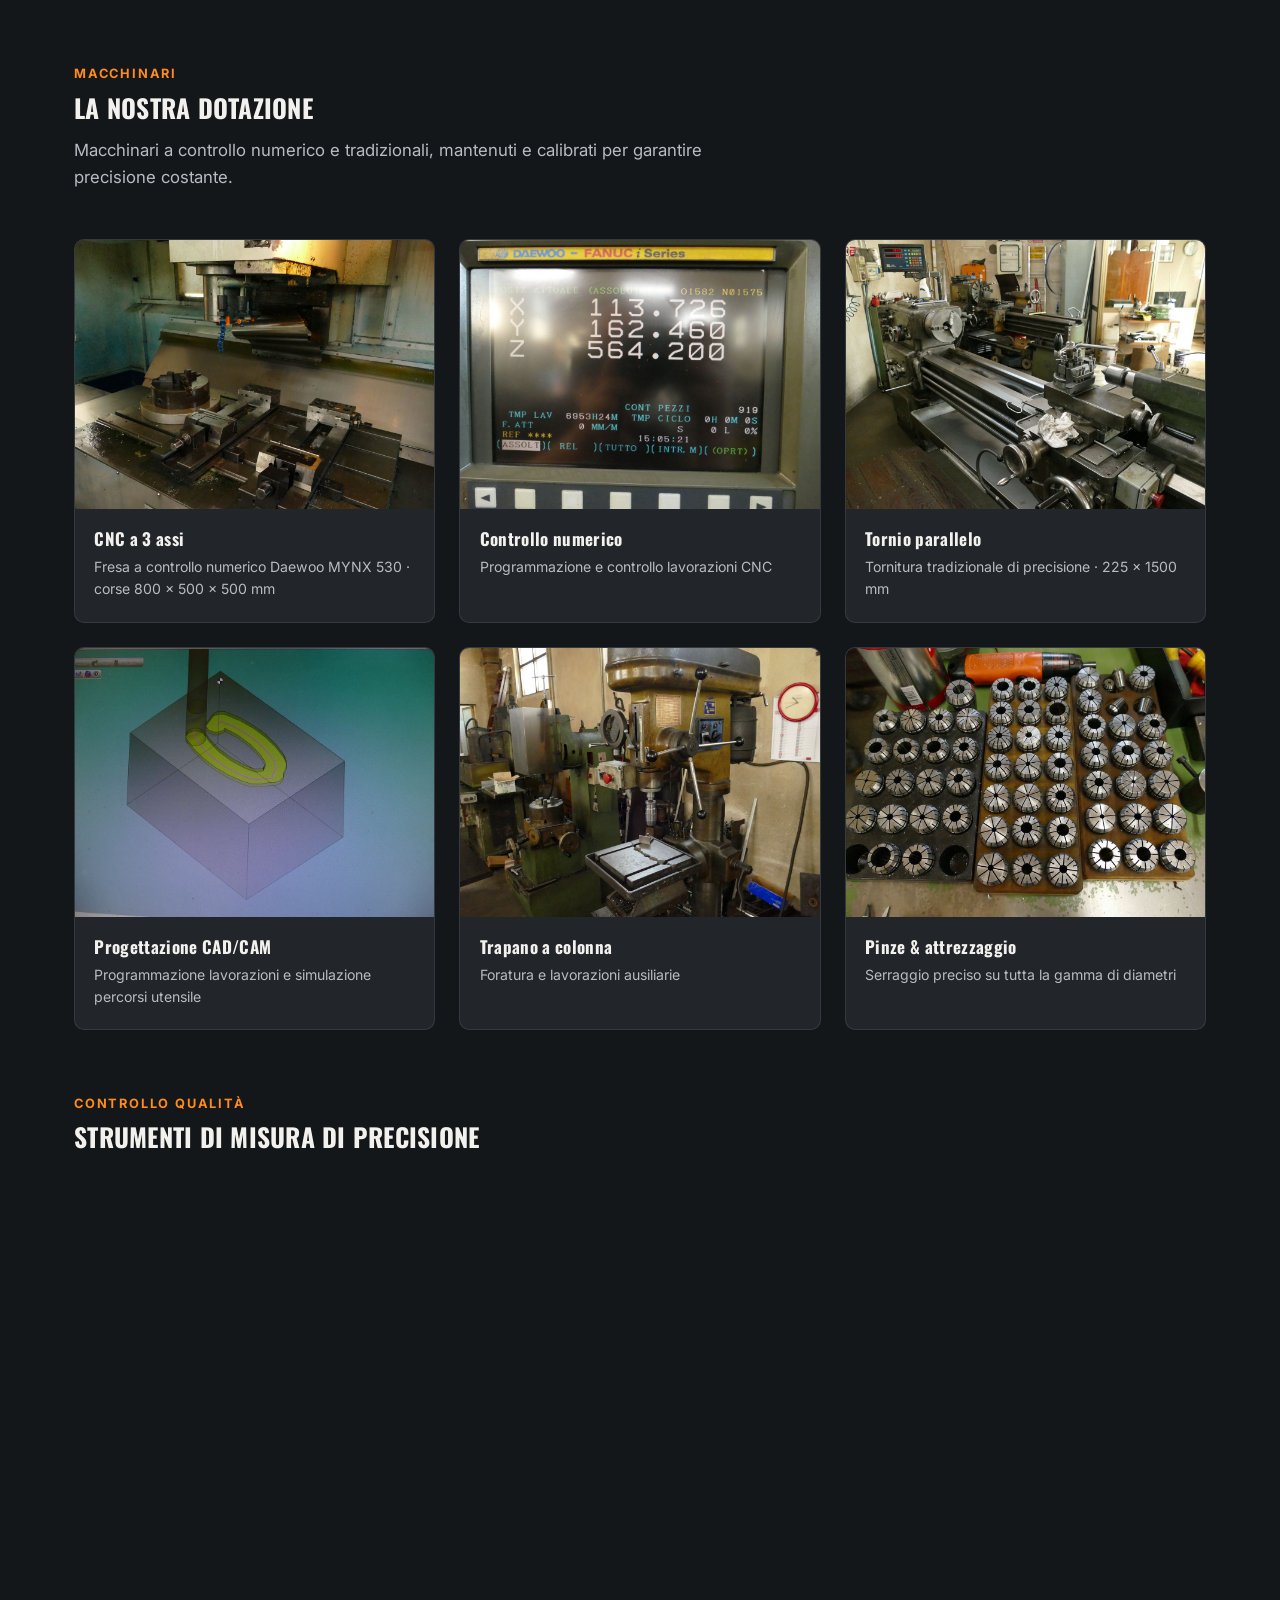
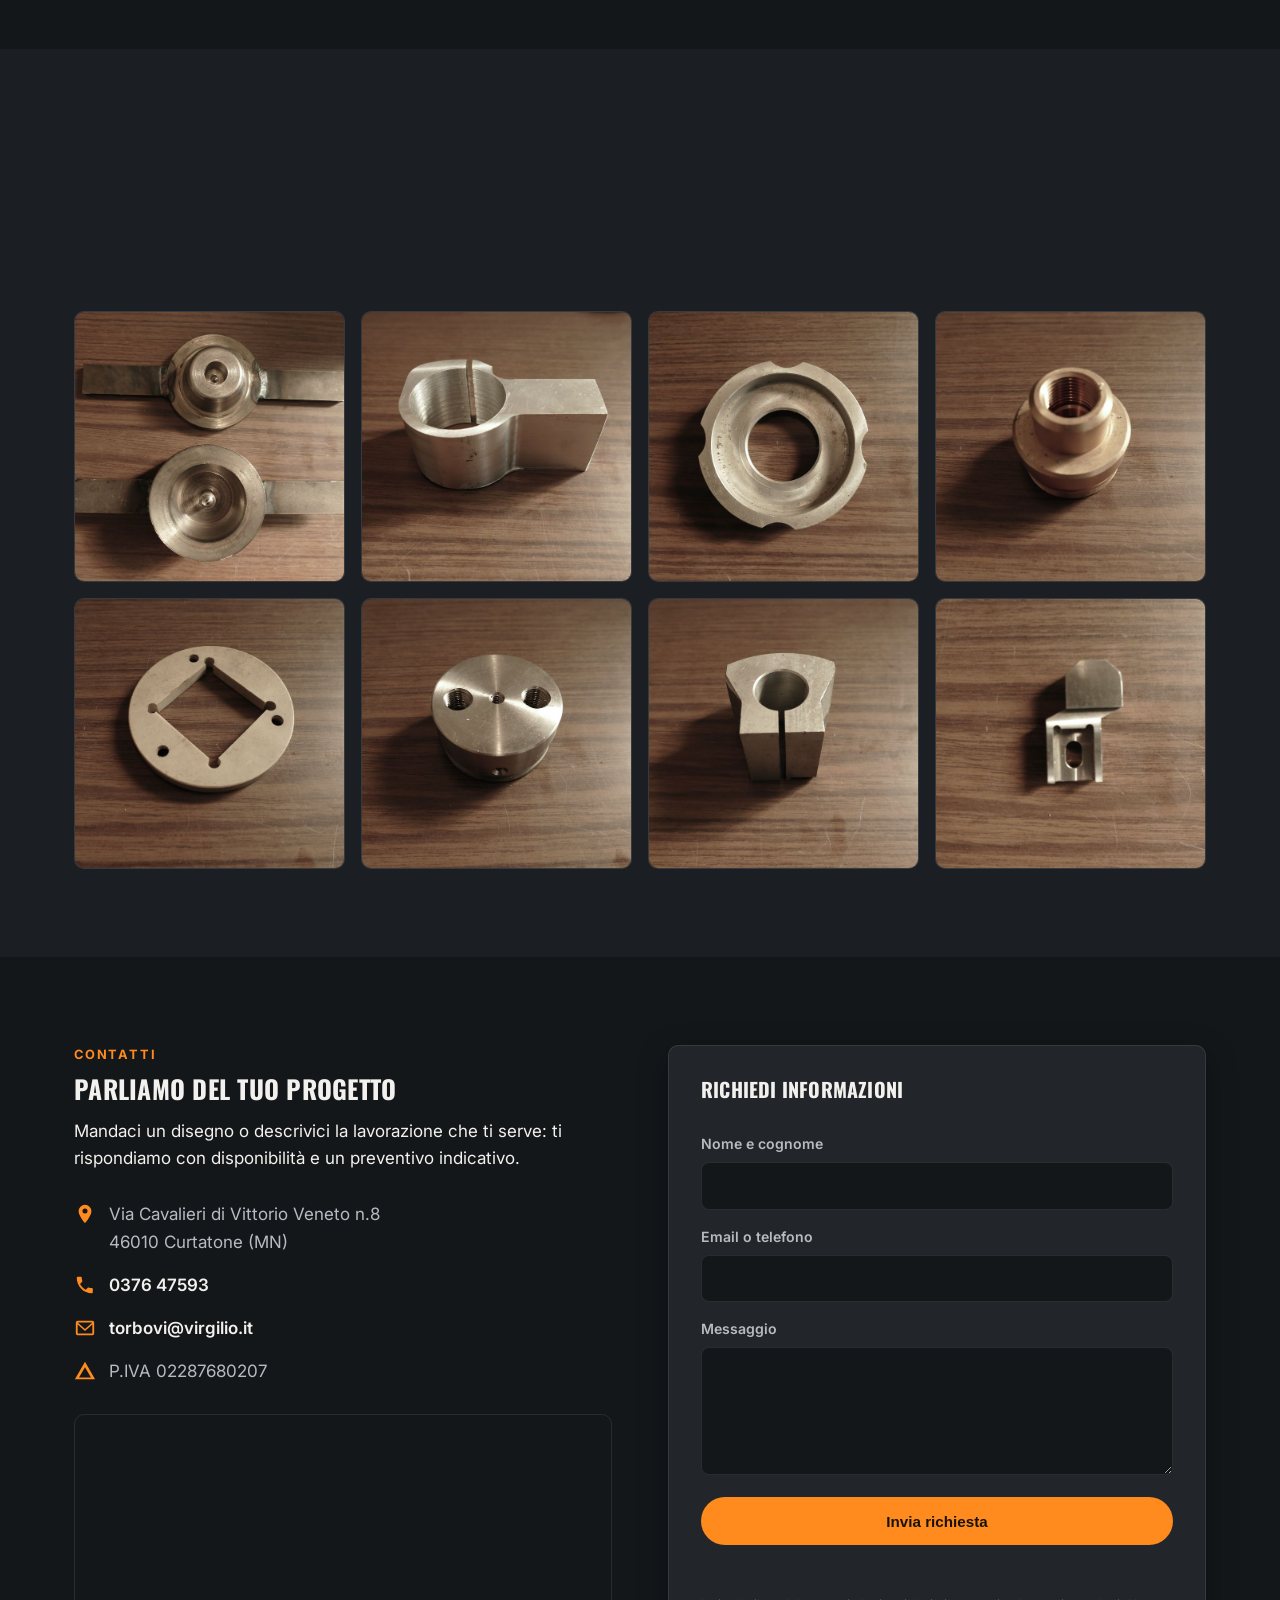
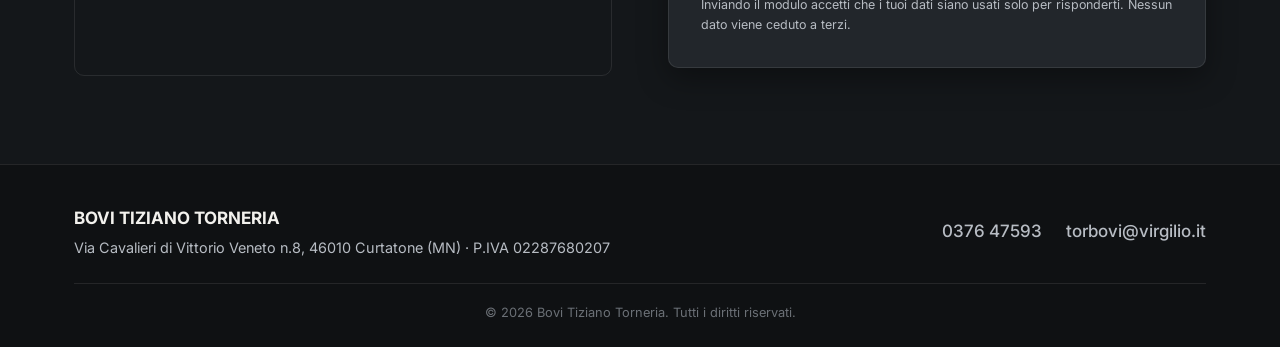
==== commit ef135bd1: "Aggiunge l'anteprima per i link condivisi e il CAP nell'indirizzo Quando il link del sito veniva man" ====
--- a/index.html
+++ b/index.html
@@ -5,6 +5,26 @@
 <meta name="viewport" content="width=device-width, initial-scale=1.0">
 <title>Bovi Tiziano Torneria — Lavorazioni meccaniche di precisione conto terzi | Curtatone (MN)</title>
 <meta name="description" content="Officina meccanica conto terzi a Curtatone (MN): fresatura CNC, prototipi in alluminio, ottone, vari acciai e inox, piccole serie da 1 a 500 pezzi, ricambi per il settore packaging. Dal 1964.">
+<link rel="canonical" href="https://www.torneriabovi.it/">
+
+<!-- Anteprima quando il link viene condiviso (WhatsApp, Facebook, LinkedIn, Telegram).
+     L'immagine si rigenera con: python scripts/make_og_image.py -->
+<meta property="og:type" content="website">
+<meta property="og:site_name" content="Bovi Tiziano Torneria">
+<meta property="og:locale" content="it_IT">
+<meta property="og:url" content="https://www.torneriabovi.it/">
+<meta property="og:title" content="Bovi Tiziano Torneria — Lavorazioni meccaniche di precisione">
+<meta property="og:description" content="Officina meccanica conto terzi a Curtatone (MN) dal 1964: fresatura CNC, prototipi, piccole serie da 1 a 500 pezzi. Preventivi in 24 ore. Tel. 0376 47593">
+<meta property="og:image" content="https://www.torneriabovi.it/images/og-cover.jpg">
+<meta property="og:image:type" content="image/jpeg">
+<meta property="og:image:width" content="1200">
+<meta property="og:image:height" content="630">
+<meta property="og:image:alt" content="Utensili e portautensili per fresatura CNC nell'officina Bovi Tiziano Torneria">
+<meta name="twitter:card" content="summary_large_image">
+<meta name="twitter:title" content="Bovi Tiziano Torneria — Lavorazioni meccaniche di precisione">
+<meta name="twitter:description" content="Officina meccanica conto terzi a Curtatone (MN) dal 1964: fresatura CNC, prototipi, piccole serie da 1 a 500 pezzi. Preventivi in 24 ore.">
+<meta name="twitter:image" content="https://www.torneriabovi.it/images/og-cover.jpg">
+
 <link rel="icon" href="data:image/svg+xml,%3Csvg xmlns='http://www.w3.org/2000/svg' viewBox='0 0 100 100'%3E%3Ccircle cx='50' cy='50' r='46' fill='%231a1d21'/%3E%3Ccircle cx='50' cy='50' r='46' fill='none' stroke='%23ff8a00' stroke-width='6'/%3E%3Ccircle cx='50' cy='50' r='16' fill='none' stroke='%23ff8a00' stroke-width='7'/%3E%3C/svg%3E">
 <link rel="preconnect" href="https://fonts.googleapis.com">
 <link rel="preconnect" href="https://fonts.gstatic.com" crossorigin>
@@ -256,7 +276,7 @@
         <ul class="contact-list">
           <li>
             <svg viewBox="0 0 24 24" width="22" height="22" aria-hidden="true"><path fill="currentColor" d="M12 2a7 7 0 0 0-7 7c0 5.2 7 13 7 13s7-7.8 7-13a7 7 0 0 0-7-7zm0 9.5A2.5 2.5 0 1 1 12 6a2.5 2.5 0 0 1 0 5.5z"/></svg>
-            <span>Via Cavalieri di Vittorio Veneto n.8<br>Curtatone (MN)</span>
+            <span>Via Cavalieri di Vittorio Veneto n.8<br>46010 Curtatone (MN)</span>
           </li>
           <li>
             <svg viewBox="0 0 24 24" width="22" height="22" aria-hidden="true"><path fill="currentColor" d="M6.6 10.8c1.4 2.7 3.6 4.9 6.3 6.3l2.1-2.1c.3-.3.7-.4 1-.2 1.1.4 2.3.6 3.5.6.6 0 1 .4 1 1V20c0 .6-.4 1-1 1C10.6 21 3 13.4 3 4c0-.6.4-1 1-1h3.5c.6 0 1 .4 1 1 0 1.2.2 2.4.6 3.5.1.4 0 .8-.2 1L6.6 10.8z"/></svg>
@@ -275,7 +295,7 @@
         <div class="map-embed">
           <iframe
             title="Mappa: Bovi Tiziano Torneria, Curtatone (MN)"
-            src="https://www.google.com/maps?q=Via+Cavalieri+di+Vittorio+Veneto+8,+Curtatone+MN&output=embed"
+            src="https://www.google.com/maps?q=Via+Cavalieri+di+Vittorio+Veneto+8,+46010+Curtatone+MN&output=embed"
             loading="lazy"
             referrerpolicy="no-referrer-when-downgrade">
           </iframe>
@@ -316,7 +336,7 @@
   <div class="container footer-inner">
     <div>
       <strong>BOVI TIZIANO TORNERIA</strong>
-      <p>Via Cavalieri di Vittorio Veneto n.8, Curtatone (MN) &middot; P.IVA 02287680207</p>
+      <p>Via Cavalieri di Vittorio Veneto n.8, 46010 Curtatone (MN) &middot; P.IVA 02287680207</p>
     </div>
     <div class="footer-links">
       <a href="tel:+39037647593">0376 47593</a>
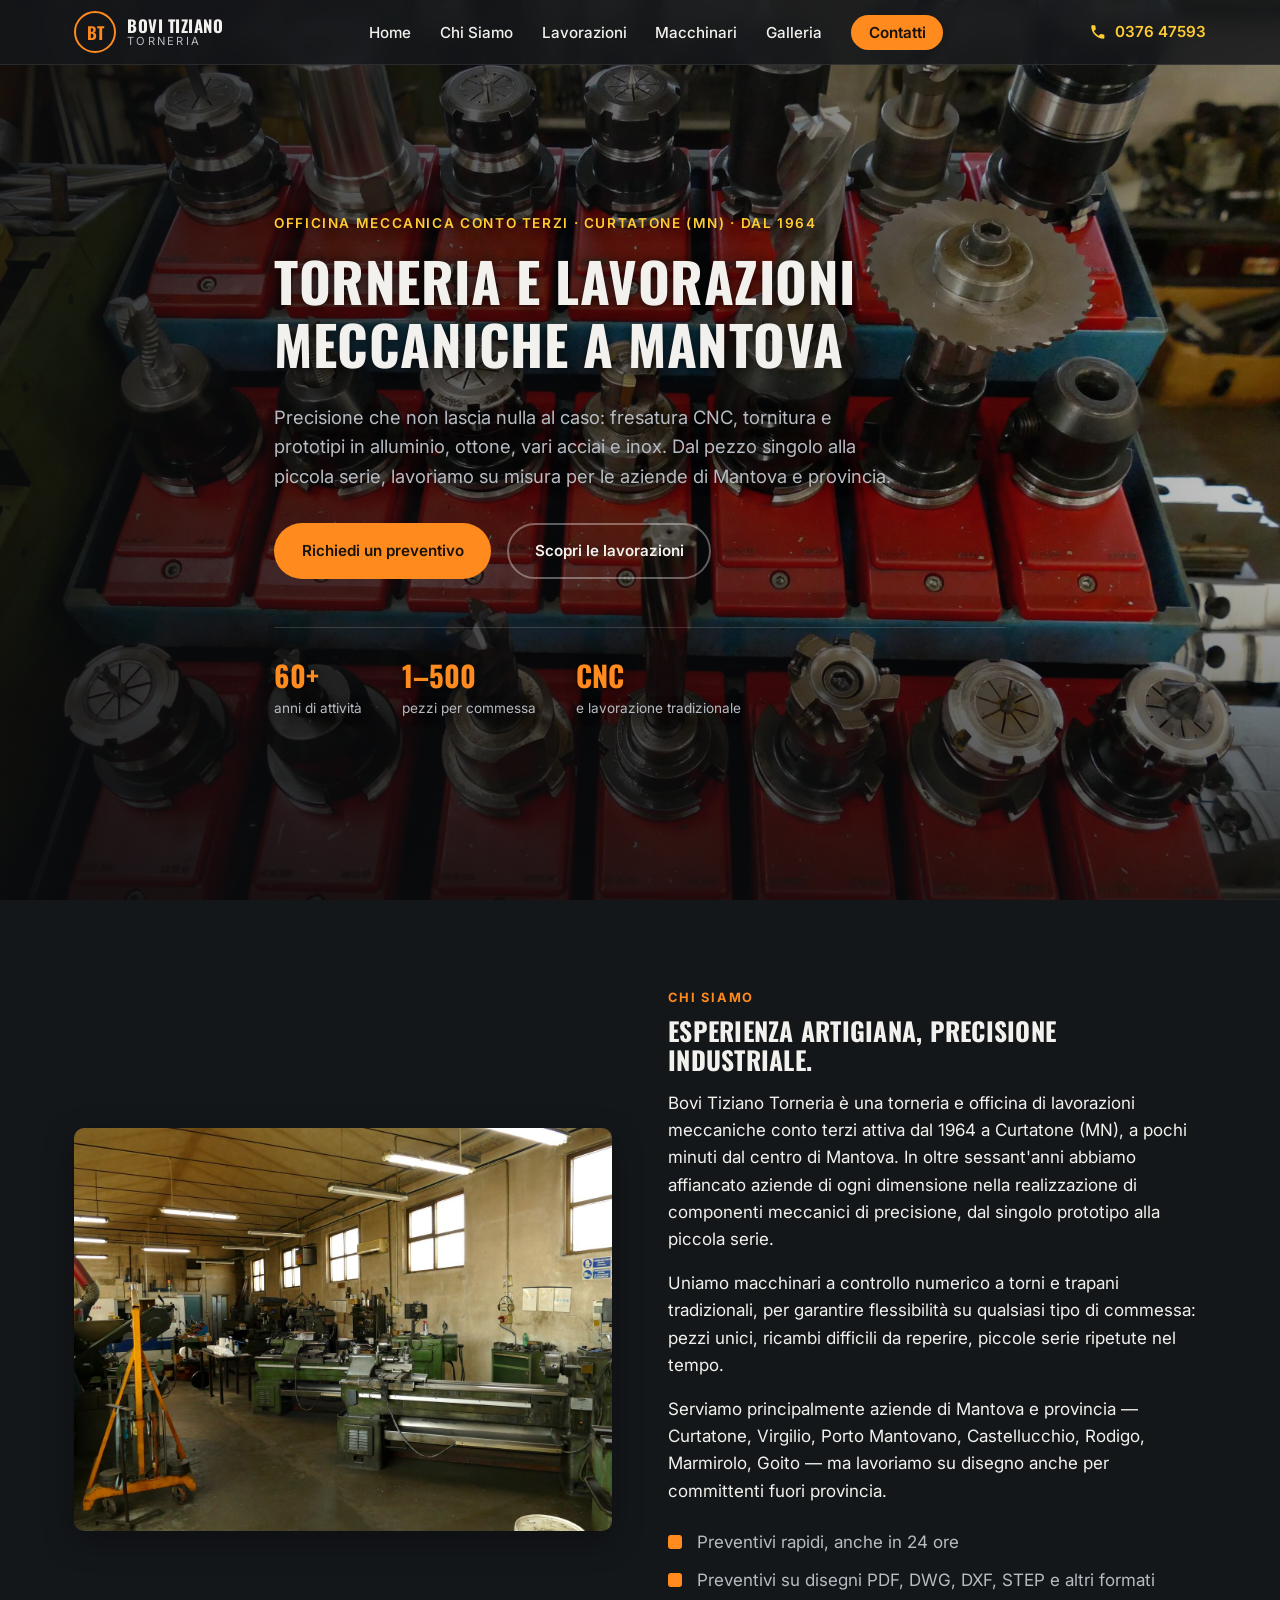
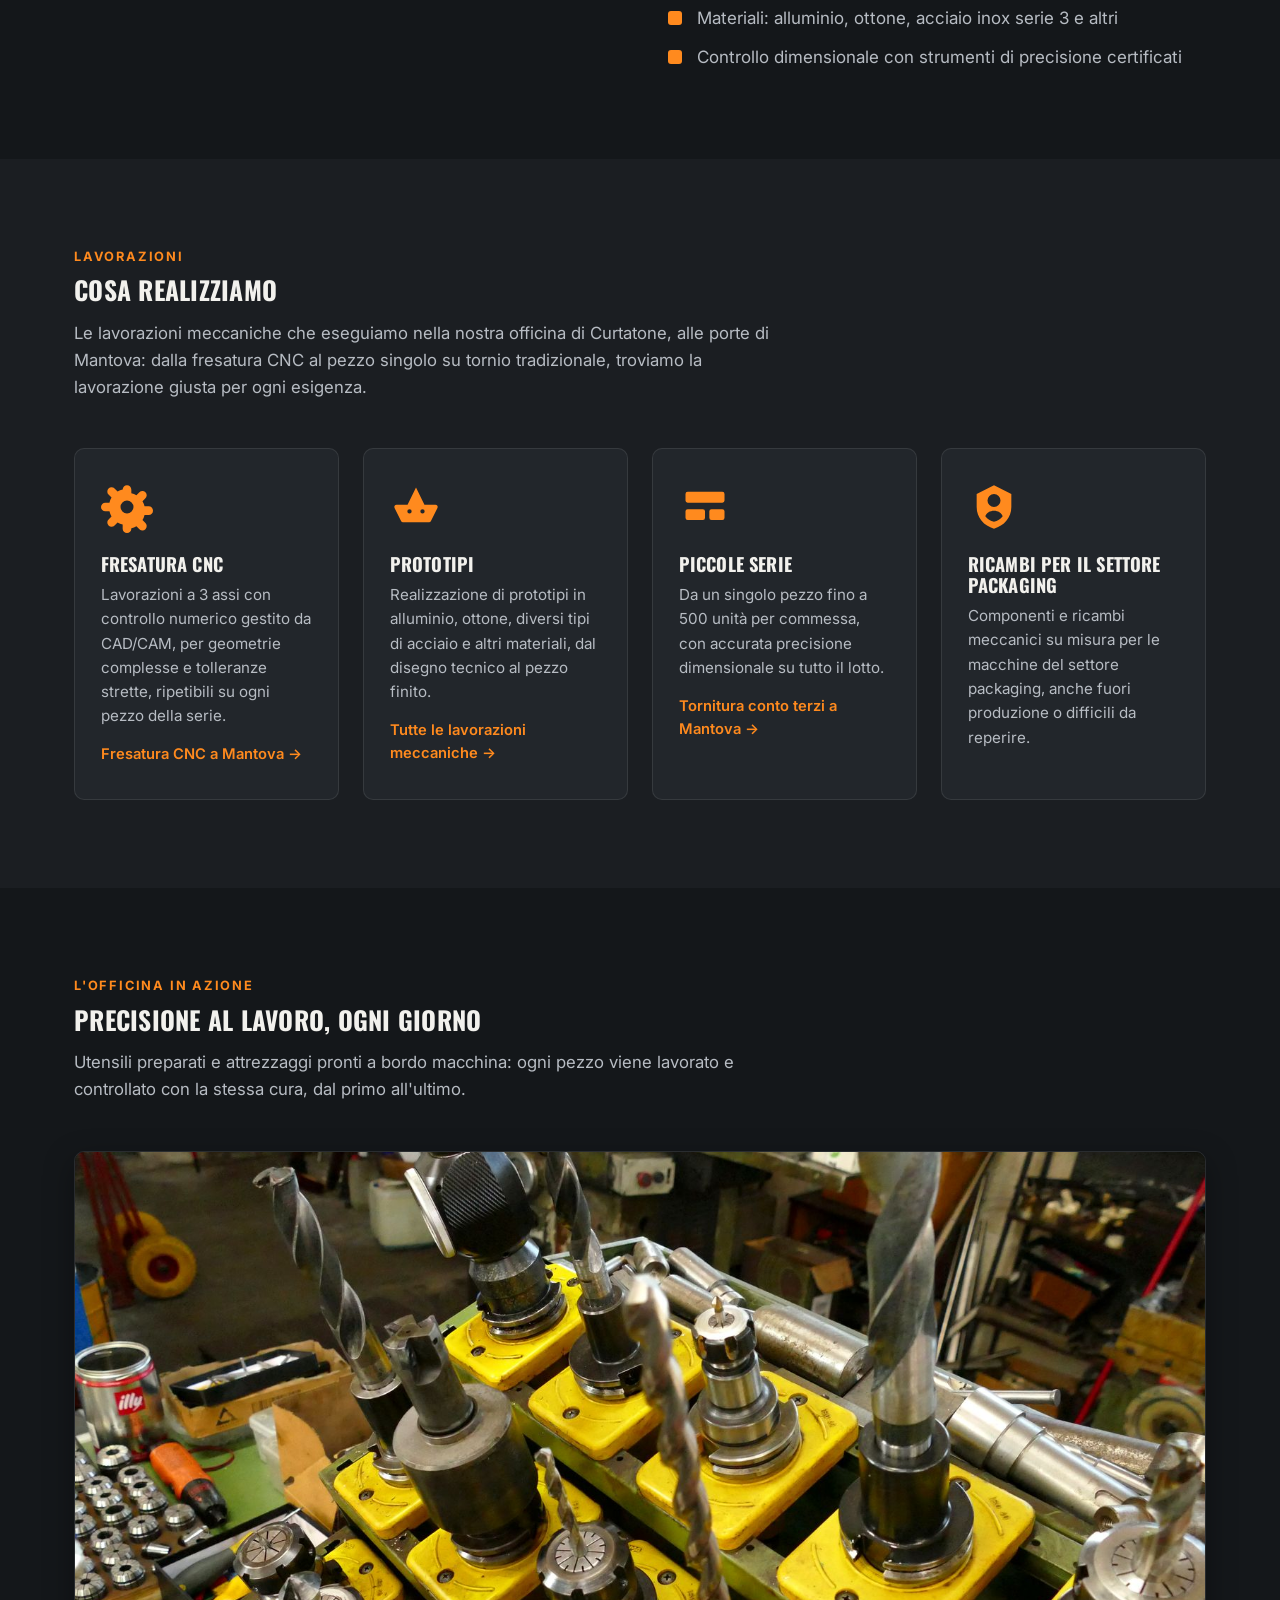
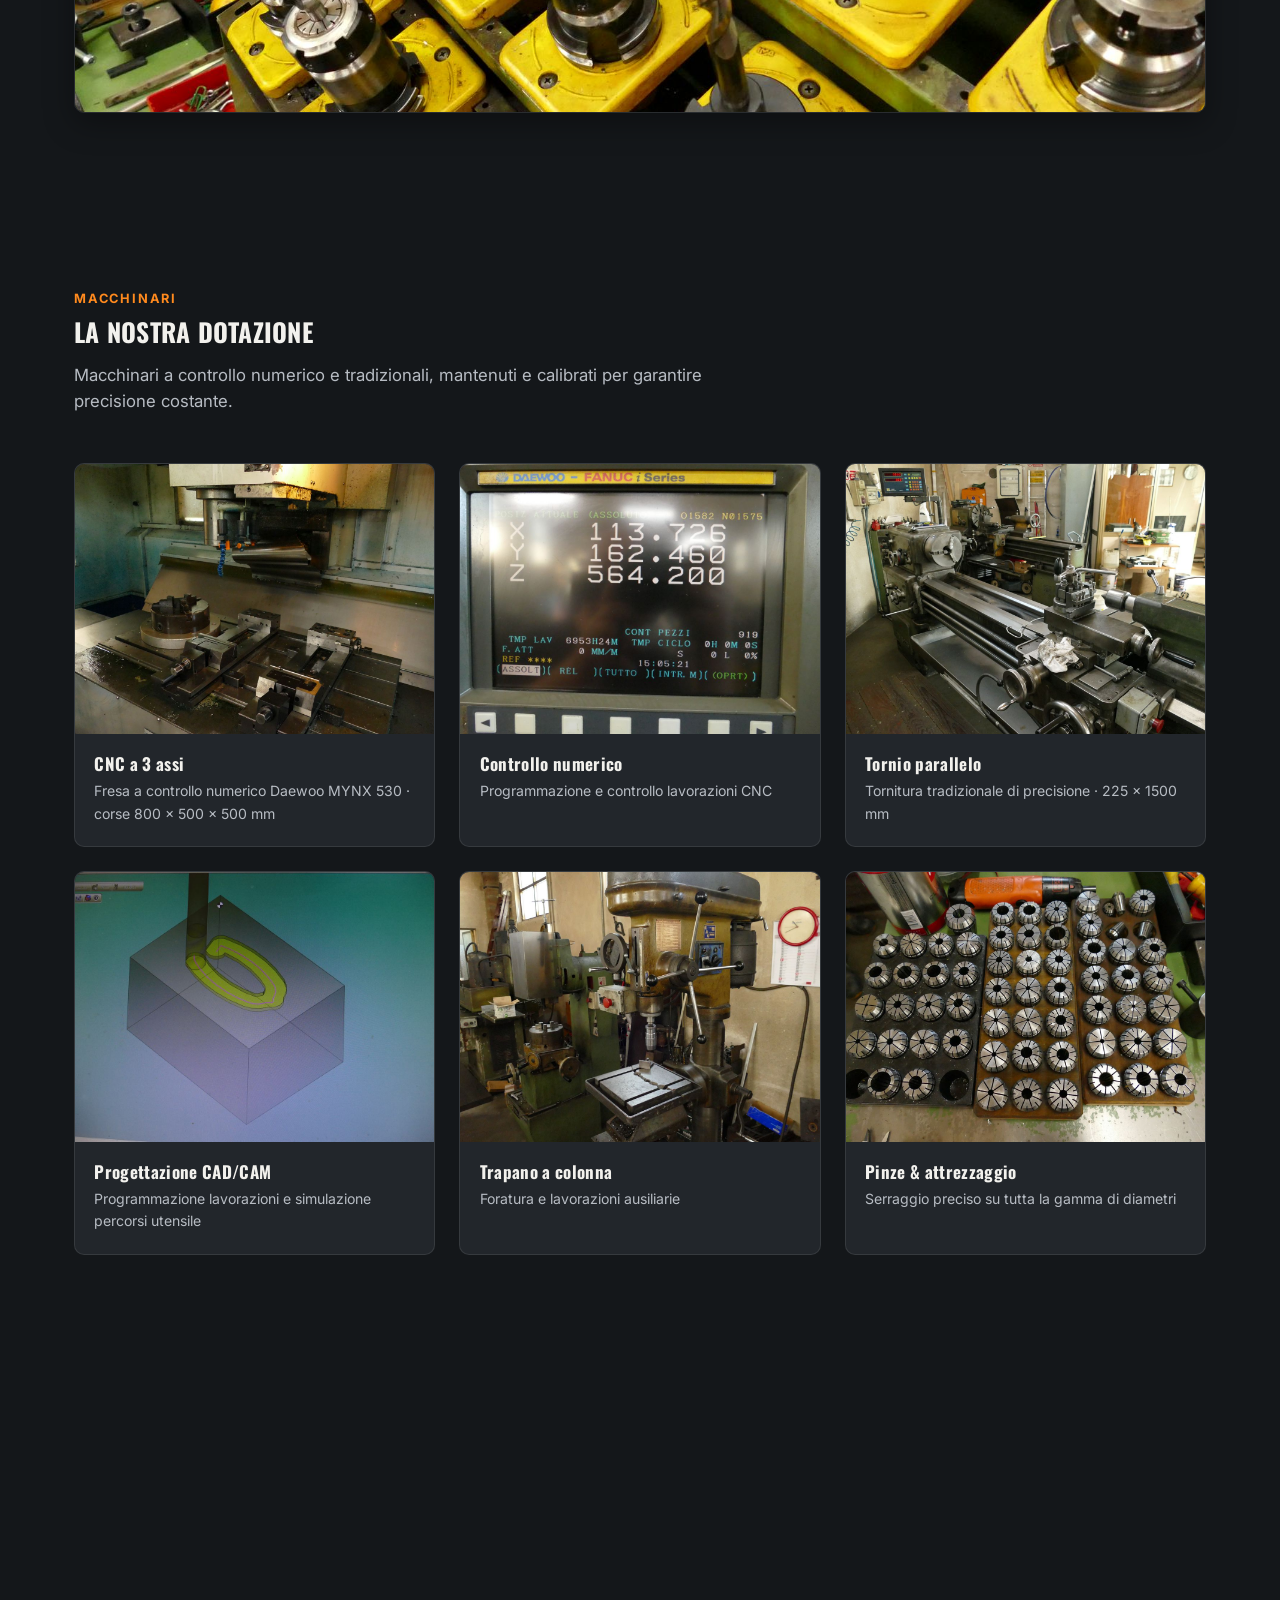
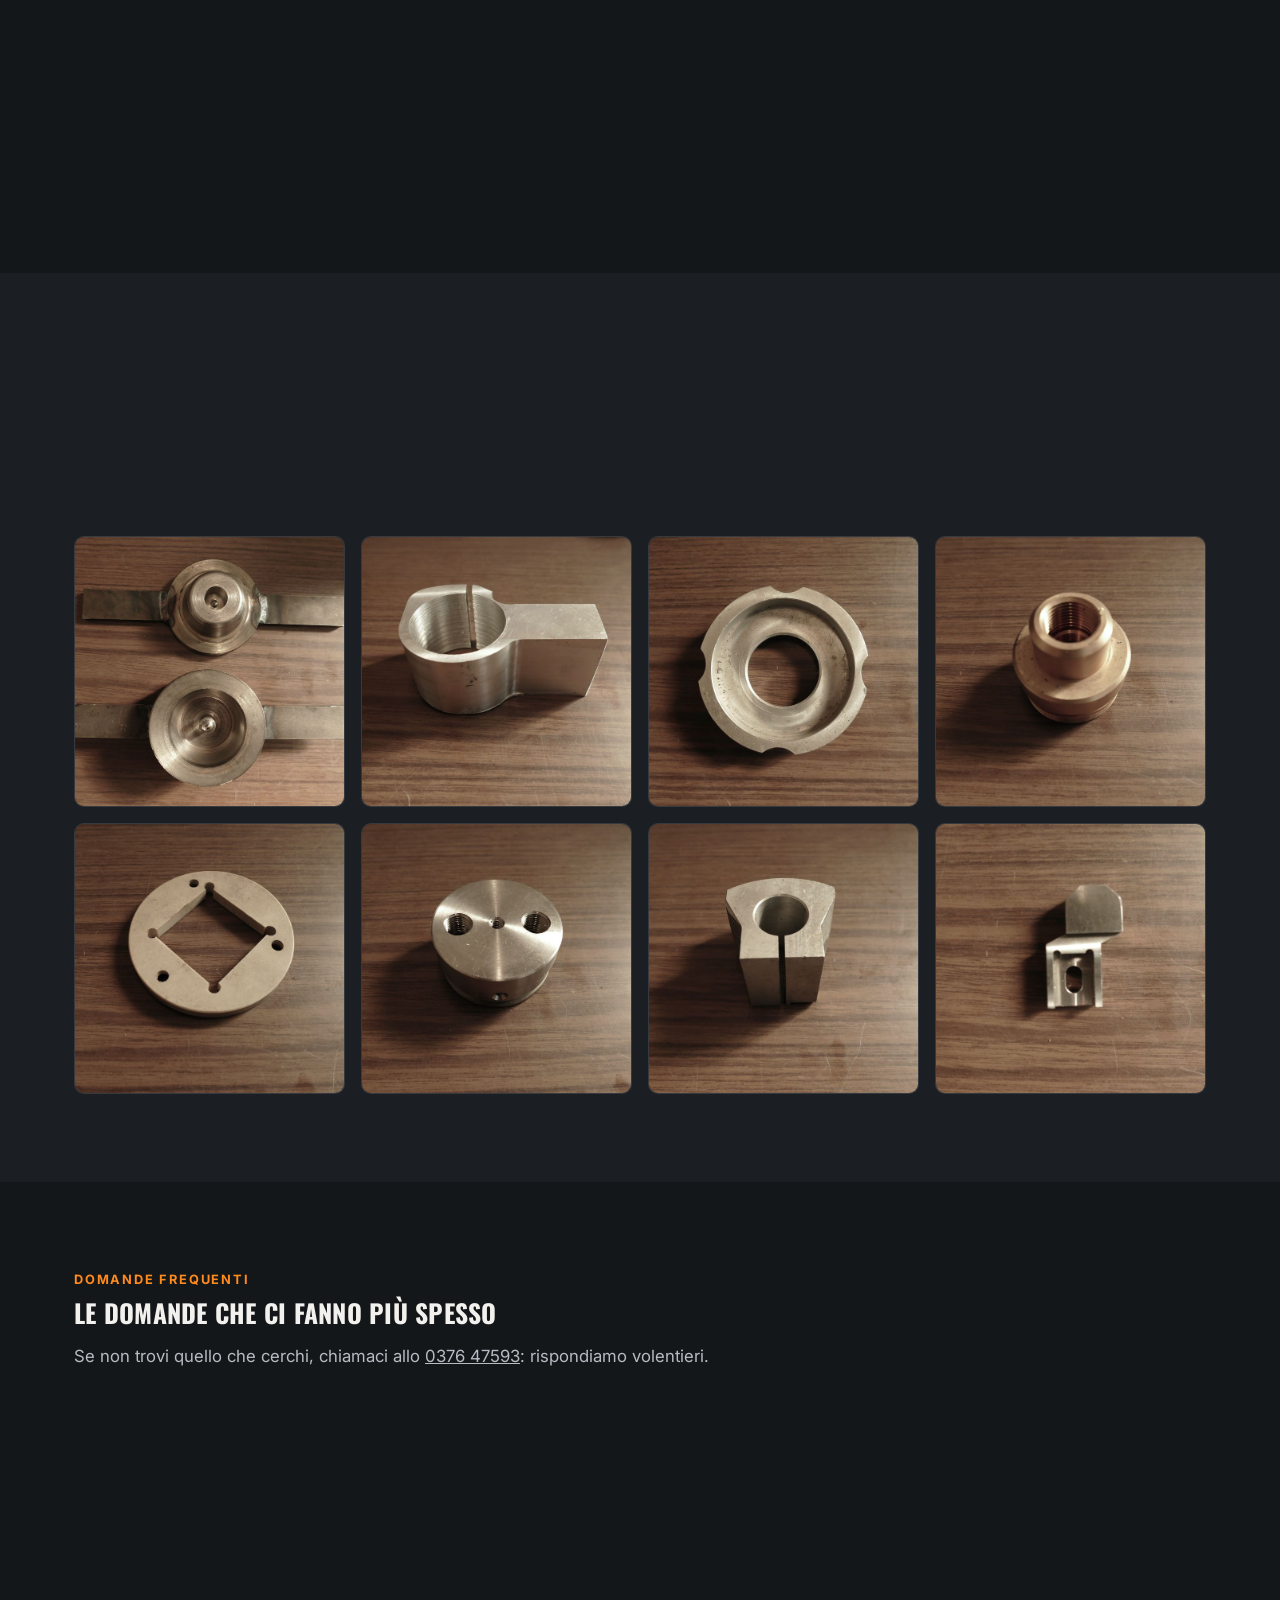
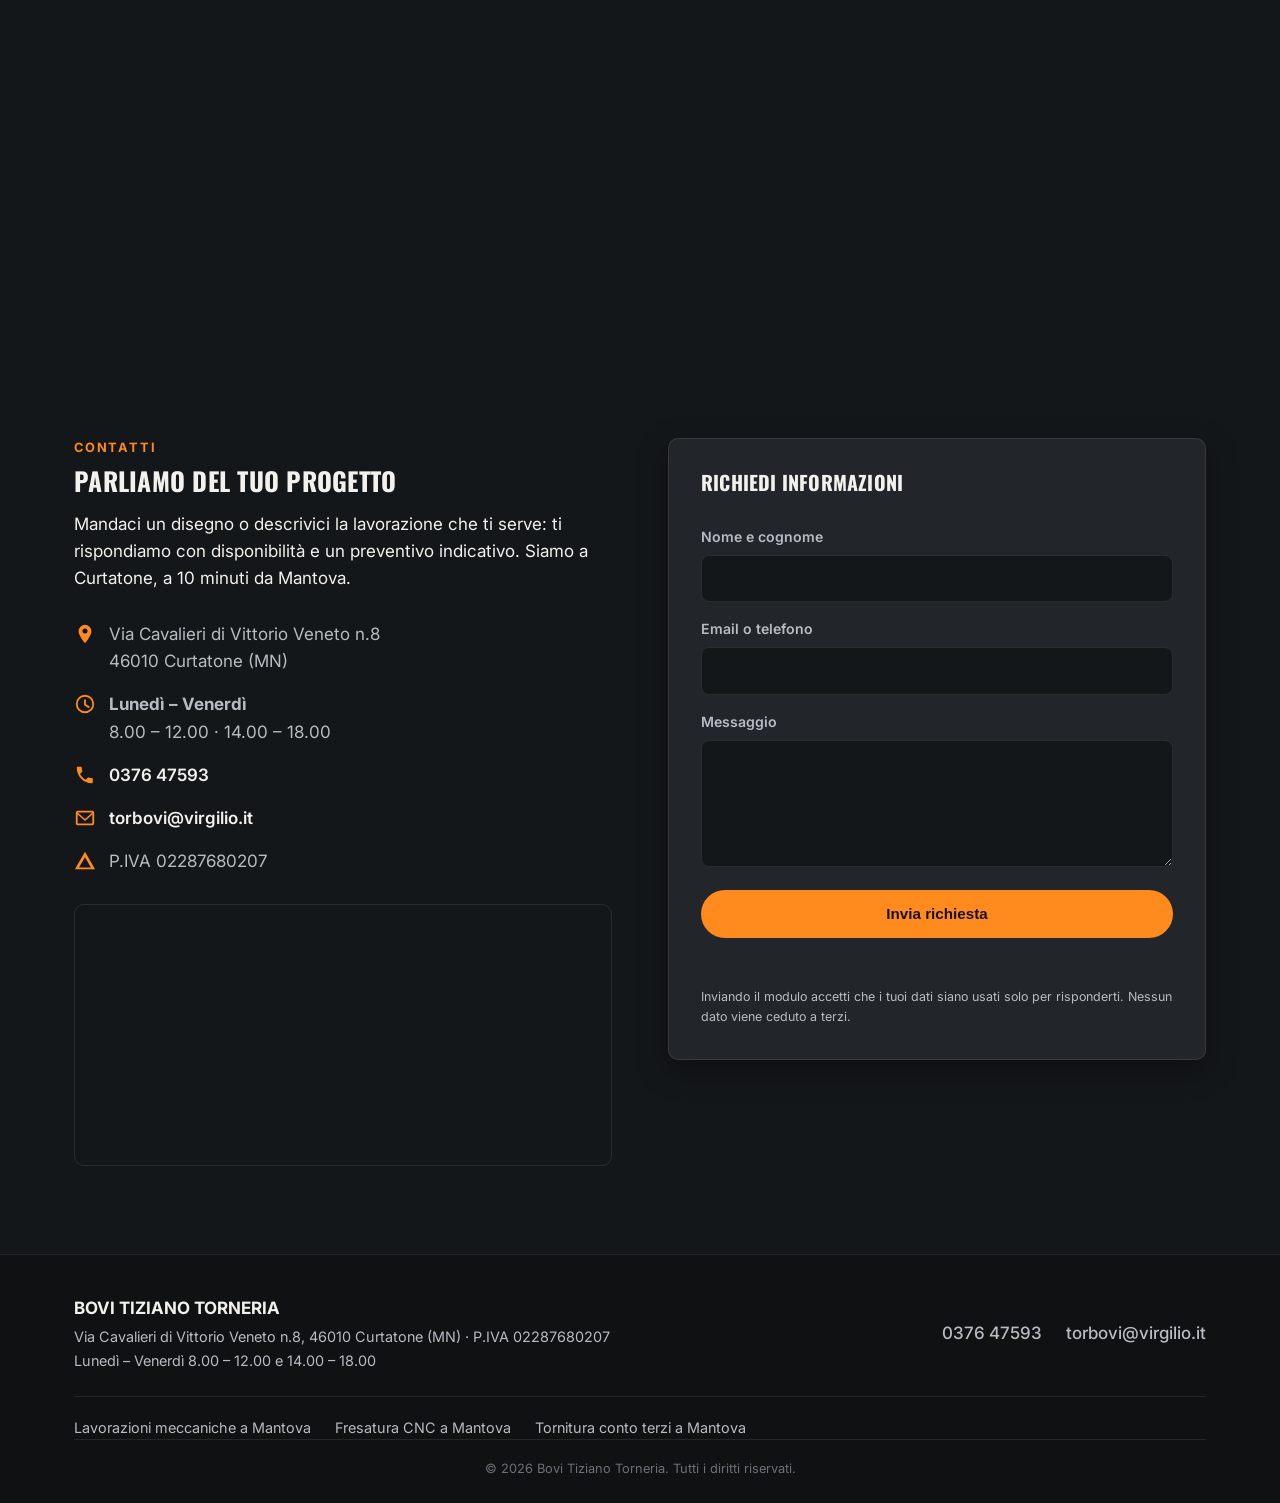
==== commit 541a411b: "Ottimizza il sito per le ricerche locali su Mantova Parte tecnica SEO sulla home: title e meta descr" ====
--- a/index.html
+++ b/index.html
@@ -3,8 +3,8 @@
 <head>
 <meta charset="UTF-8">
 <meta name="viewport" content="width=device-width, initial-scale=1.0">
-<title>Bovi Tiziano Torneria — Lavorazioni meccaniche di precisione conto terzi | Curtatone (MN)</title>
-<meta name="description" content="Officina meccanica conto terzi a Curtatone (MN): fresatura CNC, prototipi in alluminio, ottone, vari acciai e inox, piccole serie da 1 a 500 pezzi, ricambi per il settore packaging. Dal 1964.">
+<title>Torneria Bovi Tiziano — Lavorazioni meccaniche a Mantova e Curtatone</title>
+<meta name="description" content="Torneria e officina di lavorazioni meccaniche conto terzi a Curtatone (Mantova) dal 1964: fresatura CNC, tornitura, prototipi in alluminio, ottone, acciaio e inox, piccole serie da 1 a 500 pezzi. Preventivi in 24 ore. Tel. 0376 47593.">
 <link rel="canonical" href="https://www.torneriabovi.it/">
 
 <!-- Anteprima quando il link viene condiviso (WhatsApp, Facebook, LinkedIn, Telegram).
@@ -29,6 +29,125 @@
 <link rel="preconnect" href="https://fonts.googleapis.com">
 <link rel="preconnect" href="https://fonts.gstatic.com" crossorigin>
 <link href="https://fonts.googleapis.com/css2?family=Oswald:wght@500;600;700&family=Inter:wght@400;500;600;700&display=swap" rel="stylesheet">
+<!-- ==========================================================================
+     DATI STRUTTURATI (JSON-LD) per Google.
+     Servono a far capire a Google che siamo un'azienda locale a Curtatone (MN),
+     cosa facciamo e come contattarci. Alimentano il riquadro azienda nei risultati
+     e le domande frequenti espandibili.
+     DA COMPLETARE quando il cliente li fornisce:
+       - "geo" (coordinate GPS prese da Google Maps)
+       - "sameAs" (link al profilo Google Business, Facebook, LinkedIn)
+     ========================================================================== -->
+<script type="application/ld+json">
+{
+  "@context": "https://schema.org",
+  "@graph": [
+    {
+      "@type": ["LocalBusiness", "ProfessionalService"],
+      "@id": "https://www.torneriabovi.it/#azienda",
+      "name": "Bovi Tiziano Torneria",
+      "alternateName": ["Torneria Bovi", "Torneria Bovi Tiziano"],
+      "description": "Torneria e officina di lavorazioni meccaniche di precisione conto terzi a Curtatone, in provincia di Mantova. Fresatura CNC a 3 assi, tornitura tradizionale, prototipi e piccole serie da 1 a 500 pezzi, ricambi per il settore packaging.",
+      "url": "https://www.torneriabovi.it/",
+      "image": "https://www.torneriabovi.it/images/og-cover.jpg",
+      "logo": "https://www.torneriabovi.it/images/og-cover.jpg",
+      "telephone": "+39037647593",
+      "email": "torbovi@virgilio.it",
+      "vatID": "IT02287680207",
+      "taxID": "02287680207",
+      "foundingDate": "1964",
+      "currenciesAccepted": "EUR",
+      "openingHoursSpecification": [
+        { "@type": "OpeningHoursSpecification",
+          "dayOfWeek": ["Monday", "Tuesday", "Wednesday", "Thursday", "Friday"],
+          "opens": "08:00", "closes": "12:00" },
+        { "@type": "OpeningHoursSpecification",
+          "dayOfWeek": ["Monday", "Tuesday", "Wednesday", "Thursday", "Friday"],
+          "opens": "14:00", "closes": "18:00" },
+        { "@type": "OpeningHoursSpecification",
+          "dayOfWeek": ["Saturday", "Sunday"], "opens": "00:00", "closes": "00:00" }
+      ],
+      "address": {
+        "@type": "PostalAddress",
+        "streetAddress": "Via Cavalieri di Vittorio Veneto 8",
+        "postalCode": "46010",
+        "addressLocality": "Curtatone",
+        "addressRegion": "MN",
+        "addressCountry": "IT"
+      },
+      "areaServed": [
+        { "@type": "City", "name": "Mantova" },
+        { "@type": "City", "name": "Curtatone" },
+        { "@type": "AdministrativeArea", "name": "Provincia di Mantova" }
+      ],
+      "knowsAbout": [
+        "Lavorazioni meccaniche conto terzi",
+        "Fresatura CNC a 3 assi",
+        "Tornitura di precisione",
+        "Prototipi meccanici",
+        "Piccole serie",
+        "Ricambi per macchine del settore packaging"
+      ],
+      "hasOfferCatalog": {
+        "@type": "OfferCatalog",
+        "name": "Lavorazioni meccaniche",
+        "itemListElement": [
+          { "@type": "Offer", "itemOffered": { "@type": "Service", "name": "Fresatura CNC a 3 assi", "description": "Lavorazioni a controllo numerico gestite da CAD/CAM, per geometrie complesse e tolleranze strette." } },
+          { "@type": "Offer", "itemOffered": { "@type": "Service", "name": "Tornitura di precisione", "description": "Tornitura su tornio parallelo tradizionale, corse 225 x 1500 mm." } },
+          { "@type": "Offer", "itemOffered": { "@type": "Service", "name": "Prototipi meccanici", "description": "Prototipi in alluminio, ottone, vari acciai e inox, dal disegno tecnico al pezzo finito." } },
+          { "@type": "Offer", "itemOffered": { "@type": "Service", "name": "Piccole serie", "description": "Produzione da 1 a 500 pezzi per commessa." } },
+          { "@type": "Offer", "itemOffered": { "@type": "Service", "name": "Ricambi per il settore packaging", "description": "Componenti e ricambi su misura per macchine del packaging, anche fuori produzione." } }
+        ]
+      }
+    },
+    {
+      "@type": "WebSite",
+      "@id": "https://www.torneriabovi.it/#sito",
+      "url": "https://www.torneriabovi.it/",
+      "name": "Bovi Tiziano Torneria",
+      "inLanguage": "it-IT",
+      "publisher": { "@id": "https://www.torneriabovi.it/#azienda" }
+    },
+    {
+      "@type": "FAQPage",
+      "@id": "https://www.torneriabovi.it/#faq",
+      "mainEntity": [
+        {
+          "@type": "Question",
+          "name": "Dove si trova la torneria?",
+          "acceptedAnswer": { "@type": "Answer", "text": "In Via Cavalieri di Vittorio Veneto n.8 a Curtatone (MN), a pochi minuti dal centro di Mantova. Lavoriamo per aziende di Mantova e provincia." }
+        },
+        {
+          "@type": "Question",
+          "name": "Realizzate anche un solo pezzo?",
+          "acceptedAnswer": { "@type": "Answer", "text": "S\u00ec. Lavoriamo da 1 pezzo fino a 500 pezzi per commessa: prototipi singoli, ricambi introvabili e piccole serie ripetute nel tempo." }
+        },
+        {
+          "@type": "Question",
+          "name": "Quali formati di disegno accettate per il preventivo?",
+          "acceptedAnswer": { "@type": "Answer", "text": "PDF, DWG, DXF, STEP e altri formati comuni. Se non hai un disegno tecnico, possiamo partire da uno schizzo quotato o dal pezzo campione." }
+        },
+        {
+          "@type": "Question",
+          "name": "In quanto tempo ricevo un preventivo?",
+          "acceptedAnswer": { "@type": "Answer", "text": "Di norma rispondiamo rapidamente, anche entro 24 ore dalla ricezione del disegno." }
+        },
+        {
+          "@type": "Question",
+          "name": "Quali materiali lavorate?",
+          "acceptedAnswer": { "@type": "Answer", "text": "Alluminio, ottone, diversi tipi di acciaio e acciaio inox (serie 3 e altri), oltre ad altri materiali su richiesta." }
+        },
+        {
+          "@type": "Question",
+          "name": "Quali lavorazioni meccaniche eseguite?",
+          "acceptedAnswer": { "@type": "Answer", "text": "Fresatura CNC a 3 assi con programmazione CAD/CAM, tornitura su tornio parallelo, foratura con trapano a colonna e cave interne con strozzatrice." }
+        }
+      ]
+    }
+  ]
+}
+</script>
+
 <link rel="stylesheet" href="css/style.css">
 </head>
 <body>
@@ -76,9 +195,10 @@
     <div class="hero-overlay"></div>
     <div class="container hero-content reveal">
       <p class="eyebrow">Officina meccanica conto terzi &middot; Curtatone (MN) &middot; dal 1964</p>
-      <h1>Precisione meccanica<br>che non lascia nulla al caso.</h1>
-      <p class="hero-sub">Fresatura CNC, tornitura e prototipi in alluminio, ottone, vari acciai e inox.
-        Dal pezzo singolo alla piccola serie, lavoriamo su misura per la tua azienda.</p>
+      <h1>Torneria e lavorazioni<br>meccaniche a Mantova</h1>
+      <p class="hero-sub">Precisione che non lascia nulla al caso: fresatura CNC, tornitura e prototipi
+        in alluminio, ottone, vari acciai e inox. Dal pezzo singolo alla piccola serie,
+        lavoriamo su misura per le aziende di Mantova e provincia.</p>
       <div class="hero-actions">
         <a href="#contatti" class="btn btn-primary">Richiedi un preventivo</a>
         <a href="#lavorazioni" class="btn btn-ghost">Scopri le lavorazioni</a>
@@ -100,13 +220,17 @@
       <div class="split-text reveal">
         <p class="kicker">Chi siamo</p>
         <h2>Esperienza artigiana, precisione industriale.</h2>
-        <p>Bovi Tiziano Torneria lavora per conto terzi dal 1964 a Curtatone, in provincia di
-          Mantova. In oltre sessant'anni abbiamo affiancato aziende di ogni dimensione nella
+        <p>Bovi Tiziano Torneria è una torneria e officina di lavorazioni meccaniche conto
+          terzi attiva dal 1964 a Curtatone (MN), a pochi minuti dal centro di Mantova.
+          In oltre sessant'anni abbiamo affiancato aziende di ogni dimensione nella
           realizzazione di componenti meccanici di precisione, dal singolo prototipo alla
           piccola serie.</p>
         <p>Uniamo macchinari a controllo numerico a torni e trapani
           tradizionali, per garantire flessibilità su qualsiasi tipo di commessa: pezzi
           unici, ricambi difficili da reperire, piccole serie ripetute nel tempo.</p>
+        <p>Serviamo principalmente aziende di Mantova e provincia — Curtatone, Virgilio,
+          Porto Mantovano, Castellucchio, Rodigo, Marmirolo, Goito — ma lavoriamo su
+          disegno anche per committenti fuori provincia.</p>
         <ul class="check-list">
           <li>Preventivi rapidi, anche in 24 ore</li>
           <li>Preventivi su disegni PDF, DWG, DXF, STEP e altri formati</li>
@@ -123,8 +247,9 @@
       <div class="section-head reveal">
         <p class="kicker">Lavorazioni</p>
         <h2>Cosa realizziamo</h2>
-        <p class="section-lead">Dalla fresatura CNC al pezzo singolo su tornio tradizionale:
-          troviamo la lavorazione giusta per ogni esigenza.</p>
+        <p class="section-lead">Le lavorazioni meccaniche che eseguiamo nella nostra officina
+          di Curtatone, alle porte di Mantova: dalla fresatura CNC al pezzo singolo su tornio
+          tradizionale, troviamo la lavorazione giusta per ogni esigenza.</p>
       </div>
 
       <div class="card-grid reveal">
@@ -135,6 +260,7 @@
           <h3>Fresatura CNC</h3>
           <p>Lavorazioni a 3 assi con controllo numerico gestito da CAD/CAM, per geometrie
             complesse e tolleranze strette, ripetibili su ogni pezzo della serie.</p>
+          <a class="card-more" href="fresatura-cnc-mantova.html">Fresatura CNC a Mantova &rarr;</a>
         </article>
 
         <article class="card">
@@ -144,6 +270,7 @@
           <h3>Prototipi</h3>
           <p>Realizzazione di prototipi in alluminio, ottone, diversi tipi di acciaio
             e altri materiali, dal disegno tecnico al pezzo finito.</p>
+          <a class="card-more" href="lavorazioni-meccaniche-mantova.html">Tutte le lavorazioni meccaniche &rarr;</a>
         </article>
 
         <article class="card">
@@ -153,6 +280,7 @@
           <h3>Piccole serie</h3>
           <p>Da un singolo pezzo fino a 500 unità per commessa, con accurata
             precisione dimensionale su tutto il lotto.</p>
+          <a class="card-more" href="tornitura-conto-terzi-mantova.html">Tornitura conto terzi a Mantova &rarr;</a>
         </article>
 
         <article class="card">
@@ -264,6 +392,57 @@
     </div>
   </section>
 
+  <!-- DOMANDE FREQUENTI
+       I testi qui sotto devono restare allineati al blocco "FAQPage" nel JSON-LD
+       in cima al file: se si modifica una risposta, aggiornare anche quello. -->
+  <section id="domande-frequenti" class="section">
+    <div class="container">
+      <div class="section-head reveal">
+        <p class="kicker">Domande frequenti</p>
+        <h2>Le domande che ci fanno più spesso</h2>
+        <p class="section-lead">Se non trovi quello che cerchi, chiamaci allo
+          <a href="tel:+39037647593">0376 47593</a>: rispondiamo volentieri.</p>
+      </div>
+
+      <div class="faq-list reveal">
+        <details class="faq-item">
+          <summary>Dove si trova la torneria?</summary>
+          <p>In Via Cavalieri di Vittorio Veneto n.8 a Curtatone (MN), a pochi minuti dal
+            centro di Mantova. Lavoriamo per aziende di Mantova e provincia.</p>
+        </details>
+
+        <details class="faq-item">
+          <summary>Realizzate anche un solo pezzo?</summary>
+          <p>Sì. Lavoriamo da 1 pezzo fino a 500 pezzi per commessa: prototipi singoli,
+            ricambi introvabili e piccole serie ripetute nel tempo.</p>
+        </details>
+
+        <details class="faq-item">
+          <summary>Quali formati di disegno accettate per il preventivo?</summary>
+          <p>PDF, DWG, DXF, STEP e altri formati comuni. Se non hai un disegno tecnico,
+            possiamo partire da uno schizzo quotato o dal pezzo campione.</p>
+        </details>
+
+        <details class="faq-item">
+          <summary>In quanto tempo ricevo un preventivo?</summary>
+          <p>Di norma rispondiamo rapidamente, anche entro 24 ore dalla ricezione del disegno.</p>
+        </details>
+
+        <details class="faq-item">
+          <summary>Quali materiali lavorate?</summary>
+          <p>Alluminio, ottone, diversi tipi di acciaio e acciaio inox (serie 3 e altri),
+            oltre ad altri materiali su richiesta.</p>
+        </details>
+
+        <details class="faq-item">
+          <summary>Quali lavorazioni meccaniche eseguite?</summary>
+          <p>Fresatura CNC a 3 assi con programmazione CAD/CAM, tornitura su tornio parallelo,
+            foratura con trapano a colonna e cave interne con strozzatrice.</p>
+        </details>
+      </div>
+    </div>
+  </section>
+
   <!-- CONTATTI -->
   <section id="contatti" class="section">
     <div class="container split split-contact">
@@ -271,12 +450,17 @@
         <p class="kicker">Contatti</p>
         <h2>Parliamo del tuo progetto</h2>
         <p>Mandaci un disegno o descrivici la lavorazione che ti serve: ti rispondiamo con
-          disponibilità e un preventivo indicativo.</p>
+          disponibilità e un preventivo indicativo. Siamo a Curtatone, a 10 minuti da
+          Mantova.</p>
 
         <ul class="contact-list">
           <li>
             <svg viewBox="0 0 24 24" width="22" height="22" aria-hidden="true"><path fill="currentColor" d="M12 2a7 7 0 0 0-7 7c0 5.2 7 13 7 13s7-7.8 7-13a7 7 0 0 0-7-7zm0 9.5A2.5 2.5 0 1 1 12 6a2.5 2.5 0 0 1 0 5.5z"/></svg>
             <span>Via Cavalieri di Vittorio Veneto n.8<br>46010 Curtatone (MN)</span>
+          </li>
+          <li>
+            <svg viewBox="0 0 24 24" width="22" height="22" aria-hidden="true"><path fill="currentColor" d="M12 2a10 10 0 1 0 0 20 10 10 0 0 0 0-20zm0 18a8 8 0 1 1 0-16 8 8 0 0 1 0 16zm1-13h-2v6.4l5.2 3.1 1-1.7-4.2-2.5V7z"/></svg>
+            <span><strong>Lunedì &ndash; Venerdì</strong><br>8.00 &ndash; 12.00 &middot; 14.00 &ndash; 18.00</span>
           </li>
           <li>
             <svg viewBox="0 0 24 24" width="22" height="22" aria-hidden="true"><path fill="currentColor" d="M6.6 10.8c1.4 2.7 3.6 4.9 6.3 6.3l2.1-2.1c.3-.3.7-.4 1-.2 1.1.4 2.3.6 3.5.6.6 0 1 .4 1 1V20c0 .6-.4 1-1 1C10.6 21 3 13.4 3 4c0-.6.4-1 1-1h3.5c.6 0 1 .4 1 1 0 1.2.2 2.4.6 3.5.1.4 0 .8-.2 1L6.6 10.8z"/></svg>
@@ -336,7 +520,8 @@
   <div class="container footer-inner">
     <div>
       <strong>BOVI TIZIANO TORNERIA</strong>
-      <p>Via Cavalieri di Vittorio Veneto n.8, 46010 Curtatone (MN) &middot; P.IVA 02287680207</p>
+      <p>Via Cavalieri di Vittorio Veneto n.8, 46010 Curtatone (MN) &middot; P.IVA 02287680207<br>
+        Lunedì &ndash; Venerdì 8.00 &ndash; 12.00 e 14.00 &ndash; 18.00</p>
     </div>
     <div class="footer-links">
       <a href="tel:+39037647593">0376 47593</a>
@@ -344,6 +529,11 @@
     </div>
   </div>
   <div class="container">
+    <nav class="footer-pages" aria-label="Pagine del sito">
+      <a href="lavorazioni-meccaniche-mantova.html">Lavorazioni meccaniche a Mantova</a>
+      <a href="fresatura-cnc-mantova.html">Fresatura CNC a Mantova</a>
+      <a href="tornitura-conto-terzi-mantova.html">Tornitura conto terzi a Mantova</a>
+    </nav>
     <p class="footer-copy">&copy; <span id="year"></span> Bovi Tiziano Torneria. Tutti i diritti riservati.</p>
   </div>
 </footer>
--- a/css/style.css
+++ b/css/style.css
@@ -427,6 +427,62 @@
 .gallery-item:hover img { transform: scale(1.08); }
 
 /* ---------- Contact ---------- */
+/* Domande frequenti
+   -------------------------------------------------------------------------- */
+.faq-list {
+  max-width: 820px;
+  display: grid;
+  gap: 0.75rem;
+}
+
+.faq-item {
+  background: var(--color-surface);
+  border: 1px solid var(--color-border);
+  border-radius: var(--radius);
+  padding: 0 1.25rem;
+}
+
+.faq-item[open] { border-color: var(--color-accent); }
+
+.faq-item summary {
+  cursor: pointer;
+  list-style: none;
+  padding: 1.1rem 2rem 1.1rem 0;
+  position: relative;
+  font-family: var(--font-head);
+  font-size: 1.05rem;
+  letter-spacing: 0.01em;
+  text-transform: uppercase;
+}
+
+.faq-item summary::-webkit-details-marker { display: none; }
+
+.faq-item summary::after {
+  content: "+";
+  position: absolute;
+  right: 0;
+  top: 50%;
+  transform: translateY(-50%);
+  color: var(--color-accent);
+  font-size: 1.6rem;
+  line-height: 1;
+}
+
+.faq-item[open] summary::after { content: "\2013"; }
+
+.faq-item summary:hover { color: var(--color-accent-2); }
+
+.faq-item summary:focus-visible {
+  outline: 2px solid var(--color-accent);
+  outline-offset: 3px;
+}
+
+.faq-item p {
+  color: var(--color-text-muted);
+  margin: 0 0 1.2rem;
+  font-size: 0.97rem;
+}
+
 .split-contact { align-items: start; }
 .contact-list {
   list-style: none;
@@ -568,6 +624,183 @@
   font-size: 2.4rem;
   line-height: 1;
   cursor: pointer;
+}
+
+/* ---------- Pagine di approfondimento ----------
+   Testata piu' bassa dell'hero della home: qui il contenuto conta piu' della foto. */
+.page-hero {
+  position: relative;
+  overflow: hidden;
+  padding: 9rem 0 3.5rem;
+}
+.page-hero .hero-bg { transform: scale(1.03); }
+.page-hero .hero-overlay {
+  background:
+    linear-gradient(100deg, rgba(10,11,13,0.92) 0%, rgba(10,11,13,0.78) 50%, rgba(10,11,13,0.45) 100%),
+    linear-gradient(0deg, rgba(10,11,13,0.85), rgba(10,11,13,0.25) 60%);
+}
+.page-hero .container { position: relative; z-index: 2; }
+.page-hero h1 {
+  font-size: clamp(1.9rem, 4.2vw, 2.9rem);
+  max-width: 18ch;
+  margin-bottom: 0.5em;
+  text-shadow: 0 2px 12px rgba(0, 0, 0, 0.75);
+}
+.page-hero .hero-sub { max-width: 60ch; text-shadow: 0 2px 10px rgba(0, 0, 0, 0.7); }
+
+.breadcrumb {
+  list-style: none;
+  display: flex;
+  flex-wrap: wrap;
+  gap: 0.5rem;
+  padding: 0;
+  margin: 0 0 1.2rem;
+  font-size: 0.82rem;
+  text-transform: uppercase;
+  letter-spacing: 0.1em;
+  color: var(--color-text-muted);
+}
+.breadcrumb a { color: var(--color-accent-2); text-decoration: none; }
+.breadcrumb a:hover { text-decoration: underline; }
+.breadcrumb li + li::before { content: "/"; margin-right: 0.5rem; opacity: 0.5; }
+
+/* Colonna di testo lungo: e' il contenuto che fa posizionare queste pagine. */
+.prose { max-width: 72ch; }
+.prose h2 {
+  font-size: 1.6rem;
+  margin-top: 2.8rem;
+}
+.prose h2:first-child { margin-top: 0; }
+.prose h3 {
+  font-size: 1.15rem;
+  color: var(--color-accent-2);
+  margin-top: 1.8rem;
+  margin-bottom: 0.4em;
+}
+.prose ul { padding-left: 1.2rem; margin: 0 0 1.2rem; }
+.prose li { margin-bottom: 0.4rem; }
+.prose li::marker { color: var(--color-accent); }
+.prose strong { color: var(--color-text); }
+.prose figure { margin: 2rem 0; }
+.prose figure img { border-radius: var(--radius); }
+.prose figcaption {
+  color: var(--color-text-muted);
+  font-size: 0.88rem;
+  margin-top: 0.6rem;
+}
+
+/* Il processo di lavoro e' una vera sequenza: la numerazione dice qualcosa. */
+.steps-flow {
+  list-style: none;
+  counter-reset: passo;
+  padding: 0;
+  margin: 1.5rem 0 0;
+  display: grid;
+  gap: 1px;
+  background: var(--color-border);
+  border: 1px solid var(--color-border);
+  border-radius: var(--radius);
+  overflow: hidden;
+}
+.steps-flow li {
+  counter-increment: passo;
+  background: var(--color-surface);
+  padding: 1.1rem 1.3rem 1.1rem 3.6rem;
+  position: relative;
+  margin: 0;
+}
+.steps-flow li::before {
+  content: counter(passo);
+  position: absolute;
+  left: 1.3rem;
+  top: 1.1rem;
+  font-family: var(--font-head);
+  font-size: 1.1rem;
+  font-weight: 700;
+  color: var(--color-accent);
+}
+.steps-flow strong { display: block; }
+.steps-flow span { color: var(--color-text-muted); font-size: 0.95rem; }
+
+.spec-table-wrap { overflow-x: auto; margin: 1.5rem 0; }
+.spec-table {
+  border-collapse: collapse;
+  width: 100%;
+  min-width: 420px;
+  font-size: 0.95rem;
+}
+.spec-table th,
+.spec-table td {
+  text-align: left;
+  padding: 0.7rem 1rem 0.7rem 0;
+  border-bottom: 1px solid var(--color-border);
+  vertical-align: top;
+}
+.spec-table th {
+  color: var(--color-text-muted);
+  font-weight: 600;
+  white-space: nowrap;
+  padding-right: 2rem;
+}
+
+/* Rimandi alle altre pagine di approfondimento */
+.cross-grid {
+  display: grid;
+  grid-template-columns: repeat(auto-fit, minmax(250px, 1fr));
+  gap: 1.2rem;
+  margin-top: 1.5rem;
+}
+.cross-card {
+  display: block;
+  background: var(--color-surface);
+  border: 1px solid var(--color-border);
+  border-radius: var(--radius);
+  padding: 1.4rem;
+  text-decoration: none;
+  transition: transform 0.2s ease, border-color 0.2s ease;
+}
+.cross-card:hover { transform: translateY(-4px); border-color: var(--color-accent); }
+.cross-card strong {
+  font-family: var(--font-head);
+  text-transform: uppercase;
+  font-size: 1.05rem;
+  display: block;
+  margin-bottom: 0.3em;
+}
+.cross-card span { color: var(--color-text-muted); font-size: 0.92rem; }
+.cross-card .arrow { color: var(--color-accent); font-weight: 700; }
+
+/* Fascia contatti in fondo alle pagine di approfondimento */
+.cta-band { background: var(--color-bg-alt); }
+.cta-band .split { align-items: start; }
+.cta-band .contact-list { margin-top: 1.5rem; }
+
+/* Link "Approfondisci" dentro le schede delle lavorazioni in home */
+.card-more {
+  display: inline-block;
+  margin-top: 0.9rem;
+  color: var(--color-accent);
+  font-weight: 600;
+  font-size: 0.92rem;
+  text-decoration: none;
+}
+.card-more:hover { color: var(--color-accent-2); text-decoration: underline; }
+
+/* Elenco pagine nel footer */
+.footer-pages {
+  border-top: 1px solid var(--color-border);
+  margin-top: 1.5rem;
+  padding-top: 1.2rem;
+  display: flex;
+  flex-wrap: wrap;
+  gap: 0.5rem 1.5rem;
+  font-size: 0.9rem;
+}
+.footer-pages a { color: var(--color-text-muted); text-decoration: none; }
+.footer-pages a:hover { color: var(--color-accent); }
+
+@media (max-width: 640px) {
+  .page-hero { padding: 7rem 0 2.5rem; }
 }
 
 /* ---------- Scroll reveal ---------- */
